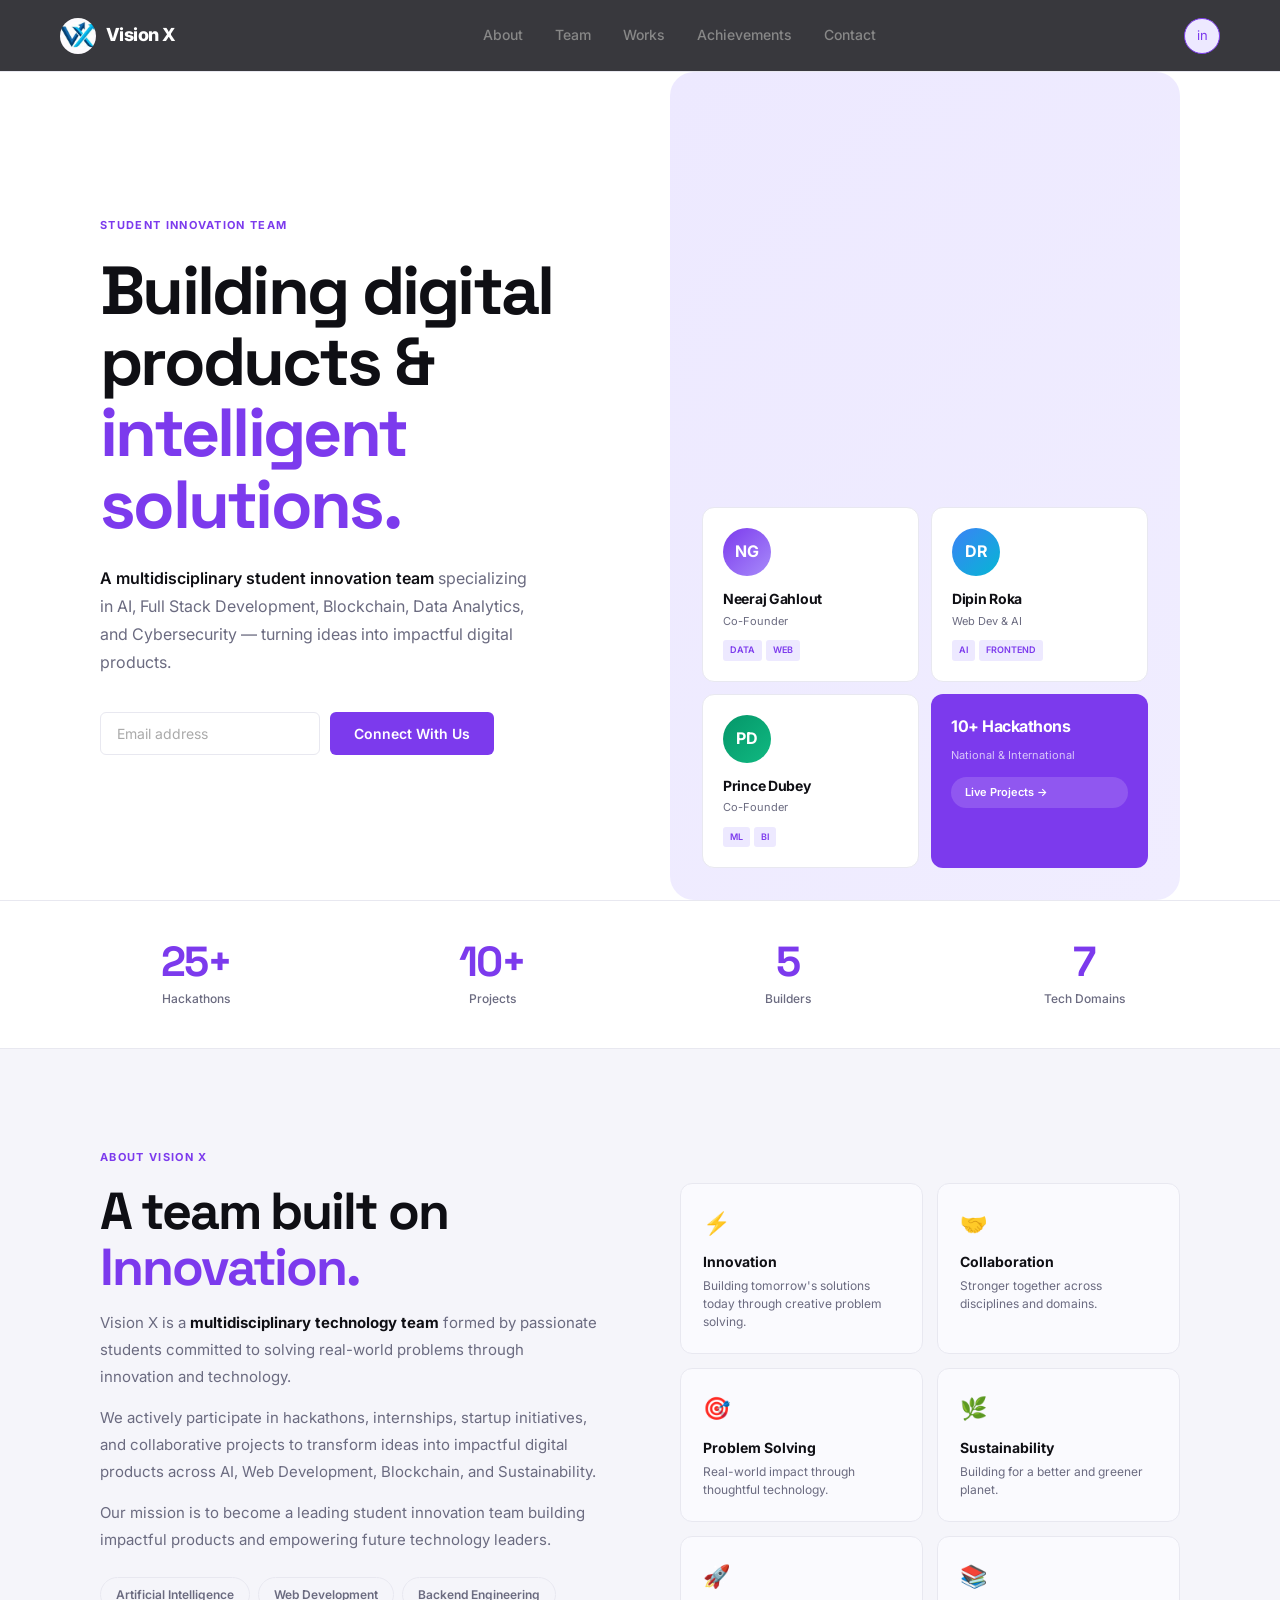
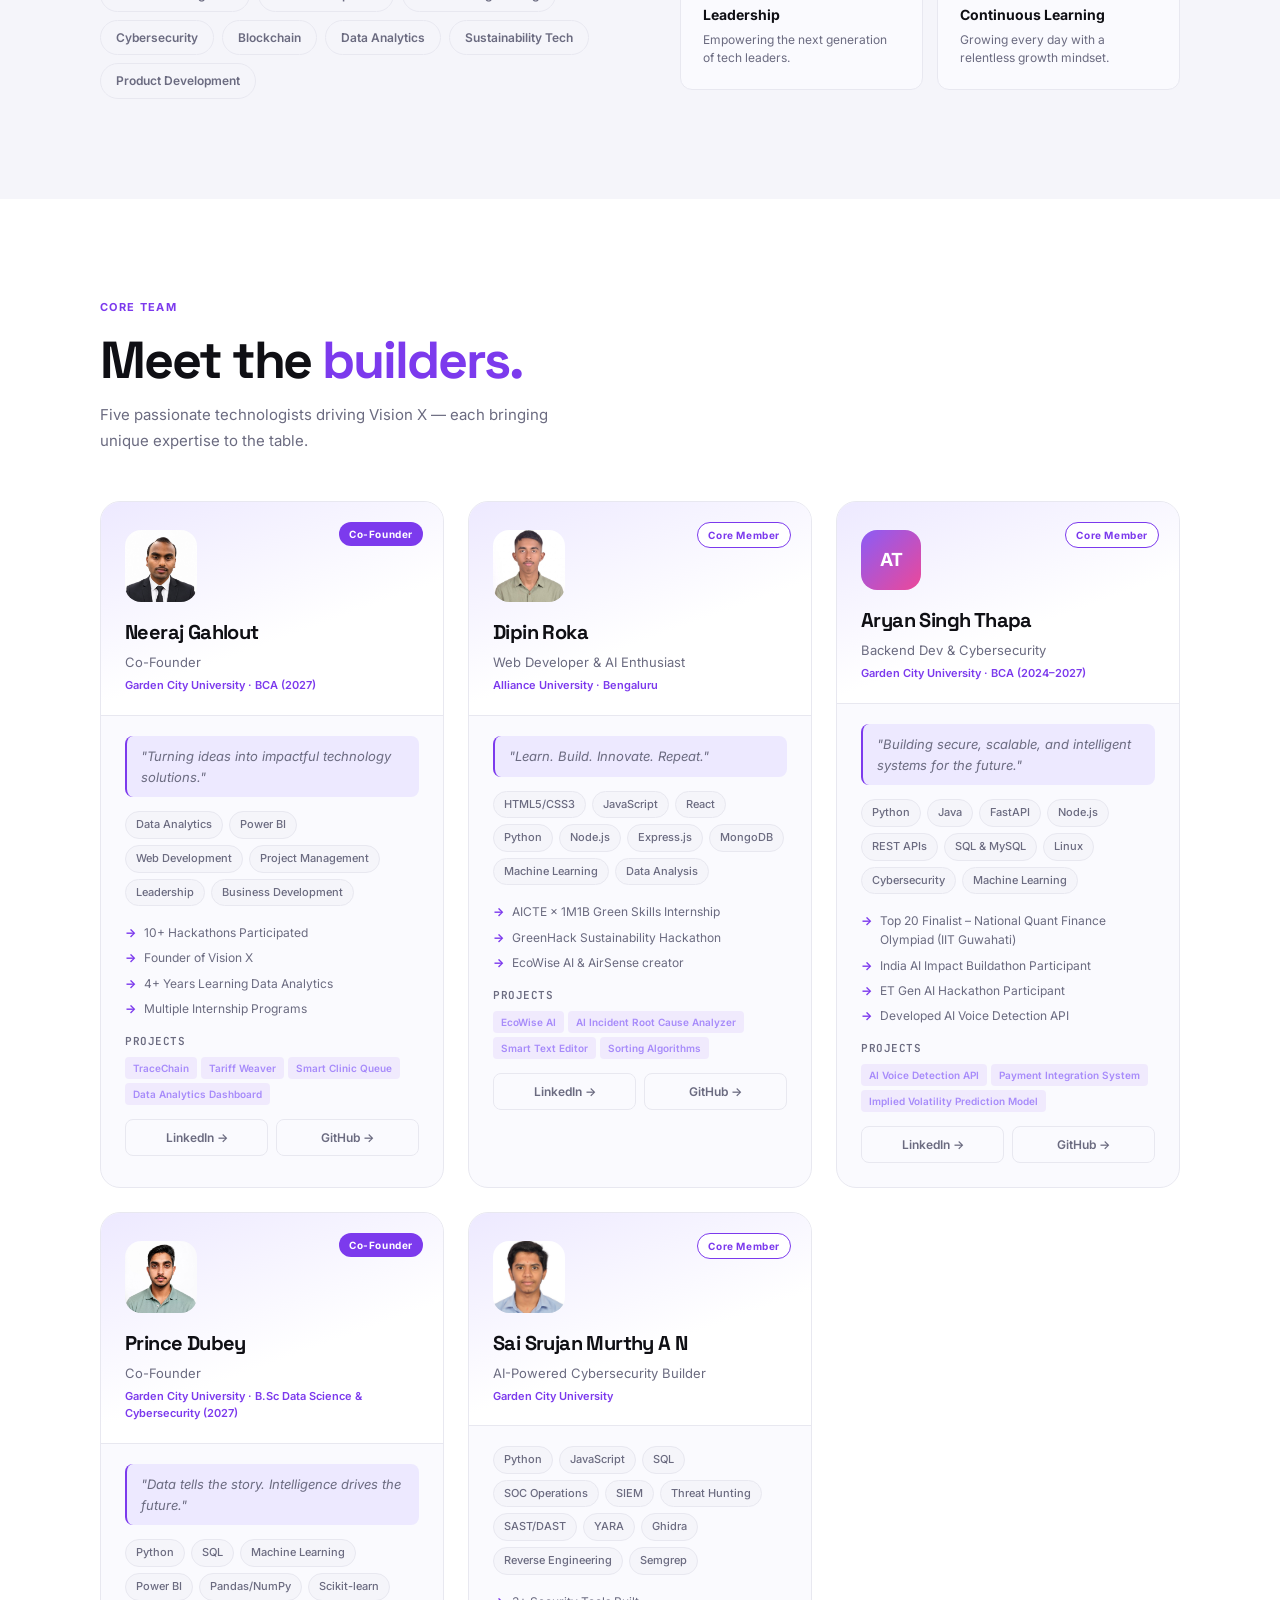
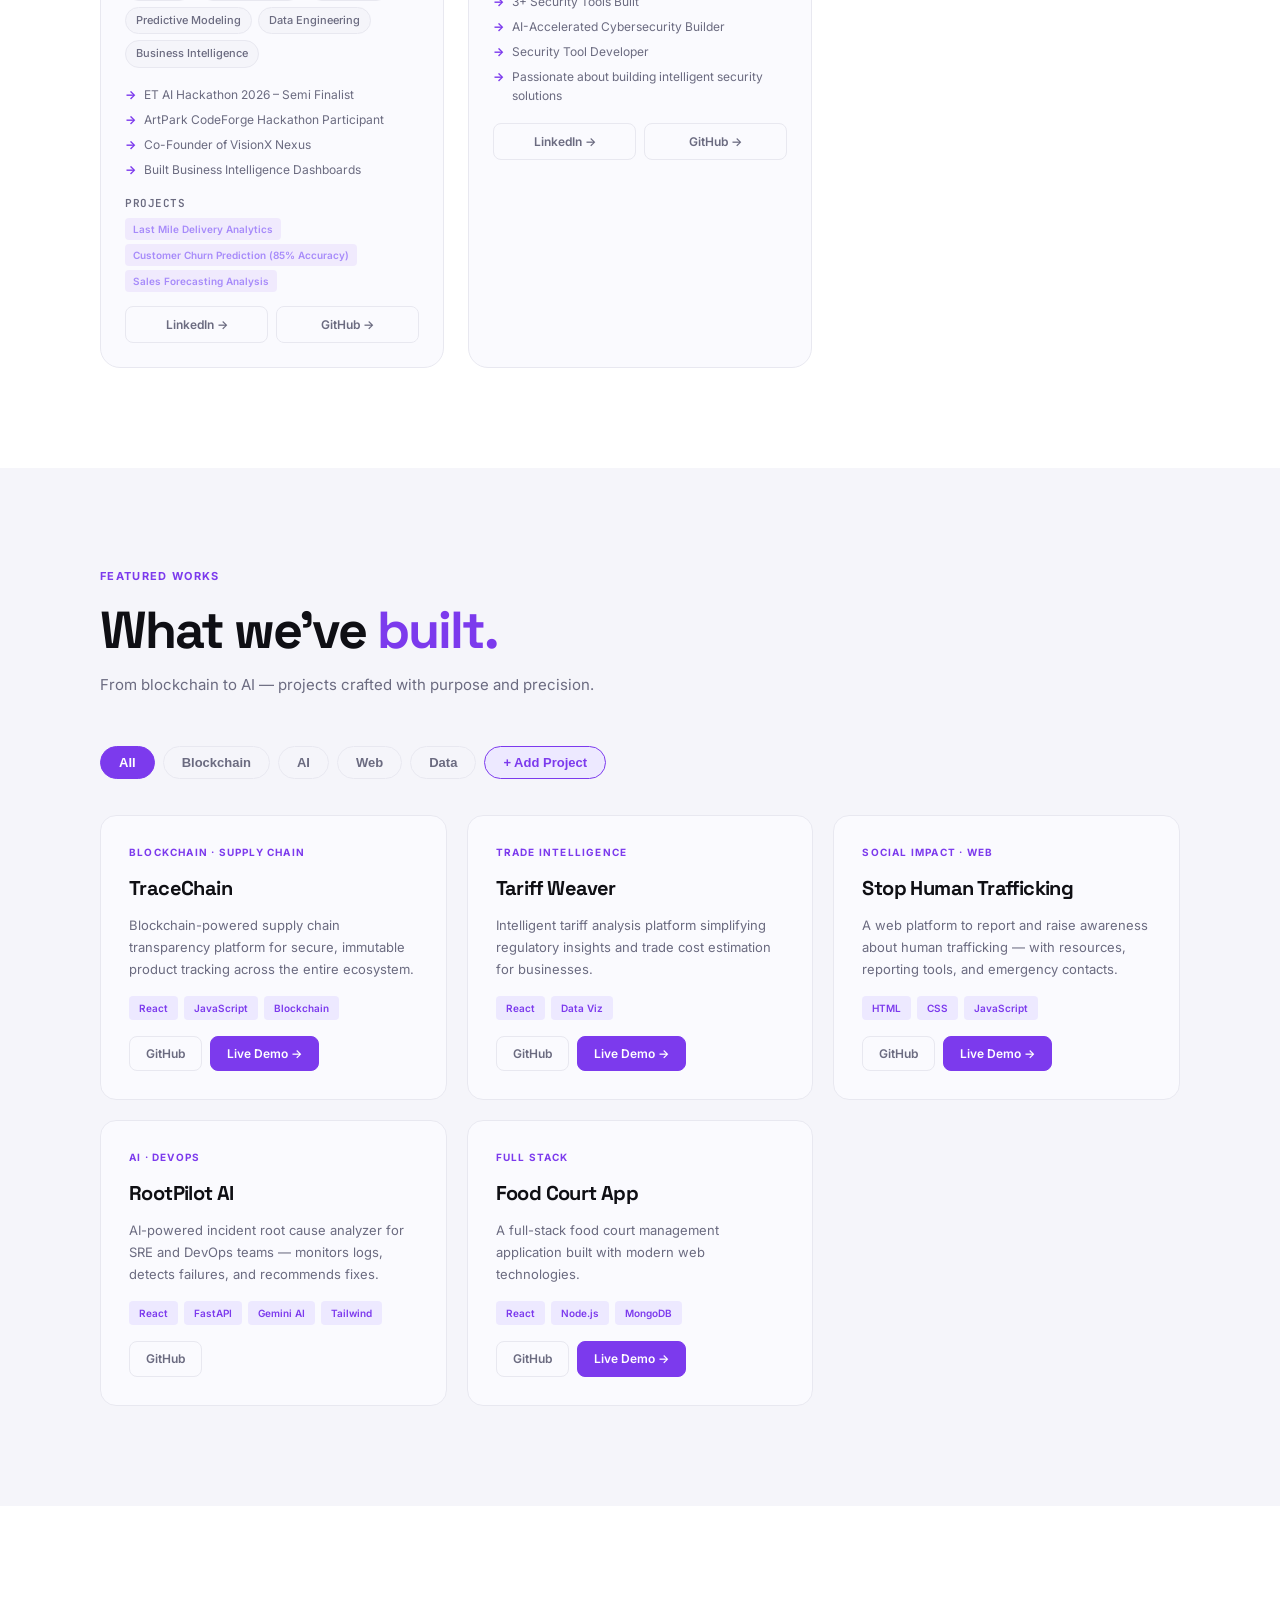
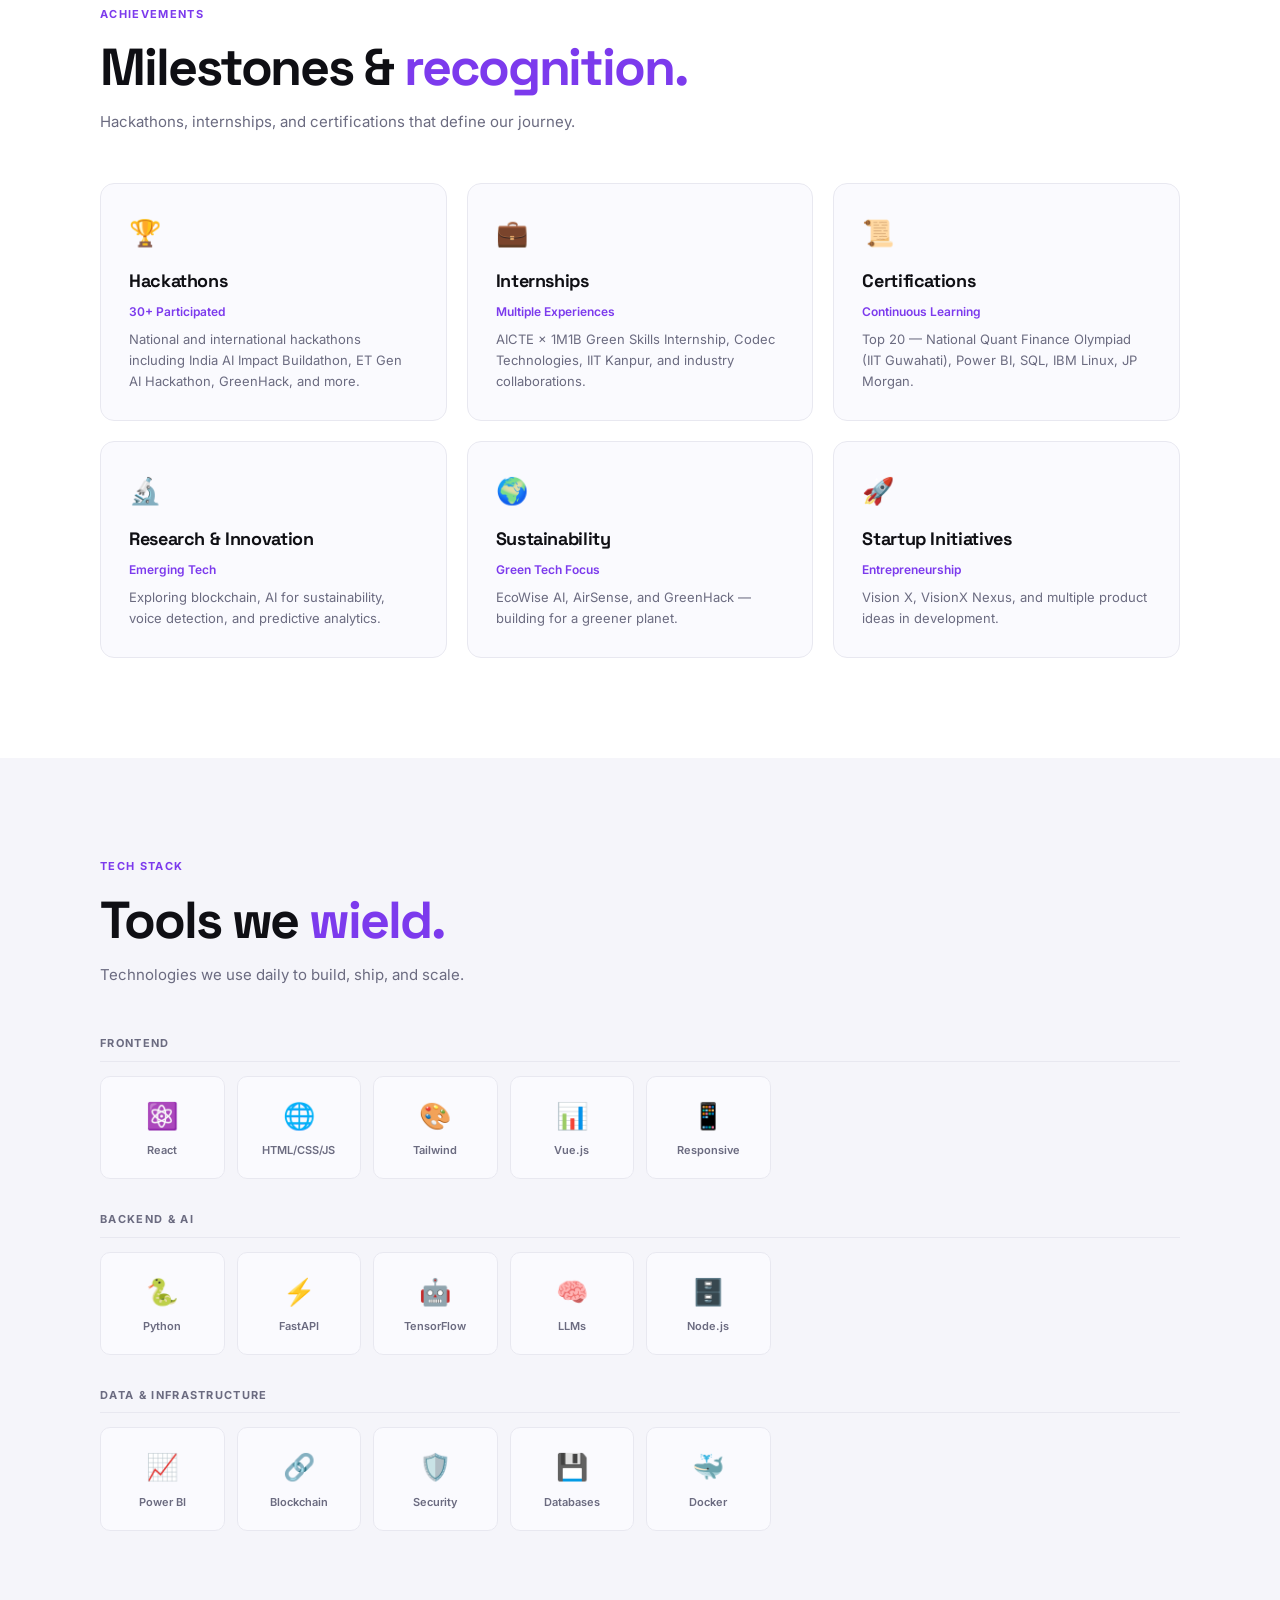
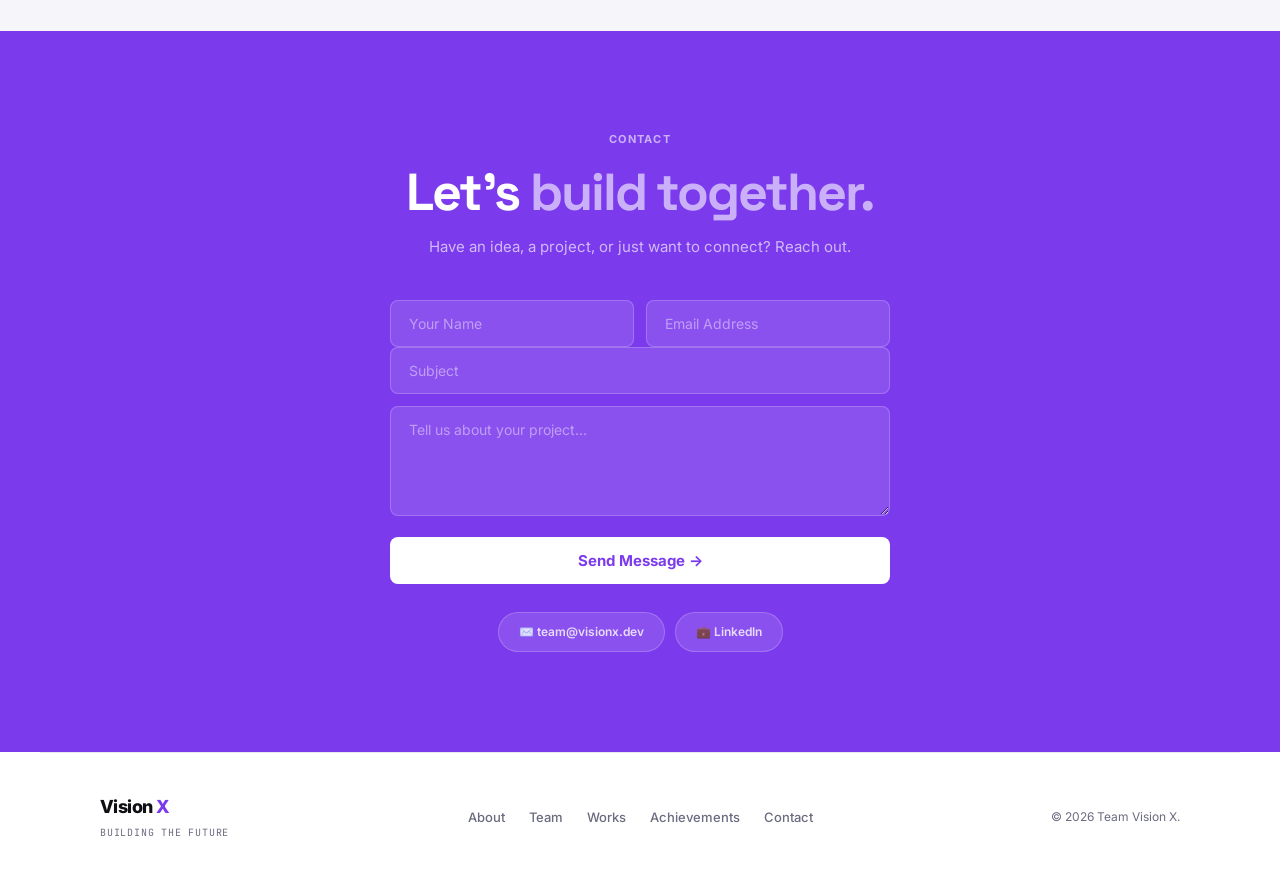
==== visionxv2/index.html @ 81dcb75e "Vision X is a multidisciplinary student innovation team building intelligent solutions across AI, We" ====
<!doctype html>
<html lang="en">
  <head>
    <meta charset="UTF-8" />
    <meta name="viewport" content="width=device-width, initial-scale=1.0" />
    <title>
      Team Vision X — Building digital products &amp; intelligent solutions.
    </title>
    <meta
      name="description"
      content="Vision X is a multidisciplinary student innovation team building intelligent solutions in AI, Web, Blockchain, and Cybersecurity."
    />
    <meta property="og:title" content="Team Vision X — Building the Future" />
    <meta
      property="og:description"
      content="A multidisciplinary student innovation team building intelligent solutions."
    />
    <link rel="preconnect" href="https://fonts.googleapis.com" />
    <link rel="preconnect" href="https://fonts.gstatic.com" crossorigin />
    <link
      href="https://fonts.googleapis.com/css2?family=Inter:wght@300;400;500;600;700;800;900&family=Space+Grotesk:wght@400;500;600;700&family=JetBrains+Mono:wght@400;500;600&display=swap"
      rel="stylesheet"
    />
    <link rel="stylesheet" href="style.css" />
  </head>
  <body>
    <div id="loader"><div class="loader-ring"></div></div>

    <div class="bg-text">
      <div class="bg-text-inner">VISION X</div>
    </div>

    <div class="mobile-nav" id="mobileNav">
      <button class="mobile-nav-close" onclick="toggleMobile()">✕</button>
      <a href="#about" onclick="toggleMobile()">About</a>
      <a href="#team" onclick="toggleMobile()">Team</a>
      <a href="#projects" onclick="toggleMobile()">Works</a>
      <a href="achievements.html" onclick="toggleMobile()">Achievements</a>
      <a href="#contact" onclick="toggleMobile()">Contact</a>
    </div>

    <nav>
      <div class="nav-logo">
        <img class="nav-logo-img" src="logo.jpg" alt="Vision X" />
        Vision X
      </div>
      <div class="nav-links">
        <a href="#about">About</a>
        <a href="#team">Team</a>
        <a href="#projects">Works</a>
        <a href="achievements.html">Achievements</a>
        <a href="#contact">Contact</a>
      </div>
      <div class="nav-socials">
        <a
          href="https://www.linkedin.com/company/visionx-nexus/"
          class="nav-social active"
          title="LinkedIn"
          target="_blank"
          >in</a
        >
      </div>
      <div class="hamburger" onclick="toggleMobile()">
        <span></span><span></span><span></span>
      </div>
    </nav>

    <!-- HERO -->
    <section id="hero">
      <div
        class="dash scatter"
        style="top: 160px; left: 55%; transform: rotate(-30deg)"
      ></div>
      <div
        class="dash scatter"
        style="top: 240px; left: 78%; transform: rotate(20deg)"
      ></div>
      <div
        class="dash scatter"
        style="top: 340px; left: 63%; transform: rotate(-15deg)"
      ></div>
      <div class="dot-el scatter" style="top: 280px; left: 72%"></div>
      <div class="dot-el scatter" style="top: 420px; left: 85%"></div>
      <div class="dot-el scatter" style="top: 180px; left: 62%"></div>

      <div class="hero-inner">
        <div class="hero-left reveal">
          <div class="section-tag" style="margin-bottom: 20px">
            Student Innovation Team
          </div>
          <h1>
            Building digital<br />products &amp;
            <span class="purple">intelligent solutions.</span>
          </h1>
          <p class="hero-desc">
            <strong>A multidisciplinary student innovation team</strong>
            specializing in AI, Full Stack Development, Blockchain, Data
            Analytics, and Cybersecurity — turning ideas into impactful digital
            products.
          </p>
          <div class="hero-connect">
            <input
              class="hero-input"
              type="email"
              placeholder="Email address"
            />
            <button
              class="btn-primary"
              onclick="
                document
                  .getElementById('contact')
                  .scrollIntoView({ behavior: 'smooth' })
              "
            >
              Connect With Us
            </button>
          </div>
        </div>
        <div class="hero-right">
          <div class="hero-img-bg"></div>
          <div class="hero-visual-grid">
            <div class="hero-card">
              <div class="hero-avatar av-purple">NG</div>
              <div class="hero-card-name">Neeraj Gahlout</div>
              <div class="hero-card-role">Co-Founder</div>
              <div class="hero-card-tags">
                <span class="htag">DATA</span><span class="htag">WEB</span>
              </div>
            </div>
            <div class="hero-card">
              <div class="hero-avatar av-blue">DR</div>
              <div class="hero-card-name">Dipin Roka</div>
              <div class="hero-card-role">Web Dev & AI</div>
              <div class="hero-card-tags">
                <span class="htag">AI</span><span class="htag">FRONTEND</span>
              </div>
            </div>
            <div class="hero-card">
              <div class="hero-avatar av-green">PD</div>
              <div class="hero-card-name">Prince Dubey</div>
              <div class="hero-card-role">Co-Founder</div>
              <div class="hero-card-tags">
                <span class="htag">ML</span><span class="htag">BI</span>
              </div>
            </div>
            <div class="hero-cta-card">
              <div class="hero-cta-card-title">10+ Hackathons</div>
              <div class="hero-cta-card-sub">National &amp; International</div>
              <span class="hero-cta-pill">Live Projects →</span>
            </div>
          </div>
        </div>
      </div>
    </section>

    <!-- STATS -->
    <div class="stats-bar">
      <div class="stat reveal">
        <div class="stat-num">25+</div>
        <div class="stat-label">Hackathons</div>
      </div>
      <div class="stat reveal">
        <div class="stat-num">10+</div>
        <div class="stat-label">Projects</div>
      </div>
      <div class="stat reveal">
        <div class="stat-num">5</div>
        <div class="stat-label">Builders</div>
      </div>
      <div class="stat reveal">
        <div class="stat-num">7</div>
        <div class="stat-label">Tech Domains</div>
      </div>
    </div>

    <!-- ABOUT -->
    <div class="about-wrap full-bg">
      <div class="inner">
        <section id="about" style="padding: 0; max-width: 100%">
          <div class="section-tag">About Vision X</div>
          <div class="about-grid">
            <div class="about-text reveal">
              <h2>
                A team built on<br /><span class="purple">Innovation.</span>
              </h2>
              <p>
                Vision X is a
                <strong>multidisciplinary technology team</strong> formed by
                passionate students committed to solving real-world problems
                through innovation and technology.
              </p>
              <p>
                We actively participate in hackathons, internships, startup
                initiatives, and collaborative projects to transform ideas into
                impactful digital products across AI, Web Development,
                Blockchain, and Sustainability.
              </p>
              <p>
                Our mission is to become a leading student innovation team
                building impactful products and empowering future technology
                leaders.
              </p>
              <div class="tag-cloud">
                <span class="atag">Artificial Intelligence</span>
                <span class="atag">Web Development</span>
                <span class="atag">Backend Engineering</span>
                <span class="atag">Cybersecurity</span>
                <span class="atag">Blockchain</span>
                <span class="atag">Data Analytics</span>
                <span class="atag">Sustainability Tech</span>
                <span class="atag">Product Development</span>
              </div>
            </div>
            <div class="values-grid reveal reveal-delay-2">
              <div class="val-card">
                <div class="val-icon">⚡</div>
                <div class="val-name">Innovation</div>
                <div class="val-desc">
                  Building tomorrow's solutions today through creative problem
                  solving.
                </div>
              </div>
              <div class="val-card">
                <div class="val-icon">🤝</div>
                <div class="val-name">Collaboration</div>
                <div class="val-desc">
                  Stronger together across disciplines and domains.
                </div>
              </div>
              <div class="val-card">
                <div class="val-icon">🎯</div>
                <div class="val-name">Problem Solving</div>
                <div class="val-desc">
                  Real-world impact through thoughtful technology.
                </div>
              </div>
              <div class="val-card">
                <div class="val-icon">🌿</div>
                <div class="val-name">Sustainability</div>
                <div class="val-desc">
                  Building for a better and greener planet.
                </div>
              </div>
              <div class="val-card">
                <div class="val-icon">🚀</div>
                <div class="val-name">Leadership</div>
                <div class="val-desc">
                  Empowering the next generation of tech leaders.
                </div>
              </div>
              <div class="val-card">
                <div class="val-icon">📚</div>
                <div class="val-name">Continuous Learning</div>
                <div class="val-desc">
                  Growing every day with a relentless growth mindset.
                </div>
              </div>
            </div>
          </div>
        </section>
      </div>
    </div>

    <!-- TEAM -->
    <div class="team-wrap full-bg">
      <div class="inner">
        <section id="team" style="padding: 0; max-width: 100%">
          <div class="section-tag">Core Team</div>
          <h2 class="reveal">Meet the <span class="purple">builders.</span></h2>
          <p class="section-sub reveal">
            Five passionate technologists driving Vision X — each bringing
            unique expertise to the table.
          </p>
          <div class="team-grid" id="teamGrid"></div>
        </section>
      </div>
    </div>

    <!-- PROJECTS -->
    <div class="projects-wrap full-bg">
      <div class="inner">
        <section id="projects" style="padding: 0; max-width: 100%">
          <div class="section-tag">Featured Works</div>
          <h2 class="reveal">What we've <span class="purple">built.</span></h2>
          <p class="section-sub reveal">
            From blockchain to AI — projects crafted with purpose and precision.
          </p>
          <div class="filter-bar reveal">
            <button class="fbtn active" onclick="filterP('all', this)">
              All
            </button>
            <button class="fbtn" onclick="filterP('blockchain', this)">
              Blockchain
            </button>
            <button class="fbtn" onclick="filterP('ai', this)">AI</button>
            <button class="fbtn" onclick="filterP('web', this)">Web</button>
            <button class="fbtn" onclick="filterP('data', this)">Data</button>
            <button class="fbtn add-btn" onclick="openProjectModal()">
              + Add Project
            </button>
          </div>
          <div class="proj-grid" id="pg"></div>
        </section>
      </div>
    </div>

    <!-- ACHIEVEMENTS -->
    <div class="hack-wrap full-bg">
      <div class="inner">
        <section id="achievements" style="padding: 0; max-width: 100%">
          <div class="section-tag">Achievements</div>
          <h2 class="reveal">
            Milestones &amp; <span class="purple">recognition.</span>
          </h2>
          <p class="section-sub reveal">
            Hackathons, internships, and certifications that define our journey.
          </p>
          <div class="ach-grid">
            <div class="ach-card reveal">
              <div class="ach-card-icon">🏆</div>
              <div class="ach-card-title">Hackathons</div>
              <div class="ach-card-sub">30+ Participated</div>
              <div class="ach-card-desc">
                National and international hackathons including India AI Impact
                Buildathon, ET Gen AI Hackathon, GreenHack, and more.
              </div>
            </div>
            <div class="ach-card reveal reveal-delay-1">
              <div class="ach-card-icon">💼</div>
              <div class="ach-card-title">Internships</div>
              <div class="ach-card-sub">Multiple Experiences</div>
              <div class="ach-card-desc">
                AICTE × 1M1B Green Skills Internship, Codec Technologies, IIT
                Kanpur, and industry collaborations.
              </div>
            </div>
            <div class="ach-card reveal reveal-delay-2">
              <div class="ach-card-icon">📜</div>
              <div class="ach-card-title">Certifications</div>
              <div class="ach-card-sub">Continuous Learning</div>
              <div class="ach-card-desc">
                Top 20 — National Quant Finance Olympiad (IIT Guwahati), Power
                BI, SQL, IBM Linux, JP Morgan.
              </div>
            </div>
            <div class="ach-card reveal">
              <div class="ach-card-icon">🔬</div>
              <div class="ach-card-title">Research & Innovation</div>
              <div class="ach-card-sub">Emerging Tech</div>
              <div class="ach-card-desc">
                Exploring blockchain, AI for sustainability, voice detection,
                and predictive analytics.
              </div>
            </div>
            <div class="ach-card reveal reveal-delay-1">
              <div class="ach-card-icon">🌍</div>
              <div class="ach-card-title">Sustainability</div>
              <div class="ach-card-sub">Green Tech Focus</div>
              <div class="ach-card-desc">
                EcoWise AI, AirSense, and GreenHack — building for a greener
                planet.
              </div>
            </div>
            <div class="ach-card reveal reveal-delay-2">
              <div class="ach-card-icon">🚀</div>
              <div class="ach-card-title">Startup Initiatives</div>
              <div class="ach-card-sub">Entrepreneurship</div>
              <div class="ach-card-desc">
                Vision X, VisionX Nexus, and multiple product ideas in
                development.
              </div>
            </div>
          </div>
        </section>
      </div>
    </div>

    <!-- TECH -->
    <div class="tech-wrap full-bg">
      <div class="inner">
        <section id="tech" style="padding: 0; max-width: 100%">
          <div class="section-tag">Tech Stack</div>
          <h2 class="reveal">Tools we <span class="purple">wield.</span></h2>
          <p class="section-sub reveal">
            Technologies we use daily to build, ship, and scale.
          </p>
          <div style="margin-bottom: 32px">
            <div class="tech-group-label">Frontend</div>
            <div class="tech-grid">
              <div class="tech-item">
                <div class="tech-icon">⚛️</div>
                <div class="tech-name">React</div>
              </div>
              <div class="tech-item">
                <div class="tech-icon">🌐</div>
                <div class="tech-name">HTML/CSS/JS</div>
              </div>
              <div class="tech-item">
                <div class="tech-icon">🎨</div>
                <div class="tech-name">Tailwind</div>
              </div>
              <div class="tech-item">
                <div class="tech-icon">📊</div>
                <div class="tech-name">Vue.js</div>
              </div>
              <div class="tech-item">
                <div class="tech-icon">📱</div>
                <div class="tech-name">Responsive</div>
              </div>
            </div>
          </div>
          <div style="margin-bottom: 32px">
            <div class="tech-group-label">Backend & AI</div>
            <div class="tech-grid">
              <div class="tech-item">
                <div class="tech-icon">🐍</div>
                <div class="tech-name">Python</div>
              </div>
              <div class="tech-item">
                <div class="tech-icon">⚡</div>
                <div class="tech-name">FastAPI</div>
              </div>
              <div class="tech-item">
                <div class="tech-icon">🤖</div>
                <div class="tech-name">TensorFlow</div>
              </div>
              <div class="tech-item">
                <div class="tech-icon">🧠</div>
                <div class="tech-name">LLMs</div>
              </div>
              <div class="tech-item">
                <div class="tech-icon">🗄️</div>
                <div class="tech-name">Node.js</div>
              </div>
            </div>
          </div>
          <div>
            <div class="tech-group-label">Data & Infrastructure</div>
            <div class="tech-grid">
              <div class="tech-item">
                <div class="tech-icon">📈</div>
                <div class="tech-name">Power BI</div>
              </div>
              <div class="tech-item">
                <div class="tech-icon">🔗</div>
                <div class="tech-name">Blockchain</div>
              </div>
              <div class="tech-item">
                <div class="tech-icon">🛡️</div>
                <div class="tech-name">Security</div>
              </div>
              <div class="tech-item">
                <div class="tech-icon">💾</div>
                <div class="tech-name">Databases</div>
              </div>
              <div class="tech-item">
                <div class="tech-icon">🐳</div>
                <div class="tech-name">Docker</div>
              </div>
            </div>
          </div>
        </section>
      </div>
    </div>

    <!-- CONTACT -->
    <div class="contact-wrap full-bg" id="contact">
      <div class="contact-inner">
        <div class="section-tag" style="color: rgba(255, 255, 255, 0.6)">
          Contact
        </div>
        <h2>Let's <span class="purple">build together.</span></h2>
        <p class="section-sub">
          Have an idea, a project, or just want to connect? Reach out.
        </p>
        <form
          class="cform"
          onsubmit="
            event.preventDefault();
            this.reset();
            alert('Thanks for reaching out! We\'ll get back to you soon.');
          "
        >
          <div class="form-row">
            <input type="text" placeholder="Your Name" required />
            <input type="email" placeholder="Email Address" required />
          </div>
          <input
            type="text"
            placeholder="Subject"
            style="
              width: 100%;
              padding: 14px 18px;
              background: rgba(255, 255, 255, 0.12);
              border: 1.5px solid rgba(255, 255, 255, 0.2);
              border-radius: 8px;
              color: #fff;
              font-family: &quot;Inter&quot;, sans-serif;
              font-size: 14px;
              outline: none;
              margin-bottom: 12px;
            "
            required
          />
          <textarea
            placeholder="Tell us about your project..."
            required
          ></textarea>
          <button type="submit" class="submit-btn">Send Message →</button>
        </form>
        <div class="contact-socials">
          <a href="mailto:team@visionx.dev" class="csoc">✉️ team@visionx.dev</a>
          <a
            href="https://www.linkedin.com/company/visionx-nexus/"
            class="csoc"
            target="_blank"
            >💼 LinkedIn</a
          >
        </div>
      </div>
    </div>

    <!-- MODAL -->
    <div
      class="modal-overlay"
      id="projectModal"
      onclick="if (event.target === this) closeProjectModal();"
    >
      <div class="modal">
        <button class="modal-close" onclick="closeProjectModal()">✕</button>
        <div class="modal-title">Add New Project</div>
        <form class="modal-form" id="projectForm" onsubmit="addProject(event)">
          <div class="form-row">
            <input type="text" placeholder="Project Name" id="pName" required />
            <input
              type="text"
              placeholder="Category (e.g. AI · Web)"
              id="pCat"
              required
            />
          </div>
          <textarea
            placeholder="Project description..."
            id="pDesc"
            rows="3"
            required
          ></textarea>
          <div class="form-row">
            <input
              type="text"
              placeholder="Tags (comma separated)"
              id="pTags"
            />
            <input
              type="text"
              placeholder="Filter (ai / web / blockchain / data)"
              id="pFilter"
              required
            />
          </div>
          <div class="form-row">
            <input type="url" placeholder="GitHub URL (optional)" id="pGit" />
            <input type="url" placeholder="Demo URL (optional)" id="pDemo" />
          </div>
          <button type="submit" class="submit-btn" style="color: var(--purple)">
            Add Project →
          </button>
        </form>
      </div>
    </div>

    <footer>
      <div>
        <div class="footer-logo">Vision <span class="purple">X</span></div>
        <div class="footer-motto">BUILDING THE FUTURE</div>
      </div>
      <div class="footer-links">
        <a href="#about">About</a>
        <a href="#team">Team</a>
        <a href="#projects">Works</a>
        <a href="achievements.html">Achievements</a>
        <a href="#contact">Contact</a>
      </div>
      <div class="footer-copy">© 2026 Team Vision X.</div>
    </footer>

    <script src="script.js"></script>
  </body>
</html>
---- visionxv2/style.css ----
/* ===== RESET & BASE ===== */
*,
*::before,
*::after {
  margin: 0;
  padding: 0;
  box-sizing: border-box;
}
html {
  scroll-behavior: smooth;
}
body {
  font-family: "Inter", sans-serif;
  background: #ffffff;
  color: #0f0f14;
  overflow-x: hidden;
  line-height: 1.6;
  position: relative;
}

/* ===== BG TYPOGRAPHY ===== */
.bg-text {
  position: fixed;
  inset: 0;
  z-index: 0;
  pointer-events: none;
  overflow: hidden;
  display: flex;
  align-items: center;
  justify-content: center;
}
.bg-text-inner {
  font-family: var(--font-display);
  font-size: clamp(120px, 20vw, 280px);
  font-weight: 800;
  color: var(--purple);
  opacity: 0.03;
  letter-spacing: -0.06em;
  line-height: 1;
  user-select: none;
  animation: bgTextFloat 20s ease-in-out infinite;
  white-space: nowrap;
}
@keyframes bgTextFloat {
  0%,
  100% {
    transform: translateY(0) scale(1);
  }
  50% {
    transform: translateY(-20px) scale(1.02);
  }
}
.bg-orb {
  position: absolute;
  border-radius: 50%;
  filter: blur(80px);
  opacity: 0.35;
  will-change: transform;
}
.bg-orb:nth-child(1) {
  width: 500px;
  height: 500px;
  background: radial-gradient(circle, #7c3aed, #a78bfa);
  top: -10%;
  left: -5%;
  animation: floatOrb1 18s ease-in-out infinite;
}
.bg-orb:nth-child(2) {
  width: 400px;
  height: 400px;
  background: radial-gradient(circle, #3b82f6, #60a5fa);
  top: 50%;
  right: -8%;
  animation: floatOrb2 22s ease-in-out infinite;
}
.bg-orb:nth-child(3) {
  width: 350px;
  height: 350px;
  background: radial-gradient(circle, #ec4899, #f472b6);
  bottom: 10%;
  left: 10%;
  animation: floatOrb3 20s ease-in-out infinite;
}
.bg-orb:nth-child(4) {
  width: 300px;
  height: 300px;
  background: radial-gradient(circle, #8b5cf6, #c084fc);
  top: 30%;
  left: 40%;
  animation: floatOrb4 25s ease-in-out infinite;
}
.bg-orb:nth-child(5) {
  width: 200px;
  height: 200px;
  background: radial-gradient(circle, #06b6d4, #22d3ee);
  bottom: 30%;
  right: 15%;
  animation: floatOrb5 16s ease-in-out infinite;
}

@keyframes floatOrb1 {
  0%,
  100% {
    transform: translate(0, 0) scale(1);
  }
  33% {
    transform: translate(60px, 80px) scale(1.1);
  }
  66% {
    transform: translate(-30px, 40px) scale(0.9);
  }
}
@keyframes floatOrb2 {
  0%,
  100% {
    transform: translate(0, 0) scale(1);
  }
  33% {
    transform: translate(-50px, -60px) scale(1.15);
  }
  66% {
    transform: translate(40px, 30px) scale(0.85);
  }
}
@keyframes floatOrb3 {
  0%,
  100% {
    transform: translate(0, 0) scale(1);
  }
  33% {
    transform: translate(40px, -80px) scale(1.05);
  }
  66% {
    transform: translate(-60px, 20px) scale(0.95);
  }
}
@keyframes floatOrb4 {
  0%,
  100% {
    transform: translate(0, 0) scale(1);
  }
  50% {
    transform: translate(30px, -40px) scale(1.1);
  }
}
@keyframes floatOrb5 {
  0%,
  100% {
    transform: translate(0, 0) scale(1);
  }
  50% {
    transform: translate(-40px, 50px) scale(1.2);
  }
}
a {
  color: inherit;
  text-decoration: none;
}
img {
  max-width: 100%;
  display: block;
}
::selection {
  background: #7c3aed;
  color: #fff;
}

:root {
  --white: #ffffff;
  --bg: #f5f5fa;
  --text: #0f0f14;
  --muted: #6b6b80;
  --purple: #7c3aed;
  --purple-light: #ede9ff;
  --purple-mid: #a78bfa;
  --border: #e8e8f0;
  --card-bg: #fafafe;
  --font-display: "Space Grotesk", sans-serif;
  --font-mono: "JetBrains Mono", monospace;
}

/* ===== LOADER ===== */
#loader {
  position: fixed;
  inset: 0;
  z-index: 9999;
  background: var(--white);
  display: flex;
  align-items: center;
  justify-content: center;
  transition: opacity 0.4s ease;
}
#loader.hide {
  opacity: 0;
  pointer-events: none;
}
.loader-ring {
  width: 36px;
  height: 36px;
  border: 3px solid var(--border);
  border-top-color: var(--purple);
  border-radius: 50%;
  animation: spin 0.7s linear infinite;
}
@keyframes spin {
  to {
    transform: rotate(360deg);
  }
}

/* ===== NAV ===== */
nav {
  position: fixed;
  top: 0;
  left: 0;
  right: 0;
  z-index: 100;
  height: 72px;
  padding: 0 60px;
  display: flex;
  align-items: center;
  justify-content: space-between;
  background: #000;
  backdrop-filter: blur(14px);
  border-bottom: 1px solid #222;
}
.nav-logo {
  display: flex;
  align-items: center;
  gap: 10px;
  font-weight: 800;
  font-size: 18px;
  letter-spacing: -0.03em;
  color: #fff;
}
.nav-logo-img {
  width: 36px;
  height: 36px;
  border-radius: 50%;
  object-fit: cover;
}
.nav-links {
  display: flex;
  gap: 32px;
  font-size: 14px;
  color: #888;
  font-weight: 500;
}
.nav-links a {
  transition: color 0.2s;
}
.nav-links a:hover {
  color: #fff;
}
.nav-socials {
  display: flex;
  gap: 8px;
}
.nav-social {
  width: 36px;
  height: 36px;
  border-radius: 50%;
  background: var(--white);
  border: 1px solid var(--border);
  display: flex;
  align-items: center;
  justify-content: center;
  font-size: 13px;
  color: var(--muted);
  transition: all 0.2s;
}
.nav-social:hover {
  background: var(--purple-light);
  border-color: var(--purple);
  color: var(--purple);
}
.nav-social.active {
  background: var(--purple-light);
  border-color: var(--purple);
  color: var(--purple);
}
.hamburger {
  display: none;
  flex-direction: column;
  gap: 5px;
  cursor: pointer;
}
.hamburger span {
  width: 22px;
  height: 2px;
  background: #fff;
  border-radius: 2px;
}

/* Mobile Nav */
.mobile-nav {
  position: fixed;
  top: 0;
  left: 0;
  right: 0;
  bottom: 0;
  background: rgba(255, 255, 255, 0.98);
  z-index: 99;
  display: none;
  flex-direction: column;
  align-items: center;
  justify-content: center;
  gap: 28px;
}
.mobile-nav.open {
  display: flex;
}
.mobile-nav a {
  font-size: 22px;
  font-weight: 600;
  color: var(--text);
}
.mobile-nav a:hover {
  color: var(--purple);
}
.mobile-nav-close {
  position: absolute;
  top: 24px;
  right: 24px;
  font-size: 26px;
  cursor: pointer;
  background: none;
  border: none;
  color: var(--text);
}

/* ===== SECTIONS COMMON ===== */
section {
  padding: 120px 60px;
  max-width: 1200px;
  margin: 0 auto;
  position: relative;
  z-index: 1;
}
.section-tag {
  font-size: 11px;
  font-weight: 700;
  letter-spacing: 0.12em;
  color: var(--purple);
  text-transform: uppercase;
  margin-bottom: 16px;
}
h2 {
  font-family: var(--font-display);
  font-size: clamp(34px, 4.5vw, 52px);
  font-weight: 700;
  letter-spacing: -0.04em;
  line-height: 1.08;
  margin-bottom: 14px;
}
h2 .purple {
  color: var(--purple);
}
.section-sub {
  font-size: 15px;
  color: var(--muted);
  max-width: 500px;
  line-height: 1.7;
  margin-bottom: 48px;
}

.reveal {
  opacity: 0;
  transform: translateY(20px);
  transition:
    opacity 0.6s ease,
    transform 0.6s ease;
}
.reveal.visible {
  opacity: 1;
  transform: none;
}
.reveal-delay-1 {
  transition-delay: 0.1s;
}
.reveal-delay-2 {
  transition-delay: 0.2s;
}
.reveal-delay-3 {
  transition-delay: 0.3s;
}

/* ===== DECORATIVE ===== */
.scatter {
  position: absolute;
  pointer-events: none;
}
.dash {
  position: absolute;
  width: 20px;
  height: 3px;
  background: var(--purple);
  border-radius: 2px;
  opacity: 0.3;
}
.dot-el {
  position: absolute;
  width: 7px;
  height: 7px;
  border-radius: 50%;
  background: var(--muted);
  opacity: 0.15;
}

/* ===== HERO ===== */
#hero {
  min-height: 100vh;
  padding: 72px 0 0;
  display: flex;
  align-items: stretch;
  max-width: 100%;
  background: var(--white);
  position: relative;
  overflow: hidden;
}
.hero-inner {
  display: grid;
  grid-template-columns: 1fr 1fr;
  width: 100%;
  max-width: 1200px;
  margin: 0 auto;
  padding: 0 60px;
  align-items: center;
  gap: 60px;
  position: relative;
  z-index: 2;
}
.hero-left {
  padding: 60px 0;
}
h1 {
  font-family: var(--font-display);
  font-size: clamp(44px, 5.5vw, 68px);
  font-weight: 700;
  letter-spacing: -0.04em;
  line-height: 1.05;
  margin-bottom: 24px;
  color: var(--text);
}
h1 .purple {
  color: var(--purple);
}
.hero-desc {
  font-size: 16px;
  color: var(--muted);
  line-height: 1.75;
  margin-bottom: 36px;
  max-width: 440px;
}
.hero-desc strong {
  color: var(--text);
  font-weight: 600;
}
.hero-connect {
  display: flex;
  gap: 10px;
  align-items: center;
}
.hero-input {
  flex: 1;
  max-width: 220px;
  padding: 12px 16px;
  border: 1.5px solid var(--border);
  border-radius: 6px;
  font-family: "Inter", sans-serif;
  font-size: 14px;
  background: var(--white);
  outline: none;
  transition: border-color 0.2s;
}
.hero-input:focus {
  border-color: var(--purple);
}
.hero-input::placeholder {
  color: #aaa;
}
.btn-primary {
  padding: 13px 24px;
  background: var(--purple);
  color: #fff;
  border: none;
  border-radius: 6px;
  font-family: "Inter", sans-serif;
  font-size: 14px;
  font-weight: 600;
  cursor: pointer;
  transition: opacity 0.2s;
  white-space: nowrap;
}
.btn-primary:hover {
  opacity: 0.85;
}

.hero-right {
  position: relative;
  height: 100%;
  min-height: 500px;
  display: flex;
  align-items: flex-end;
  justify-content: center;
}
.hero-img-bg {
  position: absolute;
  inset: 0;
  background: linear-gradient(135deg, var(--purple-light) 0%, #f0edff 100%);
  border-radius: 24px;
}
.hero-visual-grid {
  position: relative;
  z-index: 2;
  display: grid;
  grid-template-columns: 1fr 1fr;
  gap: 12px;
  padding: 32px;
  width: 100%;
}
.hero-card {
  background: var(--white);
  border-radius: 12px;
  padding: 20px;
  border: 1px solid var(--border);
  transition: transform 0.2s;
}
.hero-card:hover {
  transform: translateY(-3px);
}
.hero-avatar {
  width: 48px;
  height: 48px;
  border-radius: 50%;
  display: flex;
  align-items: center;
  justify-content: center;
  font-weight: 700;
  font-size: 16px;
  color: #fff;
  margin-bottom: 12px;
}
.av-purple {
  background: linear-gradient(135deg, #7c3aed, #a78bfa);
}
.av-blue {
  background: linear-gradient(135deg, #3b82f6, #06b6d4);
}
.av-green {
  background: linear-gradient(135deg, #059669, #10b981);
}
.av-orange {
  background: linear-gradient(135deg, #d97706, #f59e0b);
}
.hero-card-name {
  font-weight: 700;
  font-size: 14px;
  letter-spacing: -0.02em;
  margin-bottom: 2px;
}
.hero-card-role {
  font-size: 11px;
  color: var(--muted);
}
.hero-card-tags {
  display: flex;
  flex-wrap: wrap;
  gap: 4px;
  margin-top: 10px;
}
.htag {
  font-size: 9px;
  padding: 3px 7px;
  background: var(--purple-light);
  color: var(--purple);
  border-radius: 3px;
  font-weight: 600;
}
.hero-cta-card {
  background: var(--purple);
  border-radius: 12px;
  padding: 20px;
  color: #fff;
  display: flex;
  flex-direction: column;
  gap: 8px;
}
.hero-cta-card-title {
  font-weight: 700;
  font-size: 16px;
  letter-spacing: -0.03em;
}
.hero-cta-card-sub {
  font-size: 11px;
  opacity: 0.7;
}
.hero-cta-pill {
  margin-top: 4px;
  padding: 7px 14px;
  background: rgba(255, 255, 255, 0.15);
  border-radius: 20px;
  font-size: 11px;
  font-weight: 600;
  display: inline-block;
}

/* ===== STATS ===== */
.stats-bar {
  background: var(--white);
  border-top: 1px solid var(--border);
  border-bottom: 1px solid var(--border);
  padding: 40px 60px;
  display: grid;
  grid-template-columns: repeat(4, 1fr);
  gap: 24px;
  max-width: 100%;
}
.stat {
  text-align: center;
}
.stat-num {
  font-family: var(--font-display);
  font-size: 42px;
  font-weight: 700;
  letter-spacing: -0.04em;
  color: var(--purple);
  line-height: 1;
}
.stat-label {
  font-size: 12px;
  color: var(--muted);
  margin-top: 6px;
  font-weight: 500;
}

/* ===== ABOUT ===== */
#about {
  padding-top: 100px;
}
.about-wrap {
  background: var(--bg);
}
.full-bg {
  max-width: 100%;
  padding-left: 0;
  padding-right: 0;
}
.full-bg > .inner {
  max-width: 1200px;
  margin: 0 auto;
  padding: 100px 60px;
}
.about-grid {
  display: grid;
  grid-template-columns: 1fr 1fr;
  gap: 80px;
  align-items: start;
}
.about-text p {
  font-size: 15px;
  color: var(--muted);
  line-height: 1.8;
  margin-bottom: 14px;
}
.about-text p strong {
  color: var(--text);
}
.tag-cloud {
  display: flex;
  flex-wrap: wrap;
  gap: 8px;
  margin-top: 24px;
}
.atag {
  padding: 7px 15px;
  border: 1.5px solid var(--border);
  border-radius: 50px;
  font-size: 12px;
  font-weight: 600;
  color: var(--muted);
  transition: all 0.2s;
}
.atag:hover {
  border-color: var(--purple);
  color: var(--purple);
  background: var(--purple-light);
}
.values-grid {
  display: grid;
  grid-template-columns: 1fr 1fr;
  gap: 14px;
}
.val-card {
  padding: 22px;
  background: var(--card-bg);
  border: 1.5px solid var(--border);
  border-radius: 12px;
  transition: all 0.2s;
}
.val-card:hover {
  border-color: var(--purple);
  background: var(--purple-light);
}
.val-icon {
  font-size: 22px;
  margin-bottom: 10px;
}
.val-name {
  font-size: 14px;
  font-weight: 700;
  margin-bottom: 4px;
}
.val-desc {
  font-size: 12px;
  color: var(--muted);
  line-height: 1.5;
}

/* ===== TEAM ===== */
.team-wrap {
  background: var(--white);
}
.team-grid {
  display: grid;
  grid-template-columns: repeat(3, 1fr);
  gap: 24px;
}
.team-card {
  background: var(--card-bg);
  border: 1.5px solid var(--border);
  border-radius: 20px;
  overflow: hidden;
  transition: all 0.3s;
}
.team-card:hover {
  border-color: var(--purple);
  transform: translateY(-4px);
  box-shadow: 0 12px 40px rgba(124, 58, 237, 0.1);
}
.tc-head {
  padding: 28px 24px 20px;
  background: linear-gradient(160deg, var(--purple-light) 0%, var(--white) 60%);
  position: relative;
}
.tc-avatar-img {
  width: 72px;
  height: 72px;
  border-radius: 16px;
  object-fit: cover;
  object-position: center 20%;
  margin-bottom: 14px;
}
.tc-avatar {
  width: 60px;
  height: 60px;
  border-radius: 16px;
  display: flex;
  align-items: center;
  justify-content: center;
  font-weight: 700;
  font-size: 18px;
  color: #fff;
  margin-bottom: 14px;
}
.tc-avatar.purple {
  background: linear-gradient(135deg, #7c3aed, #a78bfa);
}
.tc-avatar.blue {
  background: linear-gradient(135deg, #3b82f6, #06b6d4);
}
.tc-avatar.pink {
  background: linear-gradient(135deg, #8b5cf6, #ec4899);
}
.tc-avatar.green {
  background: linear-gradient(135deg, #059669, #10b981);
}
.tc-avatar.orange {
  background: linear-gradient(135deg, #d97706, #f59e0b);
}
.tc-badge {
  position: absolute;
  top: 20px;
  right: 20px;
  font-size: 10px;
  font-weight: 700;
  letter-spacing: 0.06em;
  padding: 4px 10px;
  border-radius: 20px;
}
.badge-lead {
  background: var(--purple);
  color: #fff;
}
.badge-core {
  background: var(--white);
  color: var(--purple);
  border: 1.5px solid var(--purple);
}
.tc-name {
  font-family: var(--font-display);
  font-size: 20px;
  font-weight: 700;
  letter-spacing: -0.03em;
  margin-bottom: 4px;
}
.tc-role {
  font-size: 13px;
  color: var(--muted);
  margin-bottom: 4px;
}
.tc-uni {
  font-size: 11px;
  font-weight: 600;
  color: var(--purple);
}
.tc-body {
  padding: 20px 24px 24px;
  border-top: 1px solid var(--border);
}
.skill-wrap {
  display: flex;
  flex-wrap: wrap;
  gap: 6px;
  margin-bottom: 14px;
}
.st {
  font-size: 11px;
  padding: 4px 10px;
  background: var(--bg);
  border: 1px solid var(--border);
  border-radius: 50px;
  color: var(--muted);
  font-weight: 500;
}
.tc-ach {
  font-size: 12px;
  color: var(--muted);
  padding: 3px 0;
  display: flex;
  gap: 8px;
}
.tc-ach-arrow {
  color: var(--purple);
  font-weight: 700;
}
.tc-links {
  display: flex;
  gap: 8px;
  margin-top: 14px;
}
.tc-link {
  flex: 1;
  text-align: center;
  padding: 8px 0;
  border: 1.5px solid var(--border);
  border-radius: 8px;
  font-size: 12px;
  font-weight: 600;
  color: var(--muted);
  transition: all 0.2s;
}
.tc-link:hover {
  border-color: var(--purple);
  color: var(--purple);
  background: var(--purple-light);
}
.tc-quote {
  font-size: 13px;
  color: var(--muted);
  font-style: italic;
  margin-bottom: 14px;
  padding: 10px 14px;
  background: var(--purple-light);
  border-radius: 8px;
  border-left: 2px solid var(--purple);
}

/* ===== PROJECTS ===== */
.projects-wrap {
  background: var(--bg);
}
.filter-bar {
  display: flex;
  gap: 8px;
  margin-bottom: 36px;
  flex-wrap: wrap;
}
.fbtn {
  padding: 8px 18px;
  border: 1.5px solid var(--border);
  border-radius: 50px;
  font-size: 13px;
  font-weight: 600;
  color: var(--muted);
  cursor: pointer;
  transition: all 0.2s;
  background: transparent;
}
.fbtn.active,
.fbtn:hover {
  background: var(--purple);
  border-color: var(--purple);
  color: #fff;
}
.add-btn {
  background: var(--purple-light) !important;
  border-color: var(--purple) !important;
  color: var(--purple) !important;
}
.add-btn:hover {
  background: var(--purple) !important;
  color: #fff !important;
}
.proj-grid {
  display: grid;
  grid-template-columns: repeat(auto-fill, minmax(340px, 1fr));
  gap: 20px;
}
.proj-card {
  background: var(--card-bg);
  border: 1.5px solid var(--border);
  border-radius: 16px;
  padding: 28px;
  transition: all 0.3s;
  position: relative;
  overflow: hidden;
}
.proj-card::before {
  content: "";
  position: absolute;
  top: 0;
  left: 0;
  right: 0;
  height: 3px;
  background: linear-gradient(90deg, var(--purple), var(--purple-mid));
  opacity: 0;
  transition: opacity 0.3s;
}
.proj-card:hover {
  border-color: rgba(124, 58, 237, 0.3);
  transform: translateY(-3px);
  box-shadow: 0 8px 30px rgba(124, 58, 237, 0.08);
}
.proj-card:hover::before {
  opacity: 1;
}
.proj-cat {
  font-size: 10px;
  font-weight: 700;
  letter-spacing: 0.12em;
  color: var(--purple);
  margin-bottom: 12px;
  text-transform: uppercase;
}
.proj-name {
  font-family: var(--font-display);
  font-size: 20px;
  font-weight: 700;
  letter-spacing: -0.03em;
  margin-bottom: 10px;
}
.proj-desc {
  font-size: 13px;
  color: var(--muted);
  line-height: 1.7;
  margin-bottom: 16px;
}
.proj-tags {
  display: flex;
  flex-wrap: wrap;
  gap: 6px;
  margin-bottom: 16px;
}
.pt {
  font-size: 10px;
  padding: 4px 10px;
  background: var(--purple-light);
  color: var(--purple);
  border-radius: 4px;
  font-weight: 600;
}
.proj-links {
  display: flex;
  gap: 8px;
}
.pl {
  font-size: 12px;
  padding: 7px 16px;
  border: 1.5px solid var(--border);
  border-radius: 8px;
  color: var(--muted);
  font-weight: 600;
  transition: all 0.2s;
}
.pl:hover {
  border-color: var(--purple);
  color: var(--purple);
}
.pl.demo {
  background: var(--purple);
  border-color: var(--purple);
  color: #fff;
}
.pl.demo:hover {
  opacity: 0.85;
}

/* ===== ACHIEVEMENTS ===== */
.hack-wrap {
  background: var(--white);
}
.ach-grid {
  display: grid;
  grid-template-columns: repeat(3, 1fr);
  gap: 20px;
}
.ach-card {
  padding: 28px;
  background: var(--card-bg);
  border: 1.5px solid var(--border);
  border-radius: 14px;
  transition: all 0.3s;
}
.ach-card:hover {
  border-color: var(--purple);
  transform: translateY(-3px);
}
.ach-card-icon {
  font-size: 26px;
  margin-bottom: 14px;
}
.ach-card-title {
  font-family: var(--font-display);
  font-size: 18px;
  font-weight: 700;
  margin-bottom: 6px;
  letter-spacing: -0.02em;
}
.ach-card-sub {
  font-size: 12px;
  color: var(--purple);
  font-weight: 600;
  margin-bottom: 8px;
}
.ach-card-desc {
  font-size: 13px;
  color: var(--muted);
  line-height: 1.6;
}

/* ===== TECH ===== */
.tech-wrap {
  background: var(--bg);
}
.tech-grid {
  display: grid;
  grid-template-columns: repeat(auto-fill, minmax(110px, 1fr));
  gap: 12px;
}
.tech-item {
  padding: 18px 14px;
  background: var(--card-bg);
  border: 1.5px solid var(--border);
  border-radius: 10px;
  text-align: center;
  transition: all 0.2s;
}
.tech-item:hover {
  border-color: var(--purple);
  background: var(--purple-light);
}
.tech-icon {
  font-size: 26px;
  margin-bottom: 6px;
}
.tech-name {
  font-size: 11px;
  font-weight: 600;
  color: var(--muted);
}
.tech-group-label {
  font-size: 11px;
  font-weight: 700;
  letter-spacing: 0.12em;
  color: var(--muted);
  text-transform: uppercase;
  margin-bottom: 14px;
  padding-bottom: 8px;
  border-bottom: 1px solid var(--border);
}

/* ===== CONTACT ===== */
.contact-wrap {
  background: var(--purple);
}
.contact-inner {
  max-width: 620px;
  margin: 0 auto;
  text-align: center;
  padding: 100px 60px;
}
.contact-inner h2 {
  color: #fff;
}
.contact-inner h2 .purple {
  color: rgba(255, 255, 255, 0.6);
}
.contact-inner .section-sub {
  color: rgba(255, 255, 255, 0.65);
  margin: 0 auto 40px;
}
.cform input,
.cform textarea {
  width: 100%;
  padding: 14px 18px;
  background: rgba(255, 255, 255, 0.12);
  border: 1.5px solid rgba(255, 255, 255, 0.2);
  border-radius: 8px;
  color: #fff;
  font-family: "Inter", sans-serif;
  font-size: 14px;
  outline: none;
  transition: border-color 0.2s;
}
.cform input::placeholder,
.cform textarea::placeholder {
  color: rgba(255, 255, 255, 0.45);
}
.cform input:focus,
.cform textarea:focus {
  border-color: rgba(255, 255, 255, 0.6);
}
.cform textarea {
  resize: vertical;
  min-height: 110px;
  margin-bottom: 14px;
}
.submit-btn {
  width: 100%;
  padding: 14px;
  background: #fff;
  border: none;
  border-radius: 8px;
  color: var(--purple);
  font-family: "Inter", sans-serif;
  font-size: 15px;
  font-weight: 700;
  cursor: pointer;
  transition: opacity 0.2s;
}
.submit-btn:hover {
  opacity: 0.9;
}
.contact-socials {
  display: flex;
  justify-content: center;
  gap: 10px;
  margin-top: 28px;
  flex-wrap: wrap;
}
.csoc {
  padding: 9px 20px;
  background: rgba(255, 255, 255, 0.12);
  border: 1.5px solid rgba(255, 255, 255, 0.2);
  border-radius: 50px;
  font-size: 12px;
  font-weight: 600;
  color: rgba(255, 255, 255, 0.8);
  transition: all 0.2s;
}
.csoc:hover {
  background: rgba(255, 255, 255, 0.2);
}

/* ===== FOOTER ===== */
footer {
  padding: 40px 60px;
  border-top: 1px solid var(--border);
  display: flex;
  align-items: center;
  justify-content: space-between;
  max-width: 1200px;
  margin: 0 auto;
  position: relative;
  z-index: 1;
}
.footer-logo {
  font-weight: 800;
  font-size: 18px;
  letter-spacing: -0.03em;
}
.footer-logo .purple {
  color: var(--purple);
}
.footer-motto {
  font-family: var(--font-mono);
  font-size: 10px;
  color: var(--muted);
  letter-spacing: 0.08em;
  margin-top: 4px;
}
.footer-links {
  display: flex;
  gap: 24px;
  font-size: 13px;
  color: var(--muted);
  font-weight: 500;
}
.footer-links a:hover {
  color: var(--purple);
}
.footer-copy {
  font-size: 12px;
  color: var(--muted);
}

/* ===== MODAL ===== */
.modal-overlay {
  position: fixed;
  inset: 0;
  z-index: 9998;
  background: rgba(0, 0, 0, 0.5);
  display: none;
  align-items: center;
  justify-content: center;
  padding: 24px;
}
.modal-overlay.open {
  display: flex;
}
.modal {
  background: var(--white);
  border: 1px solid var(--border);
  border-radius: 20px;
  padding: 36px;
  max-width: 500px;
  width: 100%;
  position: relative;
  max-height: 90vh;
  overflow-y: auto;
}
.modal-close {
  position: absolute;
  top: 16px;
  right: 16px;
  background: none;
  border: none;
  color: var(--muted);
  font-size: 20px;
  cursor: pointer;
  padding: 4px 8px;
}
.modal-close:hover {
  color: var(--text);
}
.modal-title {
  font-family: var(--font-display);
  font-size: 22px;
  font-weight: 700;
  letter-spacing: -0.03em;
  margin-bottom: 20px;
}
.modal-form input,
.modal-form textarea {
  width: 100%;
  padding: 12px 16px;
  background: var(--card-bg);
  border: 1.5px solid var(--border);
  border-radius: 8px;
  color: var(--text);
  font-family: "Inter", sans-serif;
  font-size: 14px;
  outline: none;
  margin-bottom: 12px;
}
.modal-form input:focus,
.modal-form textarea:focus {
  border-color: var(--purple);
}
.modal-form select:focus {
  border-color: var(--purple);
}
.modal-form textarea {
  resize: vertical;
  min-height: 70px;
}

/* ===== ACHIEVEMENTS: View Toggle, Sort, Add Btns ===== */
.view-toggle-btn,
.sort-btn {
  padding: 7px 16px;
  border: 1.5px solid var(--border);
  border-radius: 8px;
  font-size: 13px;
  font-weight: 600;
  color: var(--muted);
  cursor: pointer;
  transition: all 0.2s;
  background: transparent;
  font-family: "Inter", sans-serif;
}
.view-toggle-btn.active,
.view-toggle-btn:hover,
.sort-btn.active,
.sort-btn:hover {
  background: var(--purple);
  border-color: var(--purple);
  color: #fff;
}
.add-ach-btn {
  padding: 9px 20px;
  background: var(--purple);
  border: none;
  border-radius: 8px;
  font-family: "Inter", sans-serif;
  font-size: 13px;
  font-weight: 600;
  color: #fff;
  cursor: pointer;
  transition: opacity 0.2s;
  white-space: nowrap;
}
.add-ach-btn:hover {
  opacity: 0.85;
}

/* ===== LIGHTBOX ===== */
.lightbox-overlay {
  position: fixed;
  inset: 0;
  z-index: 9999;
  background: rgba(0, 0, 0, 0.85);
  display: none;
  align-items: center;
  justify-content: center;
  padding: 40px;
}
.lightbox-overlay.open {
  display: flex;
}
.lightbox-close {
  position: absolute;
  top: 24px;
  right: 24px;
  background: none;
  border: none;
  color: #fff;
  font-size: 28px;
  cursor: pointer;
  z-index: 10;
  width: 40px;
  height: 40px;
  display: flex;
  align-items: center;
  justify-content: center;
  border-radius: 50%;
  background: rgba(255, 255, 255, 0.1);
  transition: background 0.2s;
}
.lightbox-close:hover {
  background: rgba(255, 255, 255, 0.2);
}
.lightbox-img {
  max-width: 90%;
  max-height: 85vh;
  object-fit: contain;
  border-radius: 12px;
  box-shadow: 0 20px 60px rgba(0, 0, 0, 0.5);
}
.lightbox-caption {
  position: absolute;
  bottom: 24px;
  left: 50%;
  transform: translateX(-50%);
  color: rgba(255, 255, 255, 0.7);
  font-size: 14px;
  font-weight: 500;
  text-align: center;
  background: rgba(0, 0, 0, 0.5);
  padding: 8px 20px;
  border-radius: 20px;
}

/* ===== FORM ROW ===== */
.form-row {
  display: grid;
  grid-template-columns: 1fr 1fr;
  gap: 12px;
}

/* ===== TIMELINE ===== */
.ach-tl-item {
  position: relative;
  padding-left: 32px;
  padding-bottom: 32px;
  border-left: 2px solid var(--border);
}
.ach-tl-item:last-child {
  border-left-color: transparent;
}
.ach-tl-dot {
  position: absolute;
  left: -7px;
  top: 4px;
  width: 12px;
  height: 12px;
  border-radius: 50%;
  border: 2px solid #fff;
  box-shadow: 0 0 0 2px currentColor;
}
.ach-tl-card {
  background: var(--card-bg);
  border: 1px solid var(--border);
  border-radius: 14px;
  padding: 20px 24px;
  transition: all 0.3s;
}
.ach-tl-card:hover {
  border-color: var(--purple);
  box-shadow: 0 4px 20px rgba(124, 58, 237, 0.08);
}
.ach-tl-highlight .ach-tl-card {
  border-color: #d97706;
  background: #fffbeb;
}
.ach-tl-header {
  display: flex;
  align-items: center;
  gap: 8px;
  margin-bottom: 10px;
  flex-wrap: wrap;
}
.ach-tl-cat {
  font-size: 9px;
  font-weight: 700;
  padding: 2px 10px;
  border-radius: 20px;
  letter-spacing: 0.03em;
}
.ach-tl-date {
  font-family: var(--font-mono);
  font-size: 10px;
  color: #b0b0c0;
  font-weight: 500;
  margin-left: auto;
}
.hl-badge {
  display: inline-block;
  font-size: 8px;
  font-weight: 700;
  letter-spacing: 0.08em;
  text-transform: uppercase;
  padding: 2px 8px;
  border-radius: 20px;
  background: #fef3c7;
  color: #d97706;
  margin-left: 6px;
  vertical-align: middle;
}
.ach-card-highlight {
  border-color: #d97706 !important;
  background: #fffbeb;
}

/* ===== FEATURED CAROUSEL ===== */
.featured-dots {
  display: flex;
  align-items: center;
  justify-content: center;
  gap: 8px;
  margin-top: 20px;
}
.featured-dot {
  width: 8px;
  height: 8px;
  border-radius: 50%;
  background: rgba(0, 0, 0, 0.15);
  border: none;
  cursor: pointer;
  transition: all 0.3s;
  padding: 0;
}
.featured-dot.active {
  background: #d97706;
  width: 24px;
  border-radius: 4px;
}
.featured-dot:hover {
  background: #d97706;
}
.featured-slide {
  animation: featuredFade 0.5s ease forwards;
}
@keyframes featuredFade {
  from {
    opacity: 0;
    transform: translateY(12px);
  }
  to {
    opacity: 1;
    transform: translateY(0);
  }
}

/* ===== RESPONSIVE ===== */
@media (max-width: 900px) {
  nav {
    padding: 0 24px;
  }
  .nav-links {
    display: none;
  }
  .nav-socials {
    display: none;
  }
  .hamburger {
    display: flex;
  }
  .hero-inner {
    grid-template-columns: 1fr;
    padding: 0 24px;
  }
  .hero-right {
    display: none;
  }
  section {
    padding: 80px 24px;
  }
  .full-bg > .inner {
    padding: 80px 24px;
  }
  .stats-bar {
    grid-template-columns: repeat(2, 1fr);
    padding: 32px 24px;
  }
  .about-grid,
  .team-grid,
  .ach-grid {
    grid-template-columns: 1fr;
  }
  .proj-grid {
    grid-template-columns: 1fr;
  }
  .ach-gallery-grid {
    grid-template-columns: 1fr;
  }
  .tech-grid {
    grid-template-columns: repeat(3, 1fr);
  }
  .form-row {
    grid-template-columns: 1fr;
  }
  .contact-inner {
    padding: 80px 24px;
  }
  footer {
    flex-direction: column;
    gap: 16px;
    text-align: center;
    padding: 32px 24px;
  }
}
@media (max-width: 480px) {
  .tech-grid {
    grid-template-columns: repeat(2, 1fr);
  }
}

/* ===== ACHIEVEMENTS PAGE ===== */

/* --- Hero --- */
.ach-page-hero {
  background: linear-gradient(135deg, #5b21b6 0%, #7c3aed 50%, #a78bfa 100%);
  color: #fff;
  padding: 0;
  max-width: 100%;
  position: relative;
  z-index: 1;
  overflow: hidden;
}
.ach-hero-bg-grid {
  position: absolute;
  inset: 0;
  background-image:
    linear-gradient(rgba(255, 255, 255, 0.03) 1px, transparent 1px),
    linear-gradient(90deg, rgba(255, 255, 255, 0.03) 1px, transparent 1px);
  background-size: 40px 40px;
  z-index: 0;
}
.ach-hero-inner {
  position: relative;
  z-index: 1;
  max-width: 1200px;
  margin: 0 auto;
  padding: 100px 60px 60px;
  text-align: center;
}
.ach-hero-label {
  font-family: var(--font-mono);
  font-size: 10px;
  font-weight: 600;
  letter-spacing: 0.2em;
  color: rgba(255, 255, 255, 0.4);
  margin-bottom: 16px;
}
.ach-hero-logo {
  width: 48px;
  height: 48px;
  border-radius: 50%;
  object-fit: cover;
  margin-bottom: 16px;
  border: 2px solid rgba(255, 255, 255, 0.15);
  box-shadow: 0 0 30px rgba(255, 255, 255, 0.06);
}
.ach-hero-label {
  font-family: var(--font-mono);
  font-size: 11px;
  font-weight: 600;
  letter-spacing: 0.2em;
  color: rgba(255, 255, 255, 0.5);
  margin-bottom: 24px;
}
.ach-hero-title {
  font-family: var(--font-display);
  font-size: clamp(36px, 5vw, 64px);
  font-weight: 800;
  letter-spacing: -0.04em;
  line-height: 1.05;
}
.ach-hero-title-accent {
  background: linear-gradient(to right, #c4b5fd, #fff);
  -webkit-background-clip: text;
  -webkit-text-fill-color: transparent;
  background-clip: text;
}
.ach-hero-desc {
  font-size: 14px;
  color: rgba(255, 255, 255, 0.55);
  margin-top: 12px;
  max-width: 420px;
  margin-left: auto;
  margin-right: auto;
  line-height: 1.6;
}
@media (max-width: 640px) {
  .hide-mobile {
    display: none;
  }
}

/* --- Hero Stats --- */
.ach-hero-stats {
  display: flex;
  align-items: center;
  justify-content: center;
  gap: 28px;
  margin-top: 32px;
  padding: 20px 36px;
  background: rgba(255, 255, 255, 0.06);
  border: 1px solid rgba(255, 255, 255, 0.08);
  border-radius: 16px;
  max-width: fit-content;
  margin-left: auto;
  margin-right: auto;
}
.ach-hero-stats .ach-stat-num {
  font-family: var(--font-display);
  font-size: 28px;
  font-weight: 800;
  color: #fff;
  line-height: 1;
}
.ach-hero-stats .ach-stat-label {
  font-size: 9px;
  font-weight: 600;
  color: rgba(255, 255, 255, 0.4);
  text-transform: uppercase;
  letter-spacing: 0.1em;
}
.ach-hero-stats .ach-stat-divider {
  width: 1px;
  height: 28px;
  background: rgba(255, 255, 255, 0.1);
}

/* --- Back Link --- */
.back-link {
  display: inline-flex;
  align-items: center;
  gap: 6px;
  font-size: 11px;
  font-weight: 600;
  color: rgba(255, 255, 255, 0.35);
  margin-bottom: 24px;
  transition: color 0.2s;
  letter-spacing: 0.02em;
}
@media (max-width: 640px) {
  .hide-mobile {
    display: none;
  }
}

/* --- Hero Stats --- */
.ach-hero-stats {
  display: flex;
  align-items: center;
  justify-content: center;
  gap: 40px;
  margin-top: 48px;
  padding: 28px 48px;
  background: rgba(255, 255, 255, 0.08);
  border: 1px solid rgba(255, 255, 255, 0.12);
  border-radius: 20px;
  backdrop-filter: blur(12px);
  max-width: fit-content;
  margin-left: auto;
  margin-right: auto;
}
.ach-hero-stats .ach-stat-num {
  font-family: var(--font-display);
  font-size: 40px;
  font-weight: 800;
  color: #fff;
  line-height: 1;
}
.ach-hero-stats .ach-stat-label {
  font-size: 10px;
  font-weight: 600;
  color: rgba(255, 255, 255, 0.5);
  text-transform: uppercase;
  letter-spacing: 0.1em;
}
.ach-hero-stats .ach-stat-divider {
  width: 1px;
  height: 36px;
  background: rgba(255, 255, 255, 0.15);
}

/* --- Back Link --- */
.back-link {
  display: inline-flex;
  align-items: center;
  gap: 6px;
  font-size: 12px;
  font-weight: 600;
  color: rgba(255, 255, 255, 0.4);
  margin-bottom: 32px;
  transition: color 0.2s;
  letter-spacing: 0.02em;
}
.back-link:hover {
  color: rgba(255, 255, 255, 0.8);
}

/* --- Content --- */
.ach-page-content {
  padding: 40px 60px 80px;
  max-width: 1200px;
  margin: 0 auto;
  position: relative;
  z-index: 1;
}

/* --- Photo Collage --- */
.ach-photo-collage {
  overflow: hidden;
  padding: 40px 0;
  position: relative;
  z-index: 1;
  margin-top: -20px;
}
.ach-photo-collage::before,
.ach-photo-collage::after {
  content: "";
  position: absolute;
  top: 0;
  bottom: 0;
  width: 80px;
  z-index: 2;
  pointer-events: none;
}
.ach-photo-collage::before {
  left: 0;
  background: linear-gradient(to right, #fff, transparent);
}
.ach-photo-collage::after {
  right: 0;
  background: linear-gradient(to left, #fff, transparent);
}
.ach-collage-track {
  display: flex;
  gap: 20px;
  animation: collageScroll 30s linear infinite;
  width: max-content;
}
.ach-collage-track:hover {
  animation-play-state: paused;
}
.ach-collage-card {
  flex-shrink: 0;
  width: 200px;
  background: #fff;
  border: 1px solid #e8e8f0;
  border-radius: 14px;
  overflow: hidden;
  transition: all 0.3s;
  box-shadow: 0 2px 8px rgba(0, 0, 0, 0.04);
}
.ach-collage-card:hover {
  border-color: #7c3aed;
  transform: translateY(-4px);
  box-shadow: 0 8px 24px rgba(124, 58, 237, 0.1);
}
.ach-collage-img {
  width: 100%;
  height: 120px;
  object-fit: cover;
  display: block;
  background: #f5f5fa;
}
.ach-collage-img-placeholder {
  width: 100%;
  height: 120px;
  background: linear-gradient(135deg, #ede9ff, #f5f3ff);
  display: flex;
  align-items: center;
  justify-content: center;
  font-size: 28px;
  font-weight: 700;
  color: #7c3aed;
}
.ach-collage-pdf {
  background: linear-gradient(135deg, #f8fafc, #f1f5f9);
}
.ach-collage-pdf-inner {
  display: flex;
  flex-direction: column;
  align-items: center;
  gap: 4px;
}
.ach-collage-pdf-icon {
  font-size: 22px;
  line-height: 1;
}
.ach-collage-pdf-label {
  font-size: 10px;
  font-weight: 600;
  color: #94a3b8;
  letter-spacing: 0.06em;
  text-transform: uppercase;
}
.ach-collage-info {
  padding: 14px 16px;
}
.ach-collage-name {
  font-size: 13px;
  font-weight: 700;
  color: #0f0f14;
}
.ach-collage-role {
  font-size: 11px;
  color: #6b6b80;
  margin-top: 2px;
}
@keyframes collageScroll {
  0% {
    transform: translateX(0);
  }
  100% {
    transform: translateX(-50%);
  }
}

/* --- Filter Bar --- */
.ach-filter {
  display: flex;
  gap: 8px;
  margin-bottom: 36px;
  flex-wrap: wrap;
  align-items: center;
}

/* --- Gallery Grid --- */
.ach-gallery-grid {
  display: grid;
  grid-template-columns: repeat(auto-fill, minmax(300px, 1fr));
  gap: 20px;
}
.ach-gallery-card {
  background: #fff;
  border: 1px solid #e8e8f0;
  border-radius: 16px;
  overflow: hidden;
  transition: all 0.3s;
  box-shadow: 0 2px 12px rgba(0, 0, 0, 0.04);
}
.ach-gallery-card:hover {
  border-color: #7c3aed;
  transform: translateY(-4px);
  box-shadow: 0 12px 40px rgba(124, 58, 237, 0.08);
}
.ach-gallery-img {
  width: 100%;
  aspect-ratio: 16/10;
  background: #f5f5fa;
  display: flex;
  align-items: center;
  justify-content: center;
  overflow: hidden;
  cursor: pointer;
  position: relative;
}
.ach-gallery-img img {
  width: 100%;
  height: 100%;
  object-fit: cover;
  transition: transform 0.4s ease;
}
.ach-gallery-card:hover .ach-gallery-img img {
  transform: scale(1.03);
}
.ach-gallery-placeholder {
  display: flex;
  flex-direction: column;
  align-items: center;
  justify-content: center;
  color: #6b6b80;
  font-size: 28px;
  font-weight: 300;
  width: 100%;
  height: 100%;
  background: #f5f5fa;
  border-bottom: 1px solid #e8e8f0;
  transition: all 0.3s;
}
.ach-gallery-placeholder:hover {
  background: #ede9ff;
  color: #7c3aed;
}
.ach-gallery-body {
  padding: 16px 20px 20px;
}
.ach-gallery-top {
  display: flex;
  align-items: center;
  gap: 8px;
  margin-bottom: 8px;
}
.ach-gallery-type {
  display: inline-block;
  font-size: 9px;
  font-weight: 700;
  letter-spacing: 0.1em;
  text-transform: uppercase;
  padding: 3px 10px;
  border-radius: 20px;
}
.ach-gallery-type.team {
  background: #ede9ff;
  color: #7c3aed;
}
.ach-gallery-type.individual {
  background: #e0f2fe;
  color: #0369a1;
}
.ach-gallery-cat {
  font-size: 9px;
  font-weight: 700;
  padding: 2px 8px;
  border-radius: 20px;
  letter-spacing: 0.03em;
}
.ach-gallery-title {
  font-family: var(--font-display);
  font-size: 18px;
  font-weight: 700;
  letter-spacing: -0.03em;
  margin-bottom: 2px;
}
.ach-gallery-sub {
  font-size: 12px;
  color: #7c3aed;
  font-weight: 600;
  margin-bottom: 2px;
}
.ach-gallery-member {
  font-size: 11px;
  color: #6b6b80;
  margin-bottom: 8px;
}
.ach-gallery-desc {
  font-size: 12px;
  color: #6b6b80;
  line-height: 1.6;
  margin-bottom: 8px;
}
.ach-gallery-date {
  font-family: var(--font-mono);
  font-size: 10px;
  font-weight: 500;
  color: #b0b0c0;
  letter-spacing: 0.05em;
}

/* ===== FEATURED SECTION ===== */
.ach-featured {
  position: relative;
  z-index: 1;
  max-width: 1200px;
  margin: 0 auto;
  padding: 0 60px;
}
.ach-featured-bg {
  position: absolute;
  inset: 0;
  background: linear-gradient(135deg, #fefce8 0%, #fffbeb 50%, #fef3c7 100%);
  border-radius: 24px;
  margin: 0 60px;
  z-index: 0;
}
.ach-featured-inner {
  position: relative;
  z-index: 1;
  padding: 60px 80px;
  text-align: center;
}
.ach-featured-label {
  font-family: var(--font-mono);
  font-size: 10px;
  font-weight: 600;
  letter-spacing: 0.2em;
  color: #d97706;
  margin-bottom: 16px;
}
.ach-featured-title {
  font-family: var(--font-display);
  font-size: clamp(32px, 4vw, 48px);
  font-weight: 800;
  letter-spacing: -0.04em;
  line-height: 1.1;
  color: #0f0f14;
}
.ach-featured-accent {
  background: linear-gradient(to right, #d97706, #f59e0b);
  -webkit-background-clip: text;
  -webkit-text-fill-color: transparent;
  background-clip: text;
}
.ach-featured-meta {
  display: flex;
  align-items: center;
  justify-content: center;
  gap: 8px;
  margin-top: 16px;
  flex-wrap: wrap;
}
.ach-featured-badge {
  font-size: 10px;
  font-weight: 700;
  text-transform: uppercase;
  letter-spacing: 0.08em;
  padding: 4px 12px;
  border-radius: 20px;
  background: #fef3c7;
  color: #d97706;
}
.ach-featured-badge.prince {
  background: #ede9ff;
  color: #7c3aed;
}
.ach-featured-desc {
  font-size: 14px;
  color: #6b6b80;
  margin-top: 16px;
  max-width: 440px;
  margin-left: auto;
  margin-right: auto;
  line-height: 1.6;
}
.ach-featured-footer {
  display: flex;
  align-items: center;
  justify-content: center;
  gap: 24px;
  margin-top: 24px;
  flex-wrap: wrap;
}
.ach-featured-date {
  font-family: var(--font-mono);
  font-size: 12px;
  color: #b0b0c0;
  font-weight: 500;
}
.ach-featured-link {
  font-size: 13px;
  font-weight: 700;
  color: #d97706;
  transition: color 0.2s;
}
.ach-featured-link:hover {
  color: #b45309;
}

@media (max-width: 900px) {
  .ach-featured {
    padding: 0 20px;
  }
  .ach-featured-bg {
    margin: 0 20px;
    border-radius: 16px;
  }
  .ach-featured-inner {
    padding: 40px 24px;
  }
}

/* ===== RESPONSIVE ===== */
@media (max-width: 900px) {
  .ach-hero-inner {
    padding: 80px 24px 48px;
  }
  .ach-hero-stats {
    gap: 16px;
    padding: 14px 20px;
  }
  .ach-hero-stats .ach-stat-num {
    font-size: 24px;
  }
  .ach-page-content {
    padding: 32px 20px 60px;
  }
  .ach-gallery-grid {
    grid-template-columns: 1fr;
  }
  .ach-timeline {
    padding-left: 28px;
  }
  .ach-tl-dot {
    left: -23px;
    width: 10px;
    height: 10px;
  }
}
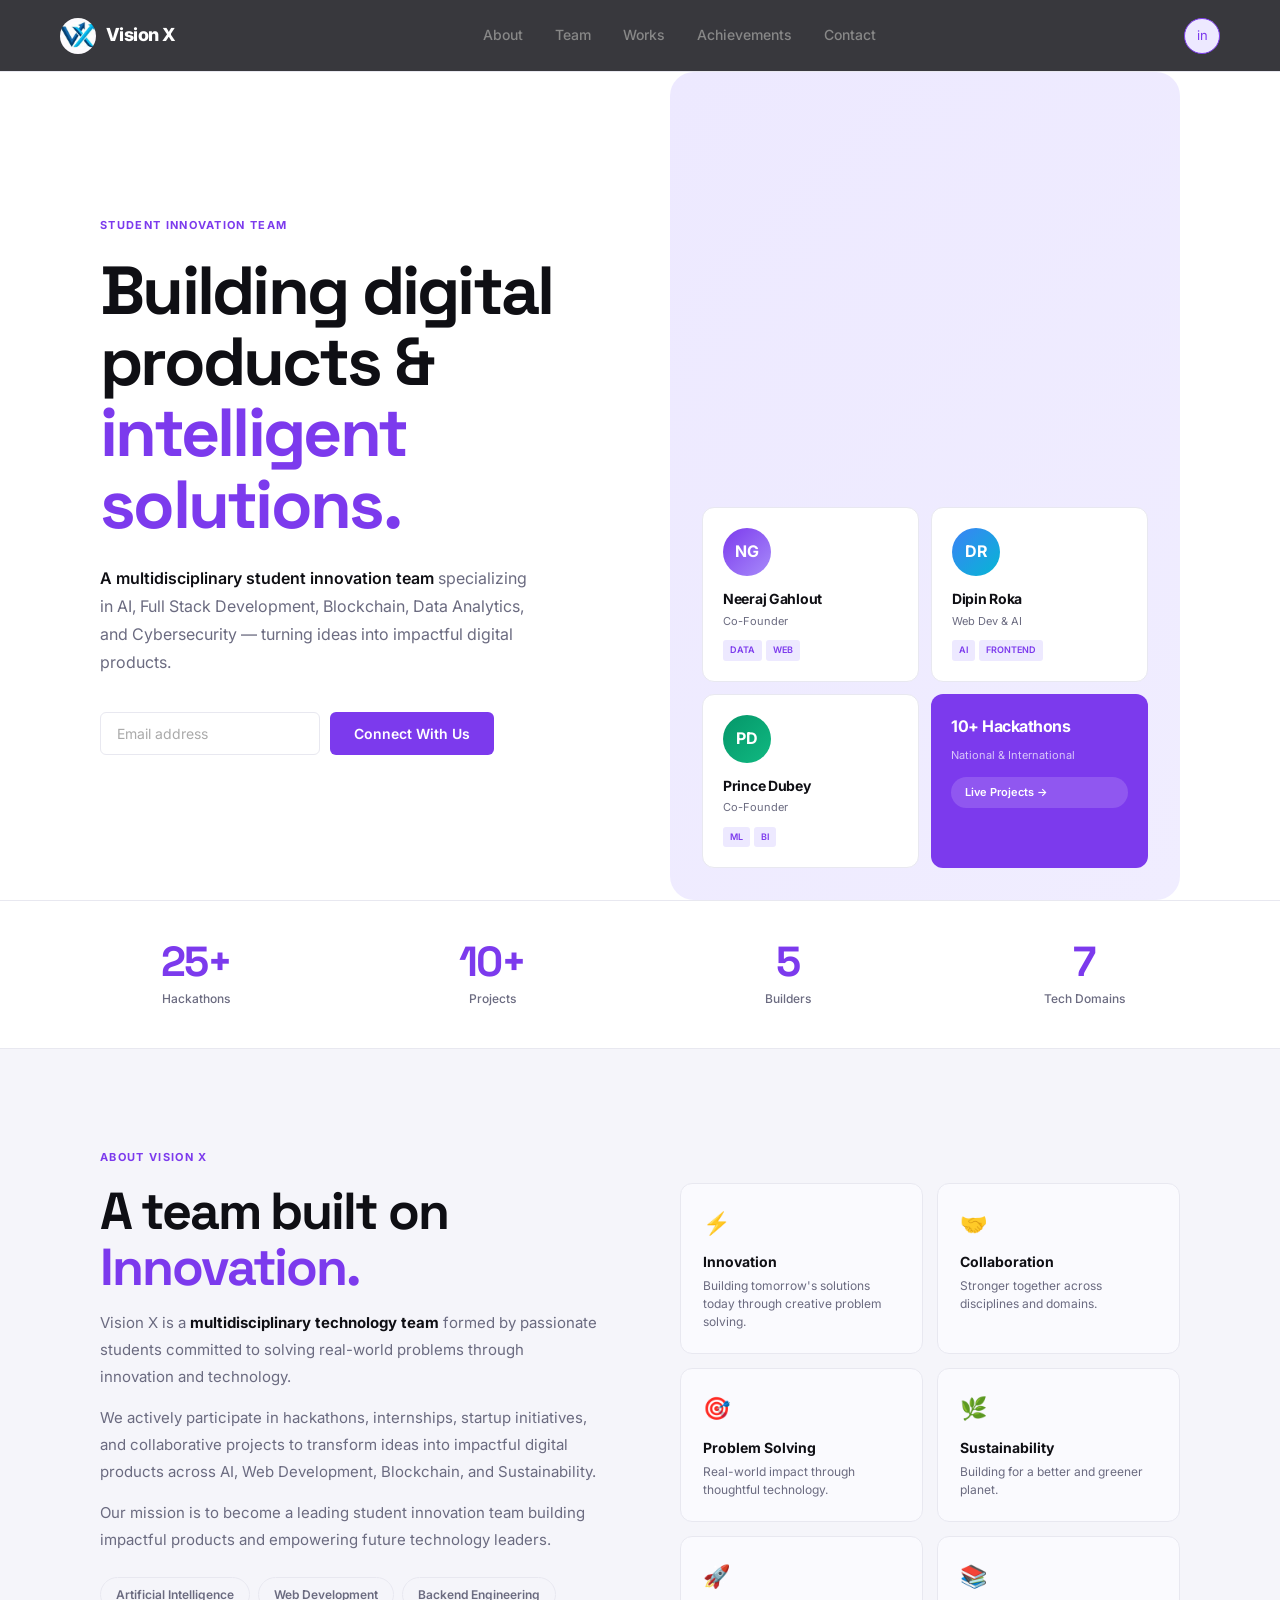
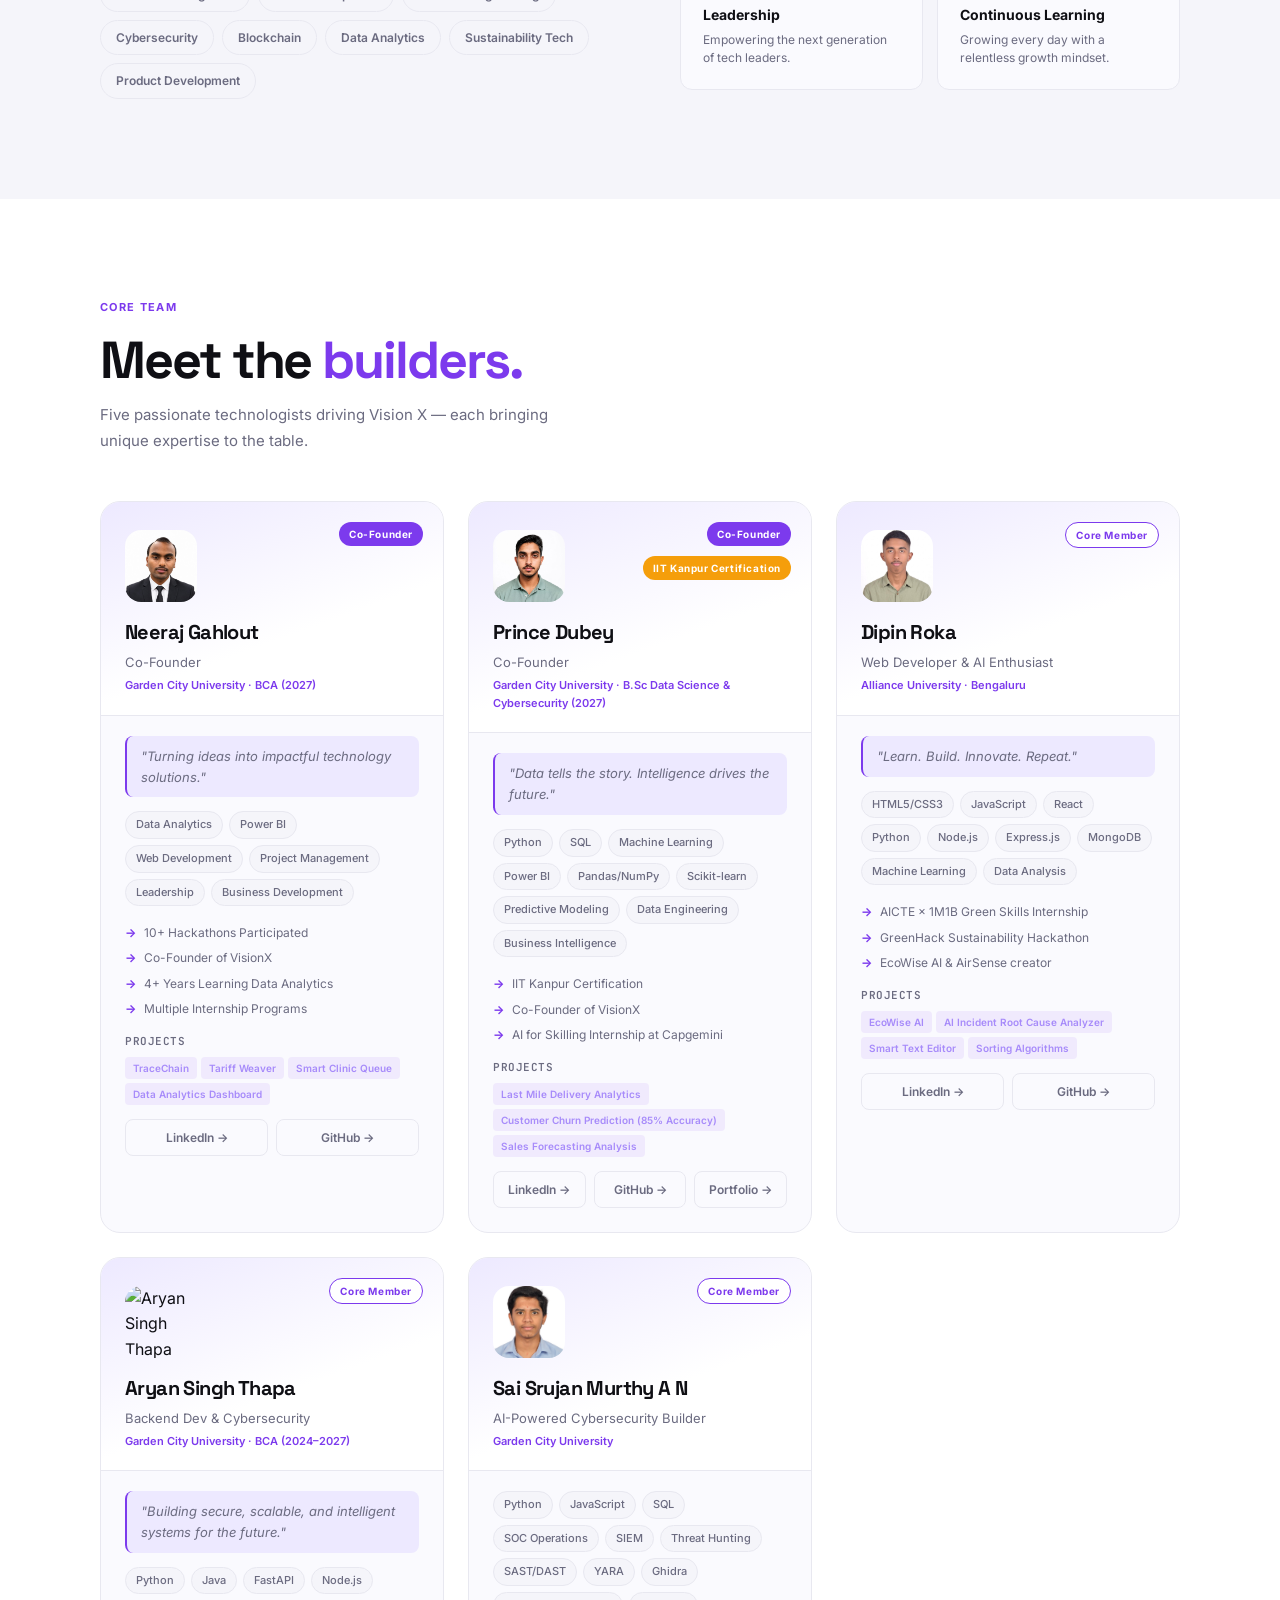
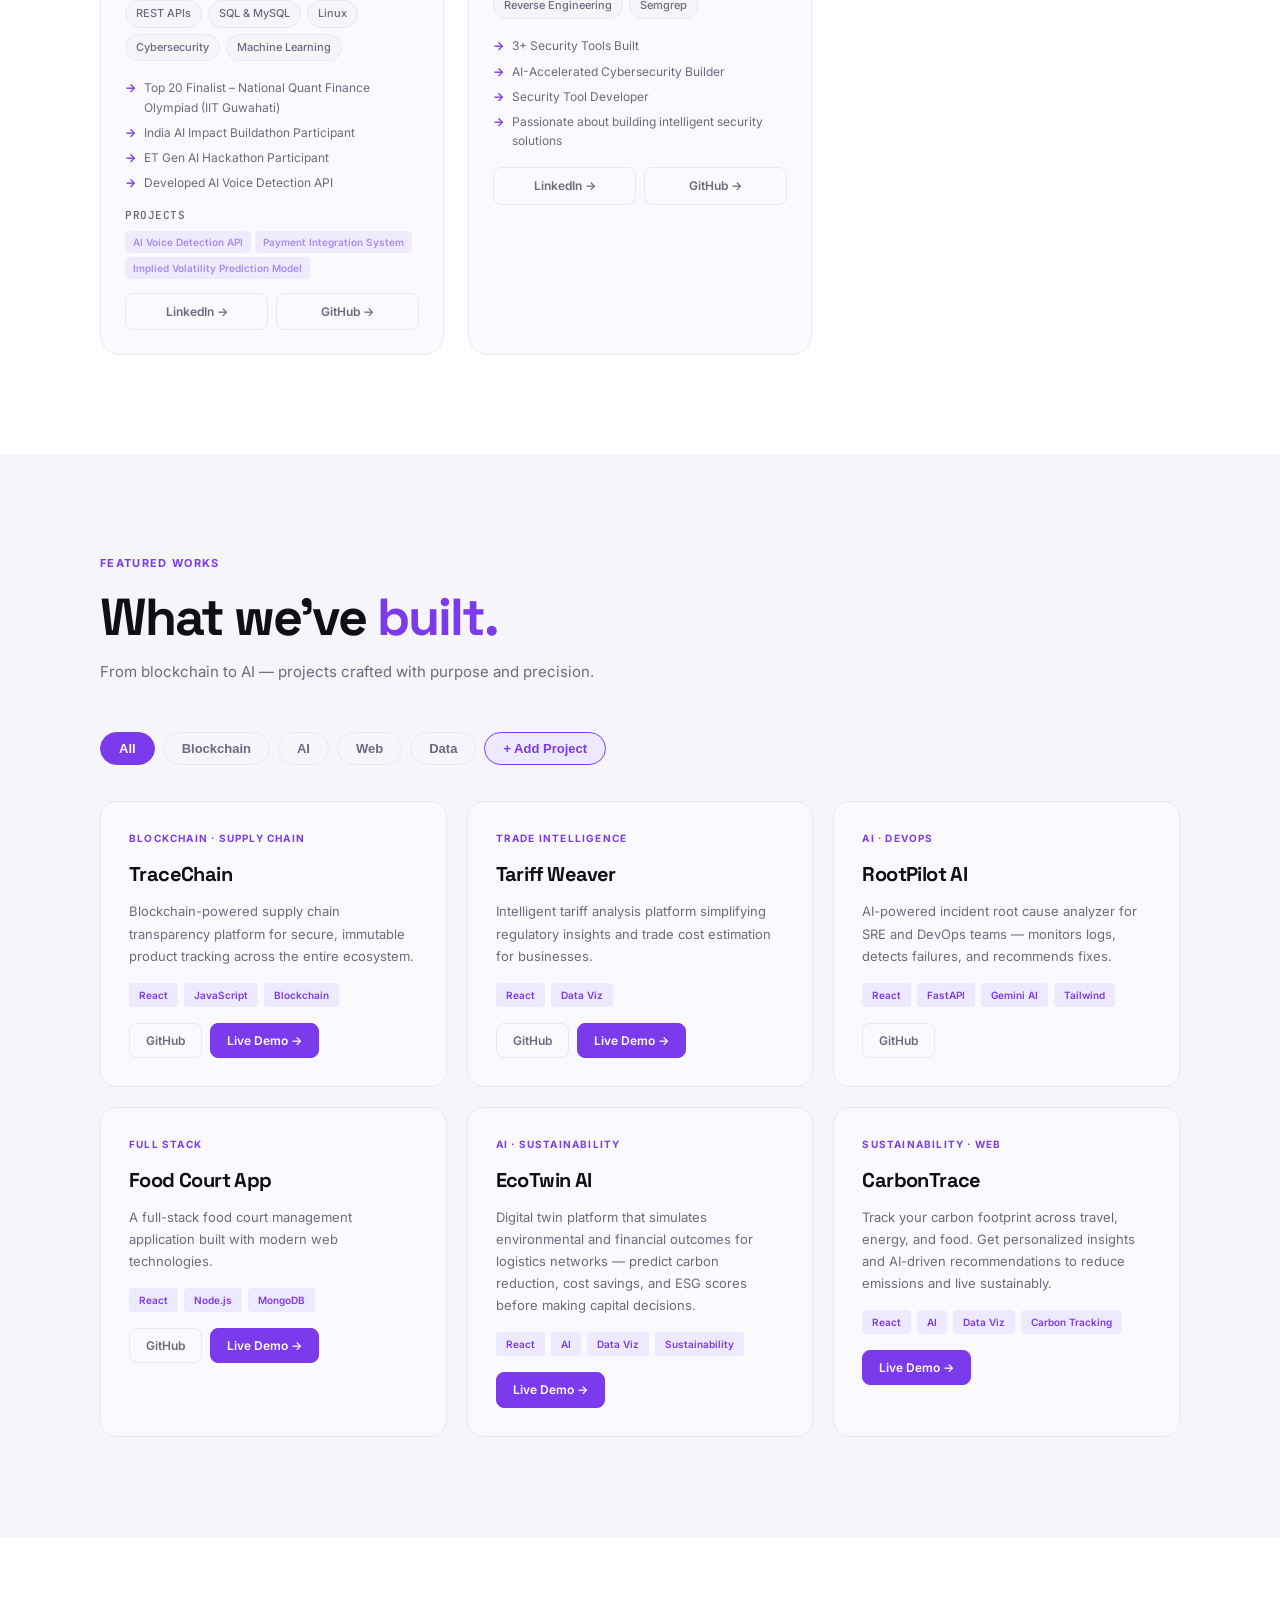
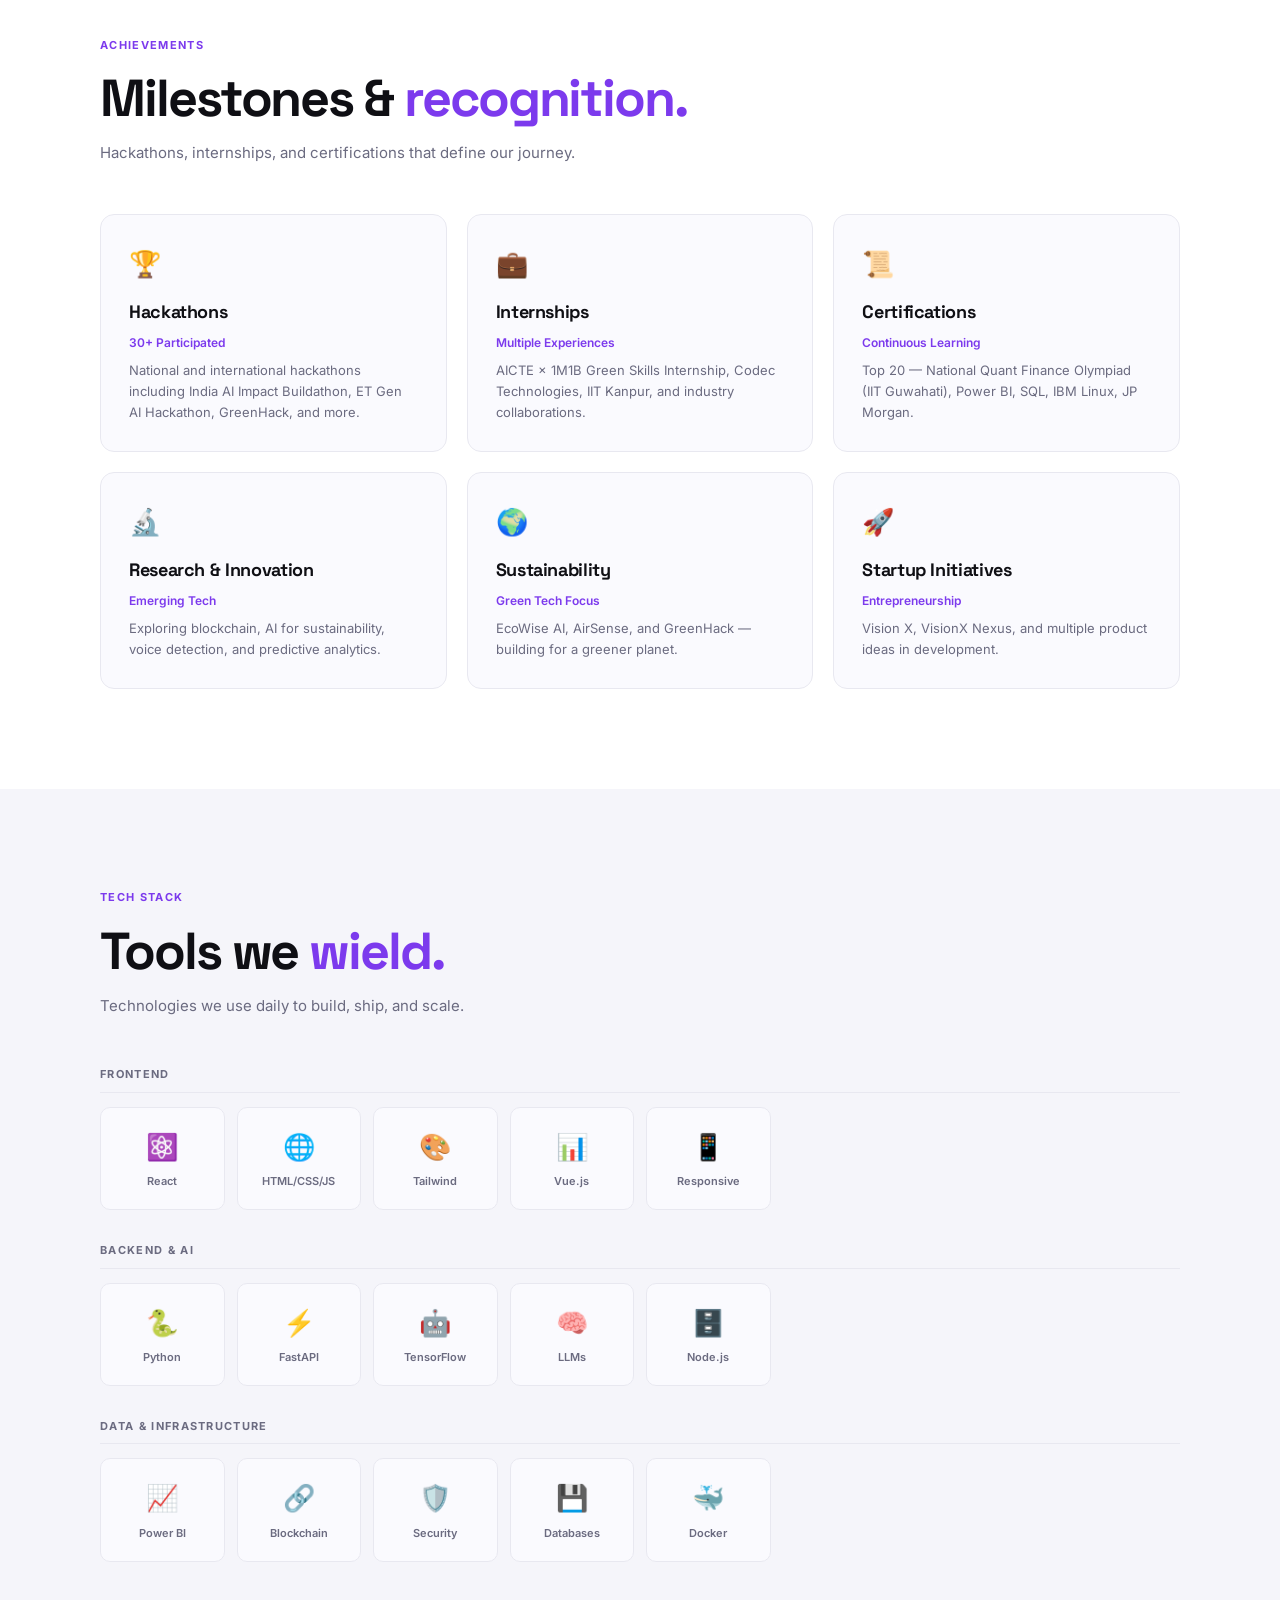
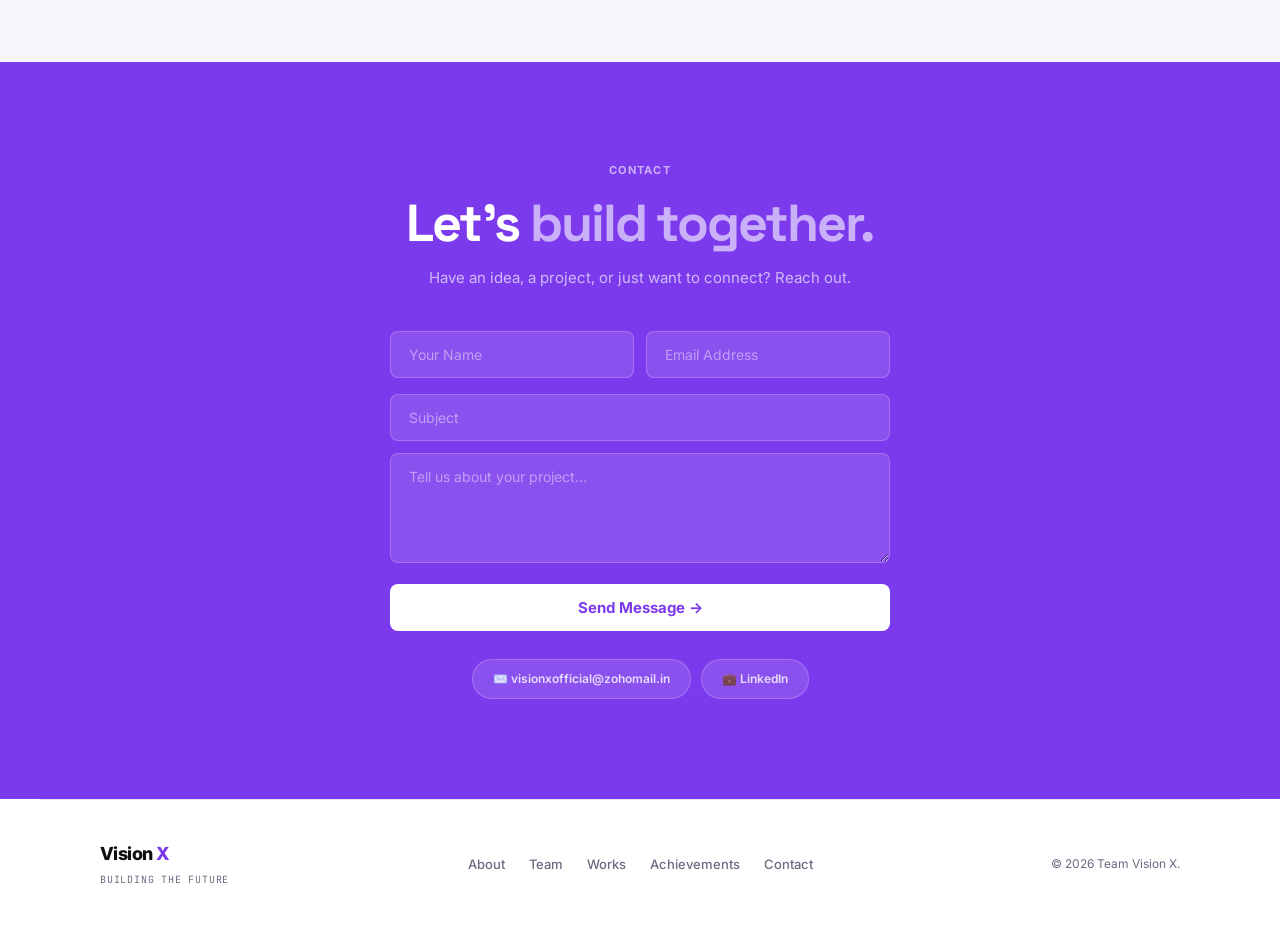
==== commit a0d87d51: "Update team entries, projects, styles, and contact Add/update team member data and avatars (add Prin" ====
--- a/visionxv2/index.html
+++ b/visionxv2/index.html
@@ -509,7 +509,7 @@
           <button type="submit" class="submit-btn">Send Message →</button>
         </form>
         <div class="contact-socials">
-          <a href="mailto:team@visionx.dev" class="csoc">✉️ team@visionx.dev</a>
+          <a href="mailto:visionxofficial@zohomail.in" class="csoc">✉️ visionxofficial@zohomail.in</a>
           <a
             href="https://www.linkedin.com/company/visionx-nexus/"
             class="csoc"
--- a/visionxv2/style.css
+++ b/visionxv2/style.css
@@ -797,6 +797,12 @@
   color: var(--purple);
   border: 1.5px solid var(--purple);
 }
+.badge-iit {
+  background: #f59e0b;
+  color: #fff;
+  border: none;
+  top: 54px;
+}
 .tc-name {
   font-family: var(--font-display);
   font-size: 20px;
@@ -1387,6 +1393,7 @@
   display: grid;
   grid-template-columns: 1fr 1fr;
   gap: 12px;
+  margin-bottom: 16px;
 }
 
 /* ===== TIMELINE ===== */
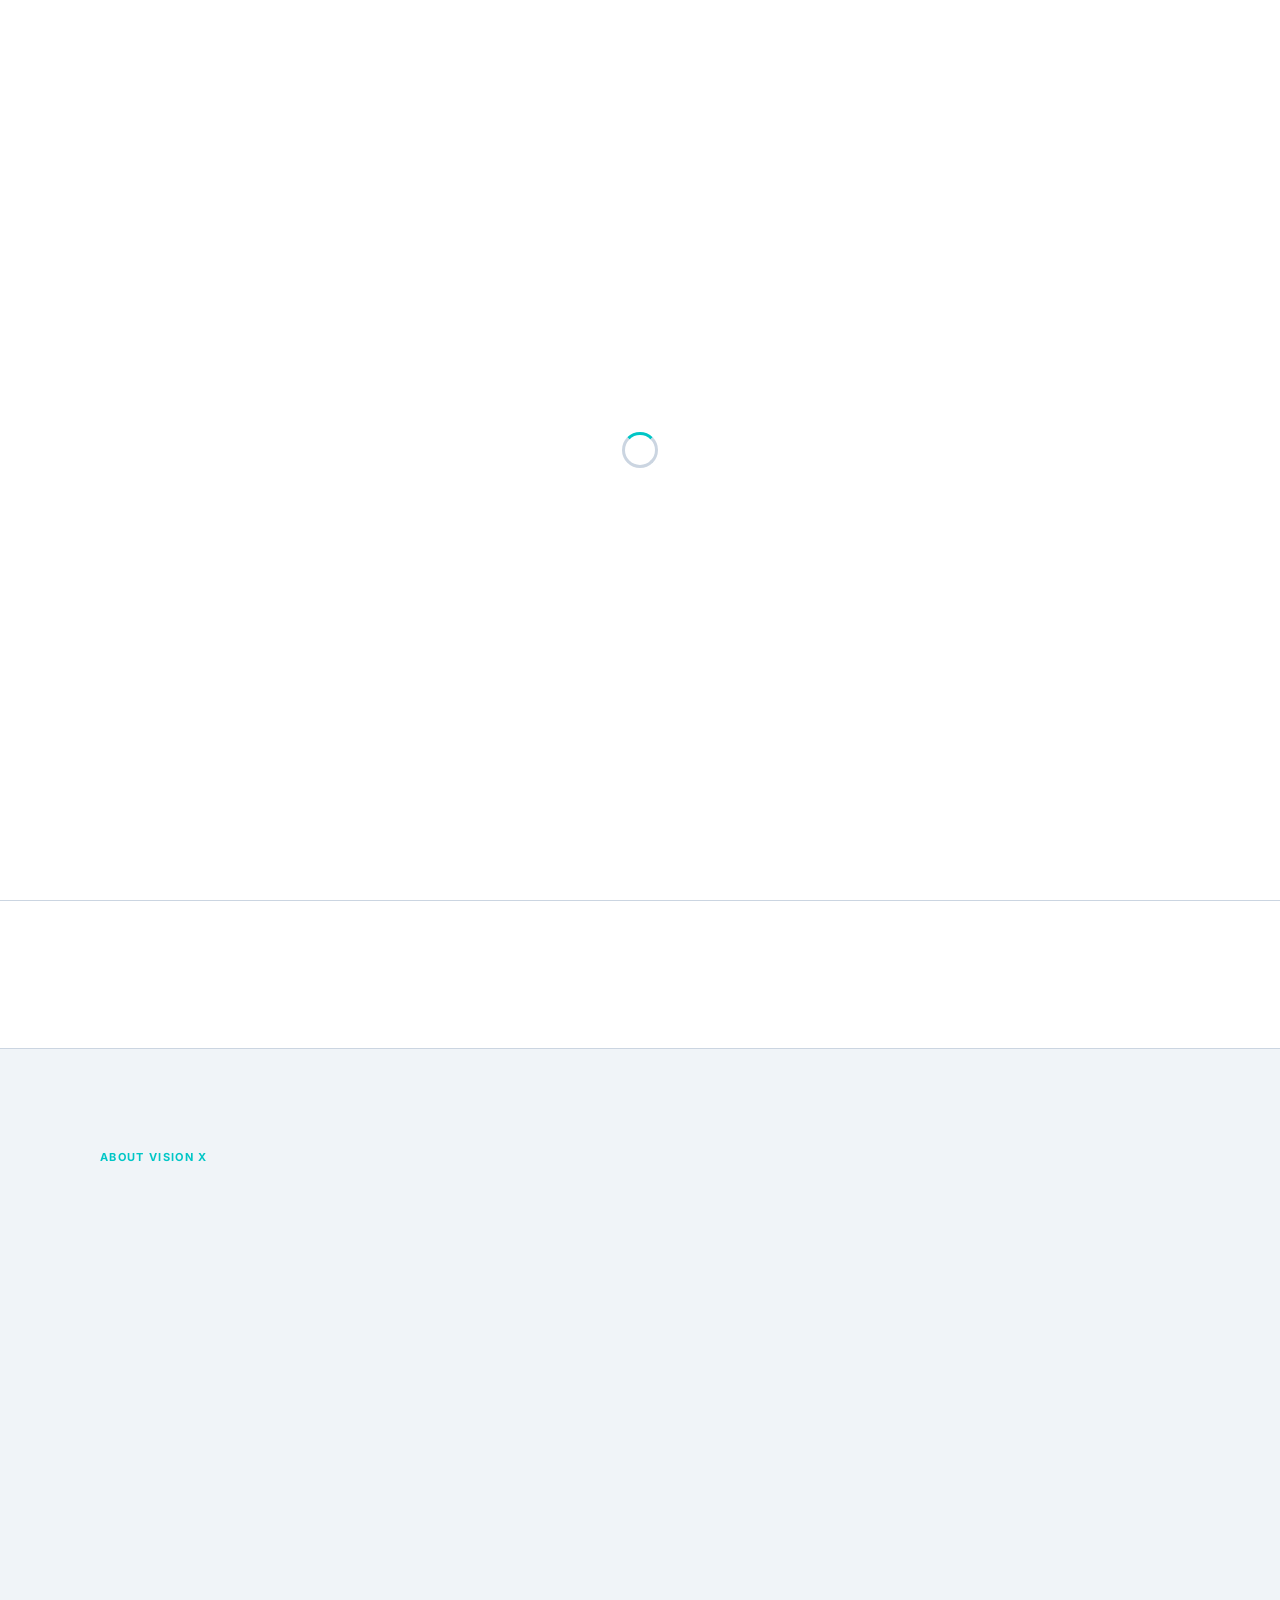
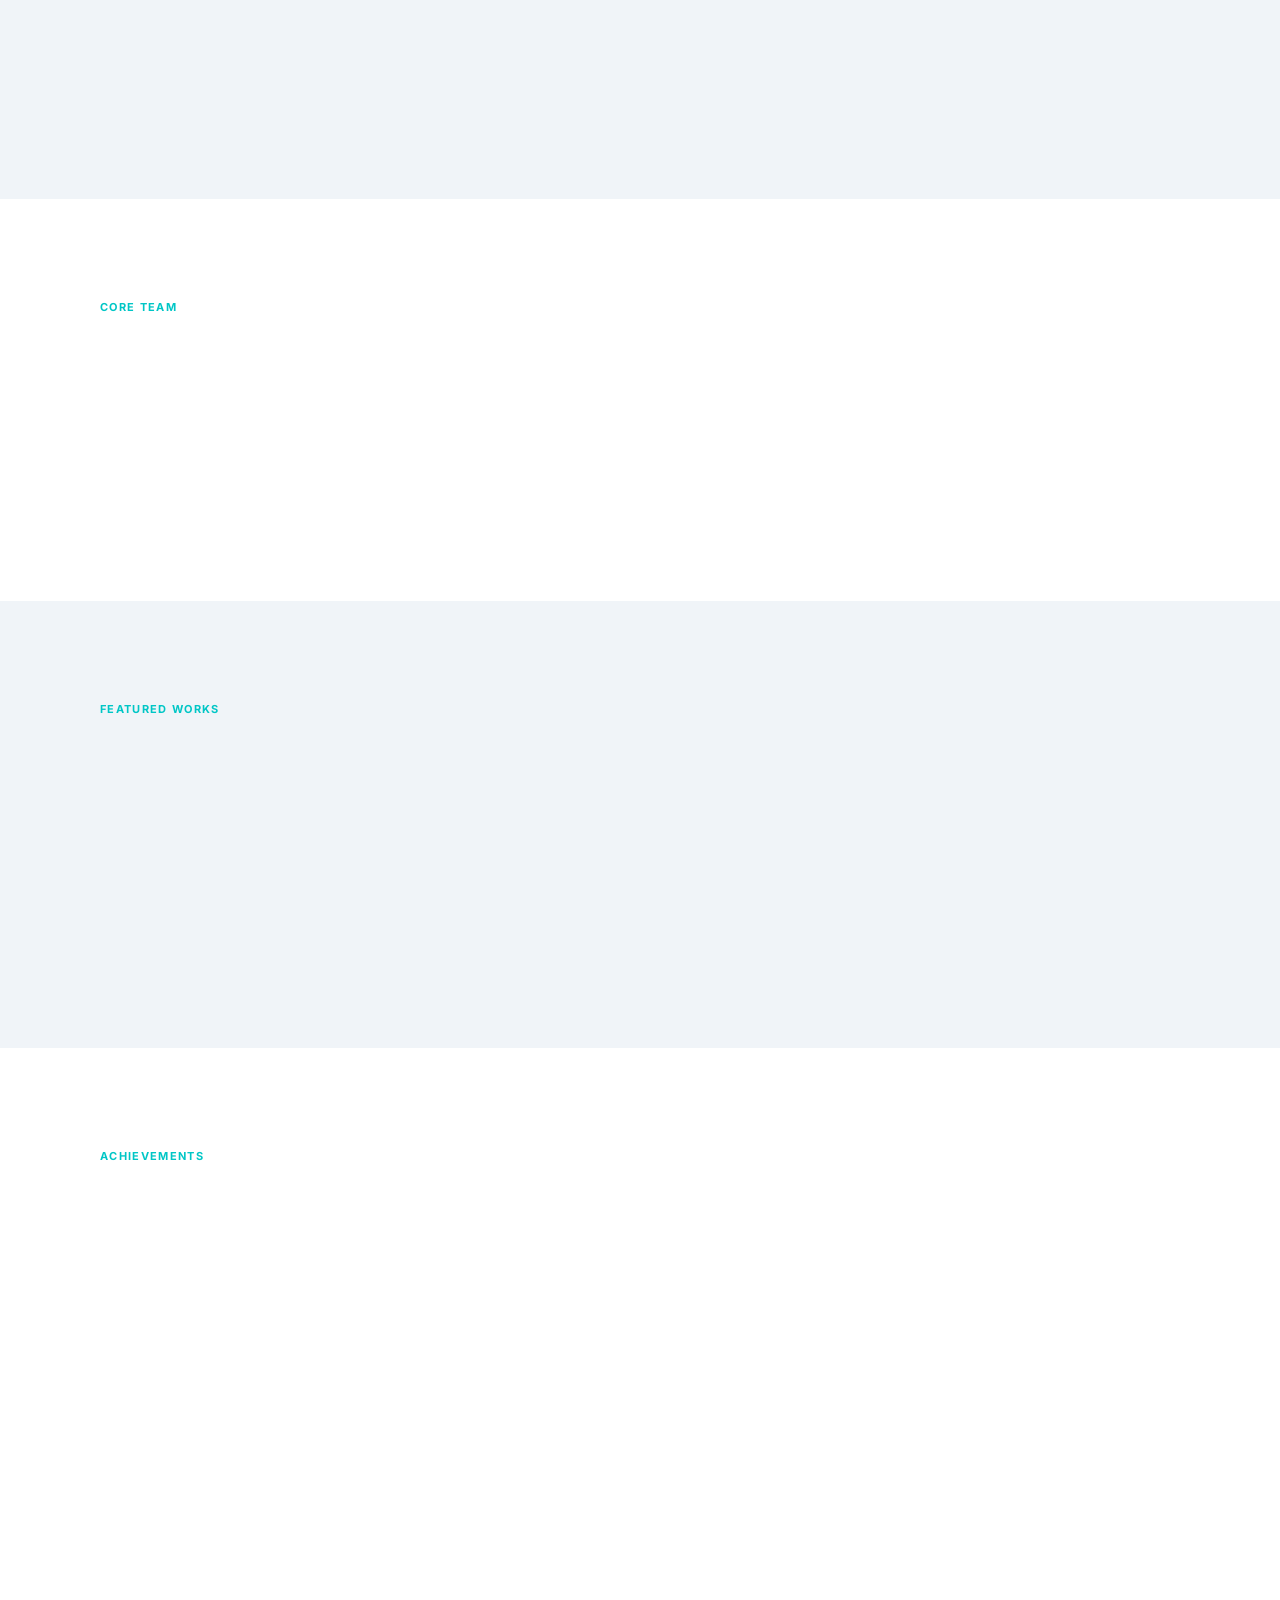
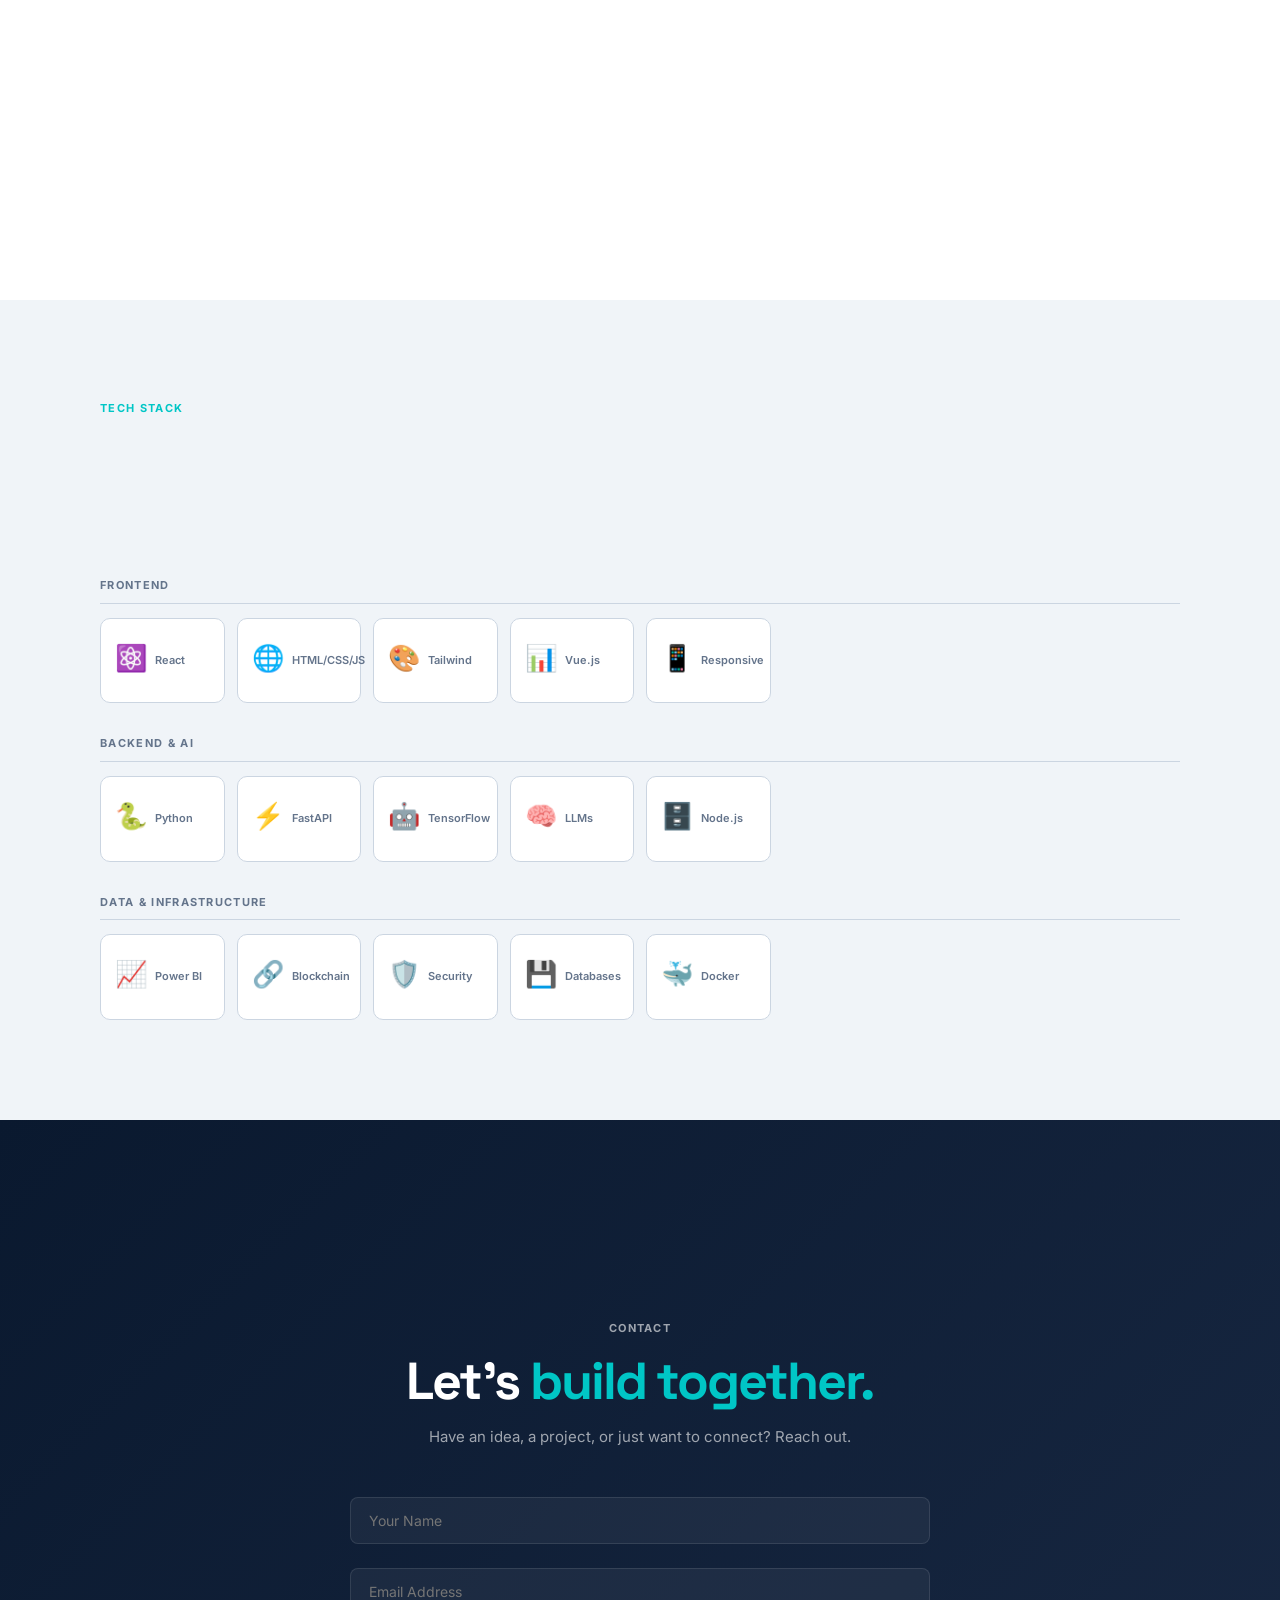
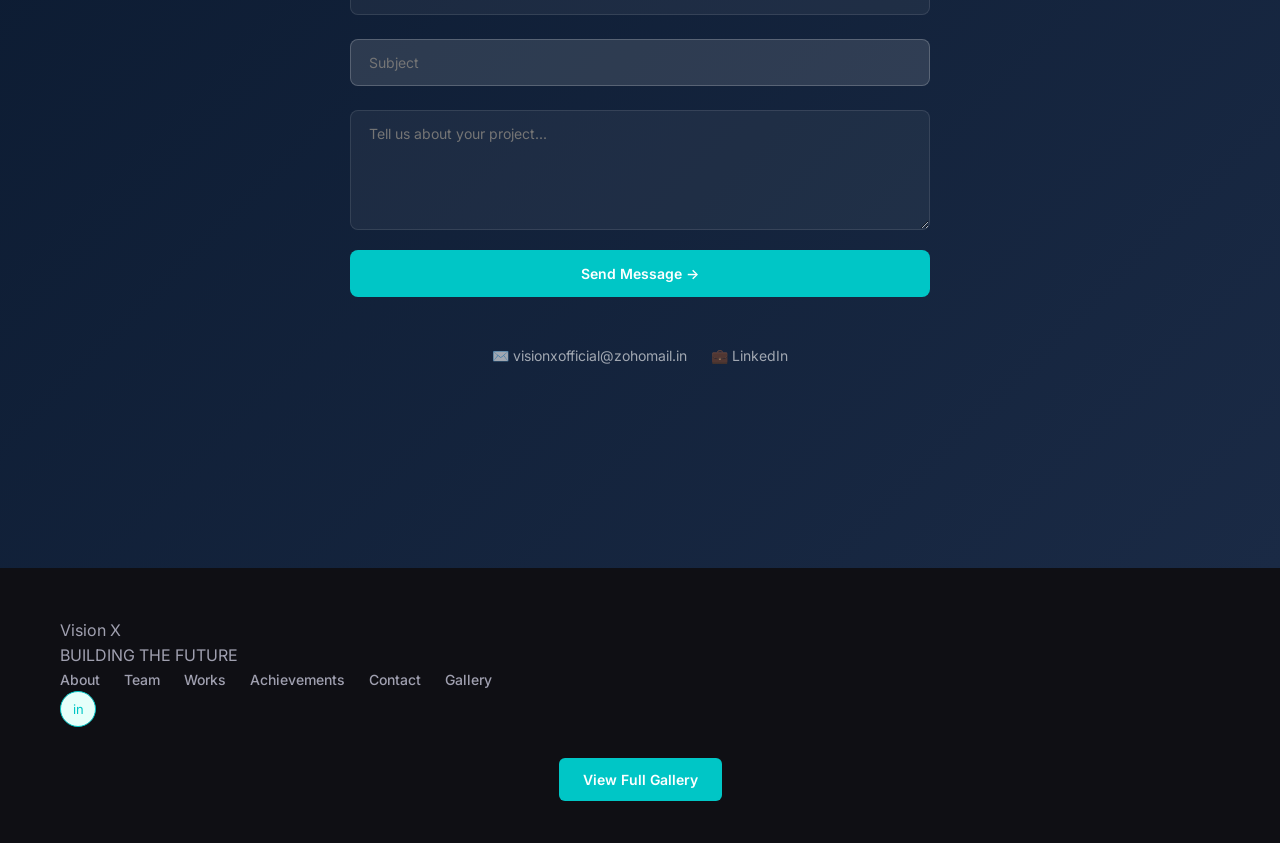
==== commit c4376523: "Update and add files" ====
--- a/visionxv2/index.html
+++ b/visionxv2/index.html
@@ -29,11 +29,11 @@
     <div class="bg-text">
       <div class="bg-text-inner">VISION X</div>
     </div>
-
     <div class="mobile-nav" id="mobileNav">
       <button class="mobile-nav-close" onclick="toggleMobile()">✕</button>
       <a href="#about" onclick="toggleMobile()">About</a>
       <a href="#team" onclick="toggleMobile()">Team</a>
+      <a href="gallery.html" onclick="toggleMobile()">Gallery</a>
       <a href="#projects" onclick="toggleMobile()">Works</a>
       <a href="achievements.html" onclick="toggleMobile()">Achievements</a>
       <a href="#contact" onclick="toggleMobile()">Contact</a>
@@ -50,6 +50,7 @@
         <a href="#projects">Works</a>
         <a href="achievements.html">Achievements</a>
         <a href="#contact">Contact</a>
+        <a href="gallery.html">Gallery</a>
       </div>
       <div class="nav-socials">
         <a
@@ -57,6 +58,7 @@
           class="nav-social active"
           title="LinkedIn"
           target="_blank"
+          rel="noopener noreferrer"
           >in</a
         >
       </div>
@@ -64,6 +66,7 @@
         <span></span><span></span><span></span>
       </div>
     </nav>
+
 
     <!-- HERO -->
     <section id="hero">
@@ -295,9 +298,7 @@
             <button class="fbtn" onclick="filterP('ai', this)">AI</button>
             <button class="fbtn" onclick="filterP('web', this)">Web</button>
             <button class="fbtn" onclick="filterP('data', this)">Data</button>
-            <button class="fbtn add-btn" onclick="openProjectModal()">
-              + Add Project
-            </button>
+  
           </div>
           <div class="proj-grid" id="pg"></div>
         </section>
@@ -509,7 +510,9 @@
           <button type="submit" class="submit-btn">Send Message →</button>
         </form>
         <div class="contact-socials">
-          <a href="mailto:visionxofficial@zohomail.in" class="csoc">✉️ visionxofficial@zohomail.in</a>
+          <a href="mailto:visionxofficial@zohomail.in" class="csoc"
+            >✉️ visionxofficial@zohomail.in</a
+          >
           <a
             href="https://www.linkedin.com/company/visionx-nexus/"
             class="csoc"
@@ -519,6 +522,7 @@
         </div>
       </div>
     </div>
+
 
     <!-- MODAL -->
     <div
@@ -562,9 +566,6 @@
             <input type="url" placeholder="GitHub URL (optional)" id="pGit" />
             <input type="url" placeholder="Demo URL (optional)" id="pDemo" />
           </div>
-          <button type="submit" class="submit-btn" style="color: var(--purple)">
-            Add Project →
-          </button>
         </form>
       </div>
     </div>
@@ -580,8 +581,23 @@
         <a href="#projects">Works</a>
         <a href="achievements.html">Achievements</a>
         <a href="#contact">Contact</a>
-      </div>
-      <div class="footer-copy">© 2026 Team Vision X.</div>
+        <a href="gallery.html">Gallery</a>
+      </div>
+      <div class="footer-socials">
+        <a
+          href="https://www.linkedin.com/company/visionx-nexus/"
+          class="nav-social active"
+          title="LinkedIn"
+          target="_blank"
+          rel="noopener noreferrer"
+          >in</a
+        >
+      </div>
+    <!-- GALLERY -->
+ 
+    <div style="text-align: center; margin-top: 40px;">
+    <a href="gallery.html" class="btn-primary">View Full Gallery</a>
+</div>
     </footer>
 
     <script src="script.js"></script>
--- a/visionxv2/style.css
+++ b/visionxv2/style.css
@@ -167,14 +167,14 @@
 
 :root {
   --white: #ffffff;
-  --bg: #f5f5fa;
-  --text: #0f0f14;
-  --muted: #6b6b80;
-  --purple: #7c3aed;
-  --purple-light: #ede9ff;
-  --purple-mid: #a78bfa;
-  --border: #e8e8f0;
-  --card-bg: #fafafe;
+  --bg: #f0f4f8;
+  --text: #0a192f;
+  --muted: #64748b;
+  --purple: #00c6c6; /* New primary color */
+  --purple-light: #e6fffa;
+  --purple-mid: #38b2ac;
+  --border: #cbd5e1;
+  --card-bg: #ffffff;
   --font-display: "Space Grotesk", sans-serif;
   --font-mono: "JetBrains Mono", monospace;
 }
@@ -290,43 +290,81 @@
   height: 2px;
   background: #fff;
   border-radius: 2px;
-}
-
-/* Mobile Nav */
+  transition: all 0.3s;
+}
+.hamburger.active span:nth-child(1) {
+  transform: rotate(45deg) translate(5px, 5px);
+}
+.hamburger.active span:nth-child(2) {
+  opacity: 0;
+}
+.hamburger.active span:nth-child(3) {
+  transform: rotate(-45deg) translate(5px, -5px);
+}
+
+/* ===== Mobile Nav ===== */
 .mobile-nav {
   position: fixed;
-  top: 0;
-  left: 0;
-  right: 0;
-  bottom: 0;
-  background: rgba(255, 255, 255, 0.98);
-  z-index: 99;
+  inset: 0;
+  z-index: 101;
+  background: rgba(0, 0, 0, 0.98);
   display: none;
   flex-direction: column;
   align-items: center;
   justify-content: center;
-  gap: 28px;
-}
-.mobile-nav.open {
+  gap: 24px;
+  font-size: 20px;
+  font-weight: 500;
+}
+.mobile-nav.active {
   display: flex;
 }
 .mobile-nav a {
-  font-size: 22px;
-  font-weight: 600;
-  color: var(--text);
+  color: #aaa;
+  transition: color 0.2s;
 }
 .mobile-nav a:hover {
-  color: var(--purple);
+  color: #fff;
 }
 .mobile-nav-close {
   position: absolute;
-  top: 24px;
-  right: 24px;
-  font-size: 26px;
-  cursor: pointer;
+  top: 30px;
+  right: 30px;
   background: none;
   border: none;
-  color: var(--text);
+  color: #fff;
+  font-size: 28px;
+  cursor: pointer;
+}
+
+/* Mobile Nav */
+@media (max-width: 768px) {
+  .nav-links {
+    display: none;
+    flex-direction: column;
+    position: fixed;
+    top: 0;
+    left: 0;
+    right: 0;
+    bottom: 0;
+    background: rgba(0, 0, 0, 0.95);
+    padding-top: 80px;
+    text-align: center;
+    z-index: 98;
+  }
+
+  .nav-links.active {
+    display: flex;
+  }
+
+  .nav-socials {
+    display: none;
+  }
+
+  .hamburger {
+    display: flex;
+    z-index: 99;
+  }
 }
 
 /* ===== SECTIONS COMMON ===== */
@@ -605,6 +643,47 @@
   display: inline-block;
 }
 
+@media (max-width: 992px) {
+  .hero-inner {
+    grid-template-columns: 1fr;
+    padding: 0 40px;
+    gap: 40px;
+  }
+  .hero-left {
+    text-align: center;
+    padding: 40px 0;
+  }
+  h1 {
+    font-size: clamp(38px, 8vw, 52px);
+  }
+  .hero-desc {
+    margin: 0 auto 32px;
+  }
+  .hero-connect {
+    justify-content: center;
+  }
+  .hero-right {
+    min-height: auto;
+    padding-bottom: 40px;
+  }
+  .hero-visual-grid {
+    gap: 10px;
+    padding: 20px;
+  }
+}
+
+@media (max-width: 480px) {
+  .hero-visual-grid {
+    grid-template-columns: 1fr;
+  }
+  .hero-input {
+    max-width: 180px;
+  }
+  .btn-primary {
+    padding: 13px 18px;
+  }
+}
+
 /* ===== STATS ===== */
 .stats-bar {
   background: var(--white);
@@ -634,6 +713,24 @@
   font-weight: 500;
 }
 
+@media (max-width: 768px) {
+  .stats-bar {
+    grid-template-columns: repeat(2, 1fr);
+    gap: 30px;
+    padding: 30px 40px;
+  }
+  .stat-num {
+    font-size: 36px;
+  }
+}
+
+@media (max-width: 480px) {
+  .stats-bar {
+    grid-template-columns: 1fr;
+    gap: 24px;
+  }
+}
+
 /* ===== ABOUT ===== */
 #about {
   padding-top: 100px;
@@ -681,10 +778,700 @@
   color: var(--muted);
   transition: all 0.2s;
 }
-.atag:hover {
+.atag:hover.pl:hover {
   border-color: var(--purple);
   color: var(--purple);
   background: var(--purple-light);
+}
+
+/* ===== ACHIEVEMENTS ===== */
+.ach-photo-collage {
+  overflow: hidden;
+  padding: 60px 0;
+  background: #000;
+  white-space: nowrap;
+  position: relative;
+}
+
+.ach-photo-collage:before,
+.ach-photo-collage:after {
+  content: "";
+  position: absolute;
+  top: 0;
+  width: 250px;
+  height: 100%;
+  z-index: 2;
+}
+
+.ach-photo-collage:before {
+  left: 0;
+  background: linear-gradient(to left, rgba(0, 0, 0, 0), #000);
+}
+
+.ach-photo-collage:after {
+  right: 0;
+  background: linear-gradient(to right, rgba(0, 0, 0, 0), #000);
+}
+
+.ach-collage-track {
+  display: inline-block;
+  animation: scroll 80s linear infinite;
+}
+
+.ach-photo-collage:hover .ach-collage-track {
+  animation-play-state: paused;
+}
+
+@keyframes scroll {
+  0% {
+    transform: translateX(0);
+  }
+  100% {
+    transform: translateX(-50%);
+  }
+}
+
+.ach-collage-card {
+  display: inline-block;
+  width: 350px;
+  margin: 0 20px;
+  border-radius: 16px;
+  overflow: hidden;
+  background: var(--card-bg);
+  border: 1.5px solid var(--border);
+  transition: transform 0.3s ease;
+}
+
+.ach-collage-card:hover {
+  transform: translateY(-8px);
+}
+
+.ach-collage-img {
+  width: 100%;
+  height: 220px;
+  object-fit: cover;
+  display: block;
+}
+
+.ach-collage-info {
+  padding: 16px 20px;
+  text-align: left;
+}
+
+.ach-collage-name {
+  font-weight: 600;
+  font-size: 16px;
+  color: var(--text);
+}
+
+.ach-collage-role {
+  font-size: 13px;
+  color: var(--muted);
+  margin-top: 4px;
+}
+
+/* ===== ACHIEVEMENT PAGE ===== */
+.ach-page-hero {
+  padding: 100px 40px;
+  position: relative;
+  text-align: center;
+  background: #000;
+  overflow: hidden;
+}
+
+.ach-hero-bg-grid {
+  position: absolute;
+  inset: -2px;
+  background-image: linear-gradient(var(--border) 1px, transparent 1px),
+    linear-gradient(to right, var(--border) 1px, transparent 1px);
+  background-size: 30px 30px;
+  opacity: 0.2;
+  animation: bg-pan 120s linear infinite;
+}
+
+@keyframes bg-pan {
+  0% {
+    background-position: 0% 0%;
+  }
+  100% {
+    background-position: 100% 100%;
+  }
+}
+
+.ach-hero-inner {
+  position: relative;
+  z-index: 2;
+  max-width: 800px;
+  margin: 0 auto;
+}
+
+.back-link {
+  display: inline-block;
+  margin-bottom: 24px;
+  font-size: 14px;
+  font-weight: 500;
+  color: var(--muted);
+  text-decoration: none;
+  transition: color 0.2s;
+}
+
+.back-link:hover {
+  color: var(--purple);
+}
+
+.ach-hero-label {
+  font-size: 12px;
+  font-weight: 600;
+  letter-spacing: 0.1em;
+  text-transform: uppercase;
+  color: var(--purple);
+  margin-bottom: 12px;
+}
+
+.ach-hero-title {
+  font-family: "Space Grotesk", sans-serif;
+  font-size: clamp(36px, 5vw, 64px);
+  font-weight: 700;
+  line-height: 1.1;
+  color: var(--white);
+  margin-bottom: 16px;
+}
+
+.ach-hero-title-accent {
+  color: var(--purple);
+}
+
+.ach-hero-desc {
+  font-size: clamp(15px, 2vw, 18px);
+  max-width: 600px;
+  margin: 0 auto 32px;
+  color: var(--muted-dark);
+  line-height: 1.6;
+}
+
+.ach-hero-stats {
+  display: flex;
+  justify-content: center;
+  gap: 16px;
+  flex-wrap: wrap;
+}
+
+.ach-hero-stat {
+  background: var(--card-bg);
+  border: 1.5px solid var(--border);
+  border-radius: 12px;
+  padding: 16px 24px;
+  text-align: center;
+  min-width: 160px;
+  transition: transform 0.2s;
+}
+
+.ach-hero-stat:hover {
+  transform: translateY(-4px);
+}
+
+.ach-stat-num {
+  font-size: 32px;
+  font-weight: 700;
+  color: var(--purple);
+  font-family: "Space Grotesk", sans-serif;
+}
+
+.ach-stat-label {
+  font-size: 13px;
+  color: var(--muted);
+  margin-top: 4px;
+}
+
+
+.hack-wrap {
+  background: var(--white);
+}
+.ach-grid {
+  display: grid;
+  grid-template-columns: repeat(3, 1fr);
+  gap: 20px;
+}
+.ach-card {
+  padding: 24px;
+  background: var(--card-bg);
+  border: 1.5px solid var(--border);
+  border-radius: 16px;
+  transition: all 0.2s;
+}
+.ach-card:hover {
+  border-color: var(--purple);
+  background: var(--purple-light);
+}
+.ach-card-icon {
+  font-size: 24px;
+  margin-bottom: 12px;
+}
+.ach-card-title {
+  font-weight: 700;
+  font-size: 16px;
+  margin-bottom: 4px;
+}
+.ach-card-sub {
+  font-size: 11px;
+  font-weight: 600;
+  color: var(--purple);
+  margin-bottom: 8px;
+}
+.ach-card-desc {
+  font-size: 12px;
+  color: var(--muted);
+  line-height: 1.6;
+}
+
+/* ===== TECH ===== */
+.tech-wrap {
+  background: var(--bg);
+}
+.tech-group-label {
+  font-size: 12px;
+  font-weight: 700;
+  color: var(--muted);
+  margin-bottom: 12px;
+  letter-spacing: 0.08em;
+  text-transform: uppercase;
+}
+.tech-grid {
+  display: flex;
+  flex-wrap: wrap;
+  gap: 10px;
+}
+.tech-item {
+  display: flex;
+  align-items: center;
+  gap: 8px;
+  padding: 8px 16px;
+  background: var(--card-bg);
+  border: 1.5px solid var(--border);
+  border-radius: 8px;
+  font-size: 14px;
+  font-weight: 600;
+}
+.tech-icon {
+  font-size: 18px;
+}
+
+/* ===== CONTACT ===== */
+.contact-wrap {
+  background: linear-gradient(135deg, #0a192f 0%, #1a2a45 100%);
+  color: #fff;
+}
+.contact-inner {
+  max-width: 700px;
+  margin: 0 auto;
+  text-align: center;
+  padding: 100px 60px;
+}
+.contact-wrap h2 {
+  color: #fff;
+  animation: text-flicker 4s linear infinite;
+}
+@keyframes text-flicker {
+  0%,
+  18%,
+  22%,
+  25%,
+  53%,
+  57%,
+  100% {
+    text-shadow:
+      0 0 4px var(--purple-light),
+      0 0 10px var(--purple-light),
+      0 0 18px var(--purple-mid),
+      0 0 38px var(--purple),
+      0 0 70px var(--purple);
+    opacity: 1;
+  }
+  20%,
+  24%,
+  55% {
+    text-shadow: none;
+    opacity: 0.7;
+  }
+}
+.contact-wrap .section-sub {
+  margin: 0 auto 40px;
+  color: rgba(255, 255, 255, 0.8);
+}
+.cform {
+  display: flex;
+  flex-direction: column;
+  gap: 12px;
+}
+.form-row {
+  display: flex;
+  gap: 12px;
+}
+.cform input,
+.cform textarea {
+  width: 100%;
+  padding: 14px 18px;
+  background: rgba(255, 255, 255, 0.08);
+  border: 1.5px solid rgba(255, 255, 255, 0.15);
+  border-radius: 8px;
+  color: #fff;
+  font-family: "Inter", sans-serif;
+  font-size: 14px;
+  outline: none;
+  transition: border-color 0.2s;
+}
+.cform input:focus,
+.cform textarea:focus {
+  border-color: var(--purple);
+}
+.cform textarea {
+  min-height: 120px;
+  resize: vertical;
+}
+.submit-btn {
+  padding: 15px 24px;
+  background: var(--purple);
+  color: #fff;
+  border: none;
+  border-radius: 8px;
+  font-family: "Inter", sans-serif;
+  font-size: 15px;
+  font-weight: 600;
+  cursor: pointer;
+  transition: opacity 0.2s;
+  margin-top: 8px;
+}
+.submit-btn:hover {
+  opacity: 0.85;
+}
+.contact-socials {
+  margin-top: 32px;
+  display: flex;
+  justify-content: center;
+  gap: 24px;
+  font-size: 14px;
+}
+.csoc {
+  color: #a0a0b0;
+  transition: color 0.2s;
+}
+.csoc:hover {
+  color: #fff;
+}
+
+@media (max-width: 992px) {
+  .ach-grid {
+    grid-template-columns: 1fr 1fr;
+  }
+}
+
+@media (max-width: 768px) {
+  .contact-inner {
+}
+
+/* ===== Achievements Grid ===== */
+.a-grid {
+  display: grid;
+  grid-template-columns: repeat(auto-fill, minmax(300px, 1fr));
+  gap: 20px;
+  margin-top: 40px;
+}
+.a-card {
+  background: var(--card-bg);
+  border: 1.5px solid var(--border);
+  border-radius: 12px;
+  padding: 24px;
+  transition: all 0.2s;
+}
+.a-card:hover {
+  transform: translateY(-5px);
+  border-color: var(--purple);
+}
+.a-card-tag {
+  font-size: 11px;
+  font-weight: 600;
+  color: var(--purple);
+  margin-bottom: 8px;
+  text-transform: capitalize;
+}
+.a-card-title {
+  font-weight: 700;
+  font-size: 18px;
+  letter-spacing: -0.02em;
+  margin-bottom: 8px;
+}
+.a-card-desc {
+  font-size: 13px;
+  color: var(--muted);
+  line-height: 1.6;
+  margin-bottom: 12px;
+}
+.a-card-date {
+  font-size: 12px;
+  color: var(--muted);
+  font-weight: 500;
+}
+
+/* ===== Filter Bar ===== */
+.filter-bar {
+  display: flex;
+  flex-wrap: wrap;
+  gap: 10px;
+  margin-bottom: 20px;
+  justify-content: center;
+}
+.fbtn {
+  padding: 8px 18px;
+  font-size: 14px;
+  font-weight: 500;
+  border: 1.5px solid var(--border);
+  border-radius: 50px;
+  background: transparent;
+  color: var(--muted);
+  cursor: pointer;
+  transition: all 0.2s;
+}
+.fbtn:hover {
+  background: var(--purple-light);
+  border-color: var(--purple);
+  color: var(--purple);
+}
+.fbtn.active {
+  background: var(--purple);
+  border-color: var(--purple);
+  color: #fff;
+}
+    padding: 80px 40px;
+  }
+  .form-row {
+    flex-direction: column;
+    gap: 0;
+  }
+  .form-row input {
+    width: 100%;
+    margin-bottom: 12px;
+  }
+  .ach-grid {
+    grid-template-columns: 1fr;
+  }
+}
+
+@media (max-width: 480px) {
+  .contact-inner {
+    padding: 60px 24px;
+  }
+}
+
+/* ===== MODAL ===== */
+.modal-overlay {
+  position: fixed;
+  inset: 0;
+  z-index: 200;
+  background: rgba(0, 0, 0, 0.7);
+  backdrop-filter: blur(8px);
+  display: flex;
+  align-items: center;
+  justify-content: center;
+  padding: 40px;
+  opacity: 0;
+  pointer-events: none;
+  transition: opacity 0.3s ease;
+}
+.modal-overlay.active {
+  opacity: 1;
+  pointer-events: all;
+}
+.modal {
+  background: var(--card-bg);
+  border-radius: 20px;
+  max-width: 700px;
+  width: 100%;
+  max-height: 90vh;
+  overflow-y: auto;
+  box-shadow: 0 20px 50px rgba(0, 0, 0, 0.2);
+  opacity: 0;
+  transform: translateY(20px);
+  transition:
+    opacity 0.3s ease 0.1s,
+    transform 0.3s ease 0.1s;
+}
+.modal-overlay.active .modal {
+  opacity: 1;
+  transform: translateY(0);
+}
+.modal-close-btn {
+  position: absolute;
+  top: 16px;
+  right: 16px;
+  width: 36px;
+  height: 36px;
+  background: var(--bg);
+  border: 1px solid var(--border);
+  border-radius: 50%;
+  display: flex;
+  align-items: center;
+  justify-content: center;
+  cursor: pointer;
+  font-size: 18px;
+}
+.modal-content {
+  padding: 32px;
+}
+#modalProjectName {
+  font-family: var(--font-display);
+  font-size: 28px;
+  font-weight: 700;
+  letter-spacing: -0.03em;
+  margin-bottom: 8px;
+}
+#modalProjectCat {
+  font-size: 11px;
+  font-weight: 700;
+  letter-spacing: 0.12em;
+  color: var(--purple);
+  margin-bottom: 16px;
+  text-transform: uppercase;
+}
+#modalProjectDesc {
+  font-size: 14px;
+  color: var(--muted);
+  line-height: 1.7;
+  margin-bottom: 20px;
+}
+#modalProjectTags {
+  display: flex;
+  flex-wrap: wrap;
+  gap: 8px;
+  margin-bottom: 20px;
+}
+#modalProjectLinks {
+  display: flex;
+  gap: 10px;
+}
+#modalProjectImage {
+  width: 100%;
+  height: auto;
+  border-radius: 12px;
+  margin-bottom: 20px;
+  border: 1px solid var(--border);
+}
+.modal-section-title {
+  font-size: 16px;
+  font-weight: 700;
+  margin-bottom: 12px;
+}
+#modalProjectTeam {
+  display: grid;
+  grid-template-columns: repeat(auto-fill, minmax(200px, 1fr));
+  gap: 12px;
+}
+.m-team-card {
+  display: flex;
+  align-items: center;
+  gap: 10px;
+  padding: 10px;
+  border: 1.5px solid var(--border);
+  border-radius: 10px;
+}
+.m-team-avatar {
+  width: 36px;
+  height: 36px;
+  border-radius: 8px;
+  display: flex;
+  align-items: center;
+  justify-content: center;
+  font-weight: 700;
+  font-size: 14px;
+  color: #fff;
+}
+.m-team-name {
+  font-weight: 600;
+  font-size: 13px;
+}
+.m-team-role {
+  font-size: 11px;
+  color: var(--muted);
+}
+#modalProjectGallery {
+  display: grid;
+  grid-template-columns: repeat(auto-fill, minmax(150px, 1fr));
+  gap: 10px;
+}
+#modalProjectGallery img {
+  width: 100%;
+  height: auto;
+  border-radius: 8px;
+  border: 1px solid var(--border);
+  cursor: pointer;
+  transition: transform 0.2s;
+}
+#modalProjectGallery img:hover {
+  transform: scale(1.05);
+}
+
+
+@media (max-width: 992px) {
+  .about-grid {
+    grid-template-columns: 1fr;
+    gap: 40px;
+  }
+  .full-bg > .inner {
+    padding: 80px 40px;
+  }
+}
+
+@media (max-width: 768px) {
+  section {
+    padding: 100px 40px;
+  }
+  h2 {
+    font-size: clamp(32px, 7vw, 42px);
+  }
+}
+
+@media (max-width: 480px) {
+  section {
+    padding: 80px 24px;
+  }
+  .full-bg > .inner {
+    padding: 60px 24px;
+  }
+}
+
+/* ===== FOOTER ===== */
+footer {
+  background: #0f0f14;
+  color: #a0a0b0;
+  padding: 50px 60px;
+}
+.footer-inner {
+  max-width: 1200px;
+  margin: 0 auto;
+  display: flex;
+  justify-content: space-between;
+  align-items: center;
+}
+.footer-links {
+  display: flex;
+  gap: 24px;
+  font-size: 14px;
+  font-weight: 500;
+}
+.footer-links a:hover {
+  color: #fff;
+}
+.footer-copy {
+  font-size: 13px;
+}
+
+@media (max-width: 768px) {
+  footer {
+    padding: 40px;
+  }
+  .footer-inner {
+    flex-direction: column;
+    gap: 20px;
+  }
 }
 .values-grid {
   display: grid;
@@ -880,6 +1667,18 @@
   background: var(--purple-light);
   border-radius: 8px;
   border-left: 2px solid var(--purple);
+}
+
+@media (max-width: 992px) {
+  .team-grid {
+    grid-template-columns: repeat(2, 1fr);
+  }
+}
+
+@media (max-width: 576px) {
+  .team-grid {
+    grid-template-columns: 1fr;
+  }
 }
 
 /* ===== PROJECTS ===== */
@@ -969,6 +1768,17 @@
 .proj-desc {
   font-size: 13px;
   color: var(--muted);
+}
+
+@media (max-width: 480px) {
+  .proj-grid {
+    grid-template-columns: 1fr;
+  }
+  .fbtn {
+    padding: 7px 14px;
+    font-size: 12px;
+  }
+}
   line-height: 1.7;
   margin-bottom: 16px;
 }
@@ -1093,35 +1903,69 @@
   text-transform: uppercase;
   margin-bottom: 14px;
   padding-bottom: 8px;
-  border-bottom: 1px solid var(--border);
+  border-bottom: 1.5px solid var(--border);
 }
 
 /* ===== CONTACT ===== */
 .contact-wrap {
-  background: var(--purple);
-}
+  background: linear-gradient(135deg, #0a192f 0%, #1a2a45 100%);
+  color: #fff;
+  padding: 100px 60px;
+}
+
+.contact-wrap h2 {
+  color: #fff;
+  animation: text-flicker 4s linear infinite;
+}
+
+@keyframes text-flicker {
+  0%,
+  18%,
+  22%,
+  25%,
+  53%,
+  57%,
+  100% {
+    text-shadow:
+      0 0 4px var(--purple-light),
+      0 0 10px var(--purple-light),
+      0 0 18px var(--purple-mid),
+      0 0 38px var(--purple),
+      0 0 70px var(--purple);
+    opacity: 1;
+  }
+  20%,
+  24%,
+  55% {
+    text-shadow: none;
+    opacity: 0.7;
+  }
+}
+
 .contact-inner {
-  max-width: 620px;
+  max-width: 700px;
   margin: 0 auto;
   text-align: center;
-  padding: 100px 60px;
-}
-.contact-inner h2 {
-  color: #fff;
-}
-.contact-inner h2 .purple {
+}
+.contact-inner .section-sub {
   color: rgba(255, 255, 255, 0.6);
-}
-.contact-inner .section-sub {
-  color: rgba(255, 255, 255, 0.65);
-  margin: 0 auto 40px;
+  margin: 0 auto 48px;
+}
+.cform {
+  display: flex;
+  flex-direction: column;
+  gap: 12px;
+}
+.form-row {
+  display: flex;
+  gap: 12px;
 }
 .cform input,
 .cform textarea {
   width: 100%;
   padding: 14px 18px;
-  background: rgba(255, 255, 255, 0.12);
-  border: 1.5px solid rgba(255, 255, 255, 0.2);
+  background: rgba(255, 255, 255, 0.05);
+  border: 1.5px solid rgba(255, 255, 255, 0.1);
   border-radius: 8px;
   color: #fff;
   font-family: "Inter", sans-serif;
@@ -1129,1024 +1973,327 @@
   outline: none;
   transition: border-color 0.2s;
 }
-.cform input::placeholder,
-.cform textarea::placeholder {
-  color: rgba(255, 255, 255, 0.45);
-}
 .cform input:focus,
 .cform textarea:focus {
-  border-color: rgba(255, 255, 255, 0.6);
+  border-color: var(--purple);
 }
 .cform textarea {
+  height: 120px;
   resize: vertical;
-  min-height: 110px;
-  margin-bottom: 14px;
 }
 .submit-btn {
-  width: 100%;
-  padding: 14px;
-  background: #fff;
+  padding: 15px 24px;
+  background: var(--purple);
+  color: #fff;
   border: none;
   border-radius: 8px;
-  color: var(--purple);
   font-family: "Inter", sans-serif;
-  font-size: 15px;
-  font-weight: 700;
+  font-size: 14px;
+  font-weight: 600;
   cursor: pointer;
   transition: opacity 0.2s;
+  margin-top: 8px;
 }
 .submit-btn:hover {
-  opacity: 0.9;
+  opacity: 0.85;
 }
 .contact-socials {
   display: flex;
   justify-content: center;
-  gap: 10px;
-  margin-top: 28px;
-  flex-wrap: wrap;
+  gap: 24px;
+  margin-top: 48px;
+  font-size: 14px;
 }
 .csoc {
-  padding: 9px 20px;
-  background: rgba(255, 255, 255, 0.12);
-  border: 1.5px solid rgba(255, 255, 255, 0.2);
-  border-radius: 50px;
-  font-size: 12px;
-  font-weight: 600;
-  color: rgba(255, 255, 255, 0.8);
-  transition: all 0.2s;
+  color: rgba(255, 255, 255, 0.6);
+  transition: color 0.2s;
 }
 .csoc:hover {
-  background: rgba(255, 255, 255, 0.2);
-}
-
-/* ===== FOOTER ===== */
-footer {
-  padding: 40px 60px;
-  border-top: 1px solid var(--border);
-  display: flex;
-  align-items: center;
-  justify-content: space-between;
-  max-width: 1200px;
-  margin: 0 auto;
-  position: relative;
-  z-index: 1;
-}
-.footer-logo {
-  font-weight: 800;
-  font-size: 18px;
-  letter-spacing: -0.03em;
-}
-.footer-logo .purple {
-  color: var(--purple);
-}
-.footer-motto {
-  font-family: var(--font-mono);
-  font-size: 10px;
-  color: var(--muted);
-  letter-spacing: 0.08em;
-  margin-top: 4px;
-}
-.footer-links {
-  display: flex;
-  gap: 24px;
-  font-size: 13px;
-  color: var(--muted);
-  font-weight: 500;
-}
-.footer-links a:hover {
-  color: var(--purple);
-}
-.footer-copy {
-  font-size: 12px;
-  color: var(--muted);
+  color: var(--purple);
 }
 
 /* ===== MODAL ===== */
 .modal-overlay {
   position: fixed;
   inset: 0;
-  z-index: 9998;
-  background: rgba(0, 0, 0, 0.5);
-  display: none;
+  background: rgba(0, 0, 0, 0.7);
+  z-index: 200;
+  display: flex;
   align-items: center;
   justify-content: center;
-  padding: 24px;
-}
-.modal-overlay.open {
-  display: flex;
+  opacity: 0;
+  pointer-events: none;
+  transition: opacity 0.3s;
+}
+.modal-overlay.active {
+  opacity: 1;
+  pointer-events: all;
 }
 .modal {
-  background: var(--white);
-  border: 1px solid var(--border);
+  background: var(--card-bg);
   border-radius: 20px;
-  padding: 36px;
-  max-width: 500px;
-  width: 100%;
-  position: relative;
+  width: 90%;
+  max-width: 680px;
   max-height: 90vh;
   overflow-y: auto;
+  padding: 32px;
+  position: relative;
+  transform: translateY(20px);
+  transition: transform 0.3s;
+}
+.modal-overlay.active .modal {
+  transform: translateY(0);
 }
 .modal-close {
   position: absolute;
-  top: 16px;
-  right: 16px;
-  background: none;
-  border: none;
-  color: var(--muted);
-  font-size: 20px;
+  top: 20px;
+  right: 20px;
+  width: 36px;
+  height: 36px;
+  background: var(--bg);
+  border: 1px solid var(--border);
+  border-radius: 50%;
+  display: flex;
+  align-items: center;
+  justify-content: center;
   cursor: pointer;
-  padding: 4px 8px;
+  font-size: 18px;
+  color: var(--muted);
 }
 .modal-close:hover {
-  color: var(--text);
-}
-.modal-title {
+  background: var(--border);
+}
+#modalContent {
+  padding-right: 16px;
+}
+#modalContent h3 {
   font-family: var(--font-display);
-  font-size: 22px;
+  font-size: 28px;
   font-weight: 700;
   letter-spacing: -0.03em;
-  margin-bottom: 20px;
-}
-.modal-form input,
-.modal-form textarea {
+  margin-bottom: 10px;
+}
+#modalContent .section-tag {
+  margin-bottom: 8px;
+}
+#modalContent .proj-desc {
+  font-size: 14px;
+  margin-bottom: 24px;
+}
+#modalContent .proj-img {
   width: 100%;
-  padding: 12px 16px;
+  border-radius: 12px;
+  margin-bottom: 24px;
+}
+#modalContent h4 {
+  font-size: 16px;
+  font-weight: 700;
+  margin-bottom: 12px;
+}
+#modalContent ul {
+  list-style-position: inside;
+  padding-left: 4px;
+  margin-bottom: 24px;
+}
+#modalContent li {
+  font-size: 14px;
+  color: var(--muted);
+  margin-bottom: 6px;
+}
+#modalContent .proj-links {
+  display: flex;
+  gap: 12px;
+}
+#modalContent .proj-link {
+  flex: 1;
+  padding: 10px 16px;
+  border-radius: 8px;
+  text-align: center;
+  font-size: 13px;
+  font-weight: 600;
+  transition: all 0.2s;
+}
+.pl-source {
+  background: var(--purple-light);
+  color: var(--purple);
+  border: 1.5px solid var(--purple);
+}
+.pl-source:hover {
+  background: var(--purple);
+  color: #fff;
+}
+.pl-live {
+  background: var(--purple);
+  color: #fff;
+}
+.pl-live:hover {
+  opacity: 0.8;
+}
+
+/* ===== ACHIEVEMENTS PAGE ===== */
+.ach-page-grid {
+  display: grid;
+  grid-template-columns: repeat(auto-fit, minmax(300px, 1fr));
+  gap: 24px;
+}
+.ach-page-card {
   background: var(--card-bg);
   border: 1.5px solid var(--border);
-  border-radius: 8px;
-  color: var(--text);
-  font-family: "Inter", sans-serif;
-  font-size: 14px;
-  outline: none;
+  border-radius: 16px;
+  padding: 24px;
+  transition: all 0.2s;
+}
+.ach-page-card:hover {
+  border-color: var(--purple);
+  transform: translateY(-3px);
+  box-shadow: 0 6px 24px rgba(124, 58, 237, 0.07);
+}
+.apc-icon {
+  font-size: 24px;
   margin-bottom: 12px;
 }
-.modal-form input:focus,
-.modal-form textarea:focus {
-  border-color: var(--purple);
-}
-.modal-form select:focus {
-  border-color: var(--purple);
-}
-.modal-form textarea {
-  resize: vertical;
-  min-height: 70px;
-}
-
-/* ===== ACHIEVEMENTS: View Toggle, Sort, Add Btns ===== */
-.view-toggle-btn,
-.sort-btn {
-  padding: 7px 16px;
-  border: 1.5px solid var(--border);
-  border-radius: 8px;
+.apc-title {
+  font-weight: 700;
+  font-size: 16px;
+  margin-bottom: 6px;
+}
+.apc-desc {
   font-size: 13px;
+  color: var(--muted);
+  margin-bottom: 12px;
+}
+.apc-date {
+  font-size: 11px;
   font-weight: 600;
-  color: var(--muted);
-  cursor: pointer;
-  transition: all 0.2s;
-  background: transparent;
-  font-family: "Inter", sans-serif;
-}
-.view-toggle-btn.active,
-.view-toggle-btn:hover,
-.sort-btn.active,
-.sort-btn:hover {
-  background: var(--purple);
-  border-color: var(--purple);
-  color: #fff;
-}
-.add-ach-btn {
-  padding: 9px 20px;
-  background: var(--purple);
-  border: none;
-  border-radius: 8px;
-  font-family: "Inter", sans-serif;
-  font-size: 13px;
-  font-weight: 600;
-  color: #fff;
-  cursor: pointer;
-  transition: opacity 0.2s;
-  white-space: nowrap;
-}
-.add-ach-btn:hover {
-  opacity: 0.85;
-}
-
-/* ===== LIGHTBOX ===== */
-.lightbox-overlay {
-  position: fixed;
-  inset: 0;
-  z-index: 9999;
-  background: rgba(0, 0, 0, 0.85);
-  display: none;
-  align-items: center;
-  justify-content: center;
-  padding: 40px;
-}
-.lightbox-overlay.open {
-  display: flex;
-}
-.lightbox-close {
+  color: var(--purple);
+}
+
+/* ===== GALLERY PAGE ===== */
+.photo-grid {
+  display: grid;
+  grid-template-columns: repeat(auto-fit, minmax(320px, 1fr));
+  gap: 24px;
+  margin-top: 40px;
+  perspective: 1000px;
+}
+.photo-card {
+  background: #fff;
+  border: 1.5px solid #e8e8f0;
+  border-radius: 16px;
+  overflow: hidden;
+  box-shadow: 0 4px 12px rgba(0, 0, 0, 0.05);
+  transition: all 0.4s cubic-bezier(0.25, 0.8, 0.25, 1);
+  position: relative;
+  height: 380px;
+  transform-style: preserve-3d;
+}
+.photo-card:hover {
+  transform: rotateY(10deg) rotateX(5deg) scale(1.05);
+  box-shadow: 0 20px 40px rgba(0, 0, 0, 0.2);
+}
+.photo-card img {
+  width: 100%;
+  height: 100%;
+  object-fit: cover;
+  transition: transform 0.4s cubic-bezier(0.25, 0.8, 0.25, 1);
+}
+.photo-card:hover img {
+  transform: scale(1.1);
+}
+.photo-caption {
   position: absolute;
-  top: 24px;
-  right: 24px;
-  background: none;
-  border: none;
-  color: #fff;
-  font-size: 28px;
-  cursor: pointer;
-  z-index: 10;
-  width: 40px;
-  height: 40px;
-  display: flex;
-  align-items: center;
-  justify-content: center;
-  border-radius: 50%;
-  background: rgba(255, 255, 255, 0.1);
-  transition: background 0.2s;
-}
-.lightbox-close:hover {
-  background: rgba(255, 255, 255, 0.2);
-}
-.lightbox-img {
-  max-width: 90%;
-  max-height: 85vh;
-  object-fit: contain;
-  border-radius: 12px;
-  box-shadow: 0 20px 60px rgba(0, 0, 0, 0.5);
-}
-.lightbox-caption {
-  position: absolute;
-  bottom: 24px;
-  left: 50%;
-  transform: translateX(-50%);
-  color: rgba(255, 255, 255, 0.7);
-  font-size: 14px;
-  font-weight: 500;
+  bottom: -100%;
+  left: 0;
+  right: 0;
+  padding: 20px;
+  font-size: 16px;
+  font-weight: 700;
+  color: #fff;
   text-align: center;
-  background: rgba(0, 0, 0, 0.5);
-  padding: 8px 20px;
-  border-radius: 20px;
-}
-
-/* ===== FORM ROW ===== */
-.form-row {
-  display: grid;
-  grid-template-columns: 1fr 1fr;
-  gap: 12px;
-  margin-bottom: 16px;
-}
-
-/* ===== TIMELINE ===== */
-.ach-tl-item {
-  position: relative;
-  padding-left: 32px;
-  padding-bottom: 32px;
-  border-left: 2px solid var(--border);
-}
-.ach-tl-item:last-child {
-  border-left-color: transparent;
-}
-.ach-tl-dot {
-  position: absolute;
-  left: -7px;
-  top: 4px;
-  width: 12px;
-  height: 12px;
-  border-radius: 50%;
-  border: 2px solid #fff;
-  box-shadow: 0 0 0 2px currentColor;
-}
-.ach-tl-card {
-  background: var(--card-bg);
-  border: 1px solid var(--border);
-  border-radius: 14px;
-  padding: 20px 24px;
-  transition: all 0.3s;
-}
-.ach-tl-card:hover {
-  border-color: var(--purple);
-  box-shadow: 0 4px 20px rgba(124, 58, 237, 0.08);
-}
-.ach-tl-highlight .ach-tl-card {
-  border-color: #d97706;
-  background: #fffbeb;
-}
-.ach-tl-header {
-  display: flex;
-  align-items: center;
-  gap: 8px;
-  margin-bottom: 10px;
-  flex-wrap: wrap;
-}
-.ach-tl-cat {
-  font-size: 9px;
-  font-weight: 700;
-  padding: 2px 10px;
-  border-radius: 20px;
-  letter-spacing: 0.03em;
-}
-.ach-tl-date {
-  font-family: var(--font-mono);
-  font-size: 10px;
-  color: #b0b0c0;
-  font-weight: 500;
-  margin-left: auto;
-}
-.hl-badge {
-  display: inline-block;
-  font-size: 8px;
-  font-weight: 700;
-  letter-spacing: 0.08em;
-  text-transform: uppercase;
-  padding: 2px 8px;
-  border-radius: 20px;
-  background: #fef3c7;
-  color: #d97706;
-  margin-left: 6px;
-  vertical-align: middle;
-}
-.ach-card-highlight {
-  border-color: #d97706 !important;
-  background: #fffbeb;
-}
-
-/* ===== FEATURED CAROUSEL ===== */
-.featured-dots {
-  display: flex;
-  align-items: center;
-  justify-content: center;
-  gap: 8px;
-  margin-top: 20px;
-}
-.featured-dot {
-  width: 8px;
-  height: 8px;
-  border-radius: 50%;
-  background: rgba(0, 0, 0, 0.15);
-  border: none;
-  cursor: pointer;
-  transition: all 0.3s;
-  padding: 0;
-}
-.featured-dot.active {
-  background: #d97706;
-  width: 24px;
-  border-radius: 4px;
-}
-.featured-dot:hover {
-  background: #d97706;
-}
-.featured-slide {
-  animation: featuredFade 0.5s ease forwards;
-}
-@keyframes featuredFade {
-  from {
-    opacity: 0;
-    transform: translateY(12px);
-  }
-  to {
-    opacity: 1;
-    transform: translateY(0);
-  }
+  background: linear-gradient(to top, rgba(0, 0, 0, 0.8), transparent);
+  transition: bottom 0.4s ease-in-out;
+  text-shadow: 0 2px 4px rgba(0, 0, 0, 0.5);
+}
+.photo-card:hover .photo-caption {
+  bottom: 0;
 }
 
 /* ===== RESPONSIVE ===== */
-@media (max-width: 900px) {
+@media (max-width: 1024px) {
+  .about-grid {
+    grid-template-columns: 1fr;
+    gap: 60px;
+  }
+  .team-grid {
+    grid-template-columns: repeat(2, 1fr);
+  }
+}
+
+@media (max-width: 768px) {
   nav {
     padding: 0 24px;
   }
-  .nav-links {
-    display: none;
-  }
-  .nav-socials {
-    display: none;
-  }
-  .hamburger {
-    display: flex;
+  section,
+  .full-bg > .inner {
+    padding: 80px 24px;
   }
   .hero-inner {
     grid-template-columns: 1fr;
     padding: 0 24px;
+    gap: 30px;
+  }
+  .hero-left {
+    padding: 40px 0;
+    text-align: center;
+  }
+  .hero-desc {
+    margin: 0 auto 36px;
+  }
+  .hero-connect {
+    justify-content: center;
   }
   .hero-right {
-    display: none;
-  }
-  section {
-    padding: 80px 24px;
-  }
-  .full-bg > .inner {
-    padding: 80px 24px;
+    min-height: auto;
+    padding-bottom: 40px;
   }
   .stats-bar {
-    grid-template-columns: repeat(2, 1fr);
-    padding: 32px 24px;
-  }
-  .about-grid,
-  .team-grid,
-  .ach-grid {
+    grid-template-columns: 1fr 1fr;
+    padding: 30px 24px;
+  }
+  .team-grid {
     grid-template-columns: 1fr;
   }
-  .proj-grid {
+  .footer-inner {
+    flex-direction: column;
+    gap: 20px;
+  }
+  .photo-card:hover {
+    transform: none;
+    box-shadow: 0 8px 20px rgba(0, 0, 0, 0.1);
+  }
+  .photo-caption {
+    bottom: 0;
+    background: linear-gradient(to top, rgba(0, 0, 0, 0.7), transparent);
+  }
+}
+
+@media (max-width: 480px) {
+  .hero-connect {
+    flex-direction: column;
+    align-items: stretch;
+  }
+  .hero-input {
+    max-width: 100%;
+  }
+  .hero-visual-grid {
     grid-template-columns: 1fr;
   }
-  .ach-gallery-grid {
-    grid-template-columns: 1fr;
-  }
-  .tech-grid {
-    grid-template-columns: repeat(3, 1fr);
+  .footer-links {
+    flex-direction: column;
+    gap: 12px;
+    text-align: center;
   }
   .form-row {
-    grid-template-columns: 1fr;
-  }
-  .contact-inner {
-    padding: 80px 24px;
-  }
-  footer {
     flex-direction: column;
-    gap: 16px;
-    text-align: center;
-    padding: 32px 24px;
-  }
-}
-@media (max-width: 480px) {
-  .tech-grid {
-    grid-template-columns: repeat(2, 1fr);
-  }
-}
-
-/* ===== ACHIEVEMENTS PAGE ===== */
-
-/* --- Hero --- */
-.ach-page-hero {
-  background: linear-gradient(135deg, #5b21b6 0%, #7c3aed 50%, #a78bfa 100%);
-  color: #fff;
-  padding: 0;
-  max-width: 100%;
-  position: relative;
-  z-index: 1;
-  overflow: hidden;
-}
-.ach-hero-bg-grid {
-  position: absolute;
-  inset: 0;
-  background-image:
-    linear-gradient(rgba(255, 255, 255, 0.03) 1px, transparent 1px),
-    linear-gradient(90deg, rgba(255, 255, 255, 0.03) 1px, transparent 1px);
-  background-size: 40px 40px;
-  z-index: 0;
-}
-.ach-hero-inner {
-  position: relative;
-  z-index: 1;
-  max-width: 1200px;
-  margin: 0 auto;
-  padding: 100px 60px 60px;
-  text-align: center;
-}
-.ach-hero-label {
-  font-family: var(--font-mono);
-  font-size: 10px;
-  font-weight: 600;
-  letter-spacing: 0.2em;
-  color: rgba(255, 255, 255, 0.4);
-  margin-bottom: 16px;
-}
-.ach-hero-logo {
-  width: 48px;
-  height: 48px;
-  border-radius: 50%;
-  object-fit: cover;
-  margin-bottom: 16px;
-  border: 2px solid rgba(255, 255, 255, 0.15);
-  box-shadow: 0 0 30px rgba(255, 255, 255, 0.06);
-}
-.ach-hero-label {
-  font-family: var(--font-mono);
-  font-size: 11px;
-  font-weight: 600;
-  letter-spacing: 0.2em;
-  color: rgba(255, 255, 255, 0.5);
-  margin-bottom: 24px;
-}
-.ach-hero-title {
-  font-family: var(--font-display);
-  font-size: clamp(36px, 5vw, 64px);
-  font-weight: 800;
-  letter-spacing: -0.04em;
-  line-height: 1.05;
-}
-.ach-hero-title-accent {
-  background: linear-gradient(to right, #c4b5fd, #fff);
-  -webkit-background-clip: text;
-  -webkit-text-fill-color: transparent;
-  background-clip: text;
-}
-.ach-hero-desc {
-  font-size: 14px;
-  color: rgba(255, 255, 255, 0.55);
-  margin-top: 12px;
-  max-width: 420px;
-  margin-left: auto;
-  margin-right: auto;
-  line-height: 1.6;
-}
-@media (max-width: 640px) {
-  .hide-mobile {
-    display: none;
-  }
-}
-
-/* --- Hero Stats --- */
-.ach-hero-stats {
-  display: flex;
-  align-items: center;
-  justify-content: center;
-  gap: 28px;
-  margin-top: 32px;
-  padding: 20px 36px;
-  background: rgba(255, 255, 255, 0.06);
-  border: 1px solid rgba(255, 255, 255, 0.08);
-  border-radius: 16px;
-  max-width: fit-content;
-  margin-left: auto;
-  margin-right: auto;
-}
-.ach-hero-stats .ach-stat-num {
-  font-family: var(--font-display);
-  font-size: 28px;
-  font-weight: 800;
-  color: #fff;
-  line-height: 1;
-}
-.ach-hero-stats .ach-stat-label {
-  font-size: 9px;
-  font-weight: 600;
-  color: rgba(255, 255, 255, 0.4);
-  text-transform: uppercase;
-  letter-spacing: 0.1em;
-}
-.ach-hero-stats .ach-stat-divider {
-  width: 1px;
-  height: 28px;
-  background: rgba(255, 255, 255, 0.1);
-}
-
-/* --- Back Link --- */
-.back-link {
-  display: inline-flex;
-  align-items: center;
-  gap: 6px;
-  font-size: 11px;
-  font-weight: 600;
-  color: rgba(255, 255, 255, 0.35);
-  margin-bottom: 24px;
-  transition: color 0.2s;
-  letter-spacing: 0.02em;
-}
-@media (max-width: 640px) {
-  .hide-mobile {
-    display: none;
-  }
-}
-
-/* --- Hero Stats --- */
-.ach-hero-stats {
-  display: flex;
-  align-items: center;
-  justify-content: center;
-  gap: 40px;
-  margin-top: 48px;
-  padding: 28px 48px;
-  background: rgba(255, 255, 255, 0.08);
-  border: 1px solid rgba(255, 255, 255, 0.12);
-  border-radius: 20px;
-  backdrop-filter: blur(12px);
-  max-width: fit-content;
-  margin-left: auto;
-  margin-right: auto;
-}
-.ach-hero-stats .ach-stat-num {
-  font-family: var(--font-display);
-  font-size: 40px;
-  font-weight: 800;
-  color: #fff;
-  line-height: 1;
-}
-.ach-hero-stats .ach-stat-label {
-  font-size: 10px;
-  font-weight: 600;
-  color: rgba(255, 255, 255, 0.5);
-  text-transform: uppercase;
-  letter-spacing: 0.1em;
-}
-.ach-hero-stats .ach-stat-divider {
-  width: 1px;
-  height: 36px;
-  background: rgba(255, 255, 255, 0.15);
-}
-
-/* --- Back Link --- */
-.back-link {
-  display: inline-flex;
-  align-items: center;
-  gap: 6px;
-  font-size: 12px;
-  font-weight: 600;
-  color: rgba(255, 255, 255, 0.4);
-  margin-bottom: 32px;
-  transition: color 0.2s;
-  letter-spacing: 0.02em;
-}
-.back-link:hover {
-  color: rgba(255, 255, 255, 0.8);
-}
-
-/* --- Content --- */
-.ach-page-content {
-  padding: 40px 60px 80px;
-  max-width: 1200px;
-  margin: 0 auto;
-  position: relative;
-  z-index: 1;
-}
-
-/* --- Photo Collage --- */
-.ach-photo-collage {
-  overflow: hidden;
-  padding: 40px 0;
-  position: relative;
-  z-index: 1;
-  margin-top: -20px;
-}
-.ach-photo-collage::before,
-.ach-photo-collage::after {
-  content: "";
-  position: absolute;
-  top: 0;
-  bottom: 0;
-  width: 80px;
-  z-index: 2;
-  pointer-events: none;
-}
-.ach-photo-collage::before {
-  left: 0;
-  background: linear-gradient(to right, #fff, transparent);
-}
-.ach-photo-collage::after {
-  right: 0;
-  background: linear-gradient(to left, #fff, transparent);
-}
-.ach-collage-track {
-  display: flex;
-  gap: 20px;
-  animation: collageScroll 30s linear infinite;
-  width: max-content;
-}
-.ach-collage-track:hover {
-  animation-play-state: paused;
-}
-.ach-collage-card {
-  flex-shrink: 0;
-  width: 200px;
-  background: #fff;
-  border: 1px solid #e8e8f0;
-  border-radius: 14px;
-  overflow: hidden;
-  transition: all 0.3s;
-  box-shadow: 0 2px 8px rgba(0, 0, 0, 0.04);
-}
-.ach-collage-card:hover {
-  border-color: #7c3aed;
-  transform: translateY(-4px);
-  box-shadow: 0 8px 24px rgba(124, 58, 237, 0.1);
-}
-.ach-collage-img {
-  width: 100%;
-  height: 120px;
-  object-fit: cover;
-  display: block;
-  background: #f5f5fa;
-}
-.ach-collage-img-placeholder {
-  width: 100%;
-  height: 120px;
-  background: linear-gradient(135deg, #ede9ff, #f5f3ff);
-  display: flex;
-  align-items: center;
-  justify-content: center;
-  font-size: 28px;
-  font-weight: 700;
-  color: #7c3aed;
-}
-.ach-collage-pdf {
-  background: linear-gradient(135deg, #f8fafc, #f1f5f9);
-}
-.ach-collage-pdf-inner {
-  display: flex;
-  flex-direction: column;
-  align-items: center;
-  gap: 4px;
-}
-.ach-collage-pdf-icon {
-  font-size: 22px;
-  line-height: 1;
-}
-.ach-collage-pdf-label {
-  font-size: 10px;
-  font-weight: 600;
-  color: #94a3b8;
-  letter-spacing: 0.06em;
-  text-transform: uppercase;
-}
-.ach-collage-info {
-  padding: 14px 16px;
-}
-.ach-collage-name {
-  font-size: 13px;
-  font-weight: 700;
-  color: #0f0f14;
-}
-.ach-collage-role {
-  font-size: 11px;
-  color: #6b6b80;
-  margin-top: 2px;
-}
-@keyframes collageScroll {
-  0% {
-    transform: translateX(0);
-  }
-  100% {
-    transform: translateX(-50%);
-  }
-}
-
-/* --- Filter Bar --- */
-.ach-filter {
-  display: flex;
-  gap: 8px;
-  margin-bottom: 36px;
-  flex-wrap: wrap;
-  align-items: center;
-}
-
-/* --- Gallery Grid --- */
-.ach-gallery-grid {
-  display: grid;
-  grid-template-columns: repeat(auto-fill, minmax(300px, 1fr));
-  gap: 20px;
-}
-.ach-gallery-card {
-  background: #fff;
-  border: 1px solid #e8e8f0;
-  border-radius: 16px;
-  overflow: hidden;
-  transition: all 0.3s;
-  box-shadow: 0 2px 12px rgba(0, 0, 0, 0.04);
-}
-.ach-gallery-card:hover {
-  border-color: #7c3aed;
-  transform: translateY(-4px);
-  box-shadow: 0 12px 40px rgba(124, 58, 237, 0.08);
-}
-.ach-gallery-img {
-  width: 100%;
-  aspect-ratio: 16/10;
-  background: #f5f5fa;
-  display: flex;
-  align-items: center;
-  justify-content: center;
-  overflow: hidden;
-  cursor: pointer;
-  position: relative;
-}
-.ach-gallery-img img {
-  width: 100%;
-  height: 100%;
-  object-fit: cover;
-  transition: transform 0.4s ease;
-}
-.ach-gallery-card:hover .ach-gallery-img img {
-  transform: scale(1.03);
-}
-.ach-gallery-placeholder {
-  display: flex;
-  flex-direction: column;
-  align-items: center;
-  justify-content: center;
-  color: #6b6b80;
-  font-size: 28px;
-  font-weight: 300;
-  width: 100%;
-  height: 100%;
-  background: #f5f5fa;
-  border-bottom: 1px solid #e8e8f0;
-  transition: all 0.3s;
-}
-.ach-gallery-placeholder:hover {
-  background: #ede9ff;
-  color: #7c3aed;
-}
-.ach-gallery-body {
-  padding: 16px 20px 20px;
-}
-.ach-gallery-top {
-  display: flex;
-  align-items: center;
-  gap: 8px;
-  margin-bottom: 8px;
-}
-.ach-gallery-type {
-  display: inline-block;
-  font-size: 9px;
-  font-weight: 700;
-  letter-spacing: 0.1em;
-  text-transform: uppercase;
-  padding: 3px 10px;
-  border-radius: 20px;
-}
-.ach-gallery-type.team {
-  background: #ede9ff;
-  color: #7c3aed;
-}
-.ach-gallery-type.individual {
-  background: #e0f2fe;
-  color: #0369a1;
-}
-.ach-gallery-cat {
-  font-size: 9px;
-  font-weight: 700;
-  padding: 2px 8px;
-  border-radius: 20px;
-  letter-spacing: 0.03em;
-}
-.ach-gallery-title {
-  font-family: var(--font-display);
-  font-size: 18px;
-  font-weight: 700;
-  letter-spacing: -0.03em;
-  margin-bottom: 2px;
-}
-.ach-gallery-sub {
-  font-size: 12px;
-  color: #7c3aed;
-  font-weight: 600;
-  margin-bottom: 2px;
-}
-.ach-gallery-member {
-  font-size: 11px;
-  color: #6b6b80;
-  margin-bottom: 8px;
-}
-.ach-gallery-desc {
-  font-size: 12px;
-  color: #6b6b80;
-  line-height: 1.6;
-  margin-bottom: 8px;
-}
-.ach-gallery-date {
-  font-family: var(--font-mono);
-  font-size: 10px;
-  font-weight: 500;
-  color: #b0b0c0;
-  letter-spacing: 0.05em;
-}
-
-/* ===== FEATURED SECTION ===== */
-.ach-featured {
-  position: relative;
-  z-index: 1;
-  max-width: 1200px;
-  margin: 0 auto;
-  padding: 0 60px;
-}
-.ach-featured-bg {
-  position: absolute;
-  inset: 0;
-  background: linear-gradient(135deg, #fefce8 0%, #fffbeb 50%, #fef3c7 100%);
-  border-radius: 24px;
-  margin: 0 60px;
-  z-index: 0;
-}
-.ach-featured-inner {
-  position: relative;
-  z-index: 1;
-  padding: 60px 80px;
-  text-align: center;
-}
-.ach-featured-label {
-  font-family: var(--font-mono);
-  font-size: 10px;
-  font-weight: 600;
-  letter-spacing: 0.2em;
-  color: #d97706;
-  margin-bottom: 16px;
-}
-.ach-featured-title {
-  font-family: var(--font-display);
-  font-size: clamp(32px, 4vw, 48px);
-  font-weight: 800;
-  letter-spacing: -0.04em;
-  line-height: 1.1;
-  color: #0f0f14;
-}
-.ach-featured-accent {
-  background: linear-gradient(to right, #d97706, #f59e0b);
-  -webkit-background-clip: text;
-  -webkit-text-fill-color: transparent;
-  background-clip: text;
-}
-.ach-featured-meta {
-  display: flex;
-  align-items: center;
-  justify-content: center;
-  gap: 8px;
-  margin-top: 16px;
-  flex-wrap: wrap;
-}
-.ach-featured-badge {
-  font-size: 10px;
-  font-weight: 700;
-  text-transform: uppercase;
-  letter-spacing: 0.08em;
-  padding: 4px 12px;
-  border-radius: 20px;
-  background: #fef3c7;
-  color: #d97706;
-}
-.ach-featured-badge.prince {
-  background: #ede9ff;
-  color: #7c3aed;
-}
-.ach-featured-desc {
-  font-size: 14px;
-  color: #6b6b80;
-  margin-top: 16px;
-  max-width: 440px;
-  margin-left: auto;
-  margin-right: auto;
-  line-height: 1.6;
-}
-.ach-featured-footer {
-  display: flex;
-  align-items: center;
-  justify-content: center;
-  gap: 24px;
-  margin-top: 24px;
-  flex-wrap: wrap;
-}
-.ach-featured-date {
-  font-family: var(--font-mono);
-  font-size: 12px;
-  color: #b0b0c0;
-  font-weight: 500;
-}
-.ach-featured-link {
-  font-size: 13px;
-  font-weight: 700;
-  color: #d97706;
-  transition: color 0.2s;
-}
-.ach-featured-link:hover {
-  color: #b45309;
-}
-
-@media (max-width: 900px) {
-  .ach-featured {
-    padding: 0 20px;
-  }
-  .ach-featured-bg {
-    margin: 0 20px;
-    border-radius: 16px;
-  }
-  .ach-featured-inner {
-    padding: 40px 24px;
-  }
-}
-
-/* ===== RESPONSIVE ===== */
-@media (max-width: 900px) {
-  .ach-hero-inner {
-    padding: 80px 24px 48px;
-  }
-  .ach-hero-stats {
-    gap: 16px;
-    padding: 14px 20px;
-  }
-  .ach-hero-stats .ach-stat-num {
-    font-size: 24px;
-  }
-  .ach-page-content {
-    padding: 32px 20px 60px;
-  }
-  .ach-gallery-grid {
-    grid-template-columns: 1fr;
-  }
-  .ach-timeline {
-    padding-left: 28px;
-  }
-  .ach-tl-dot {
-    left: -23px;
-    width: 10px;
-    height: 10px;
-  }
-}
+  }
+}
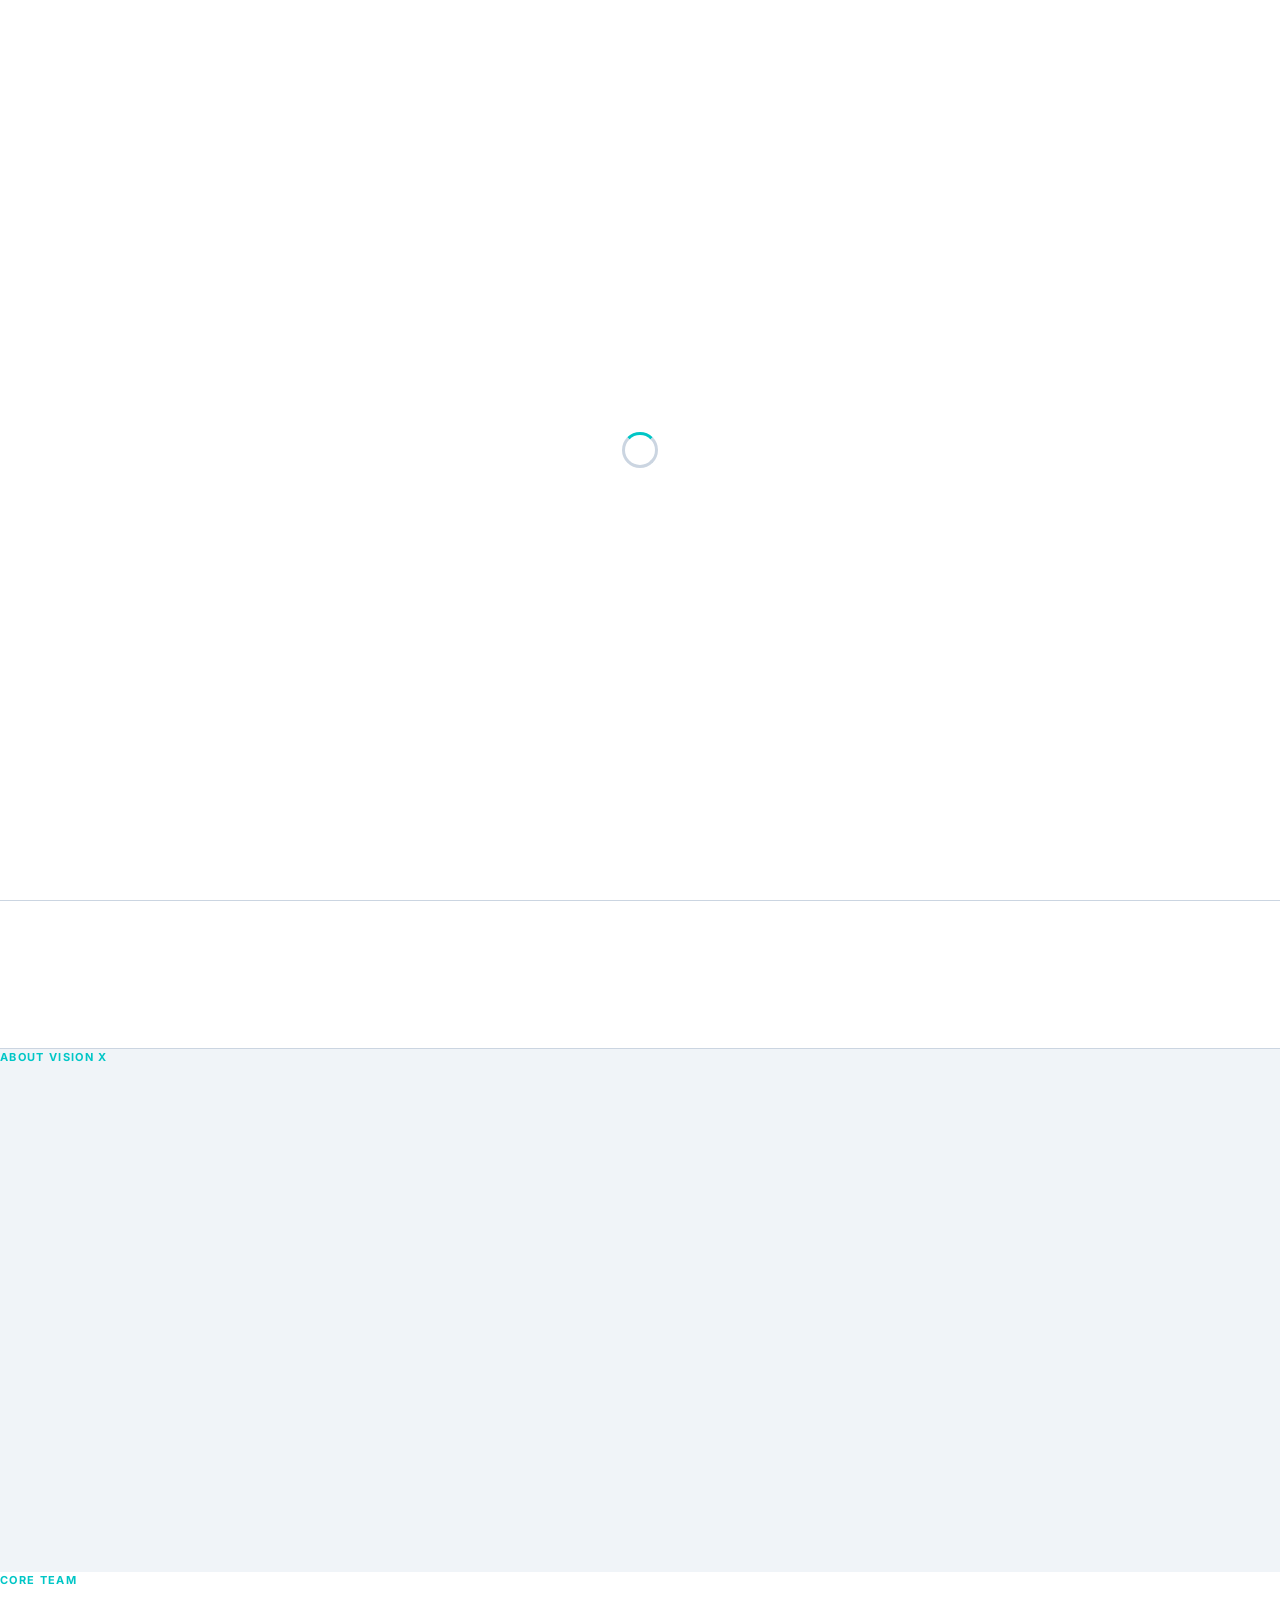
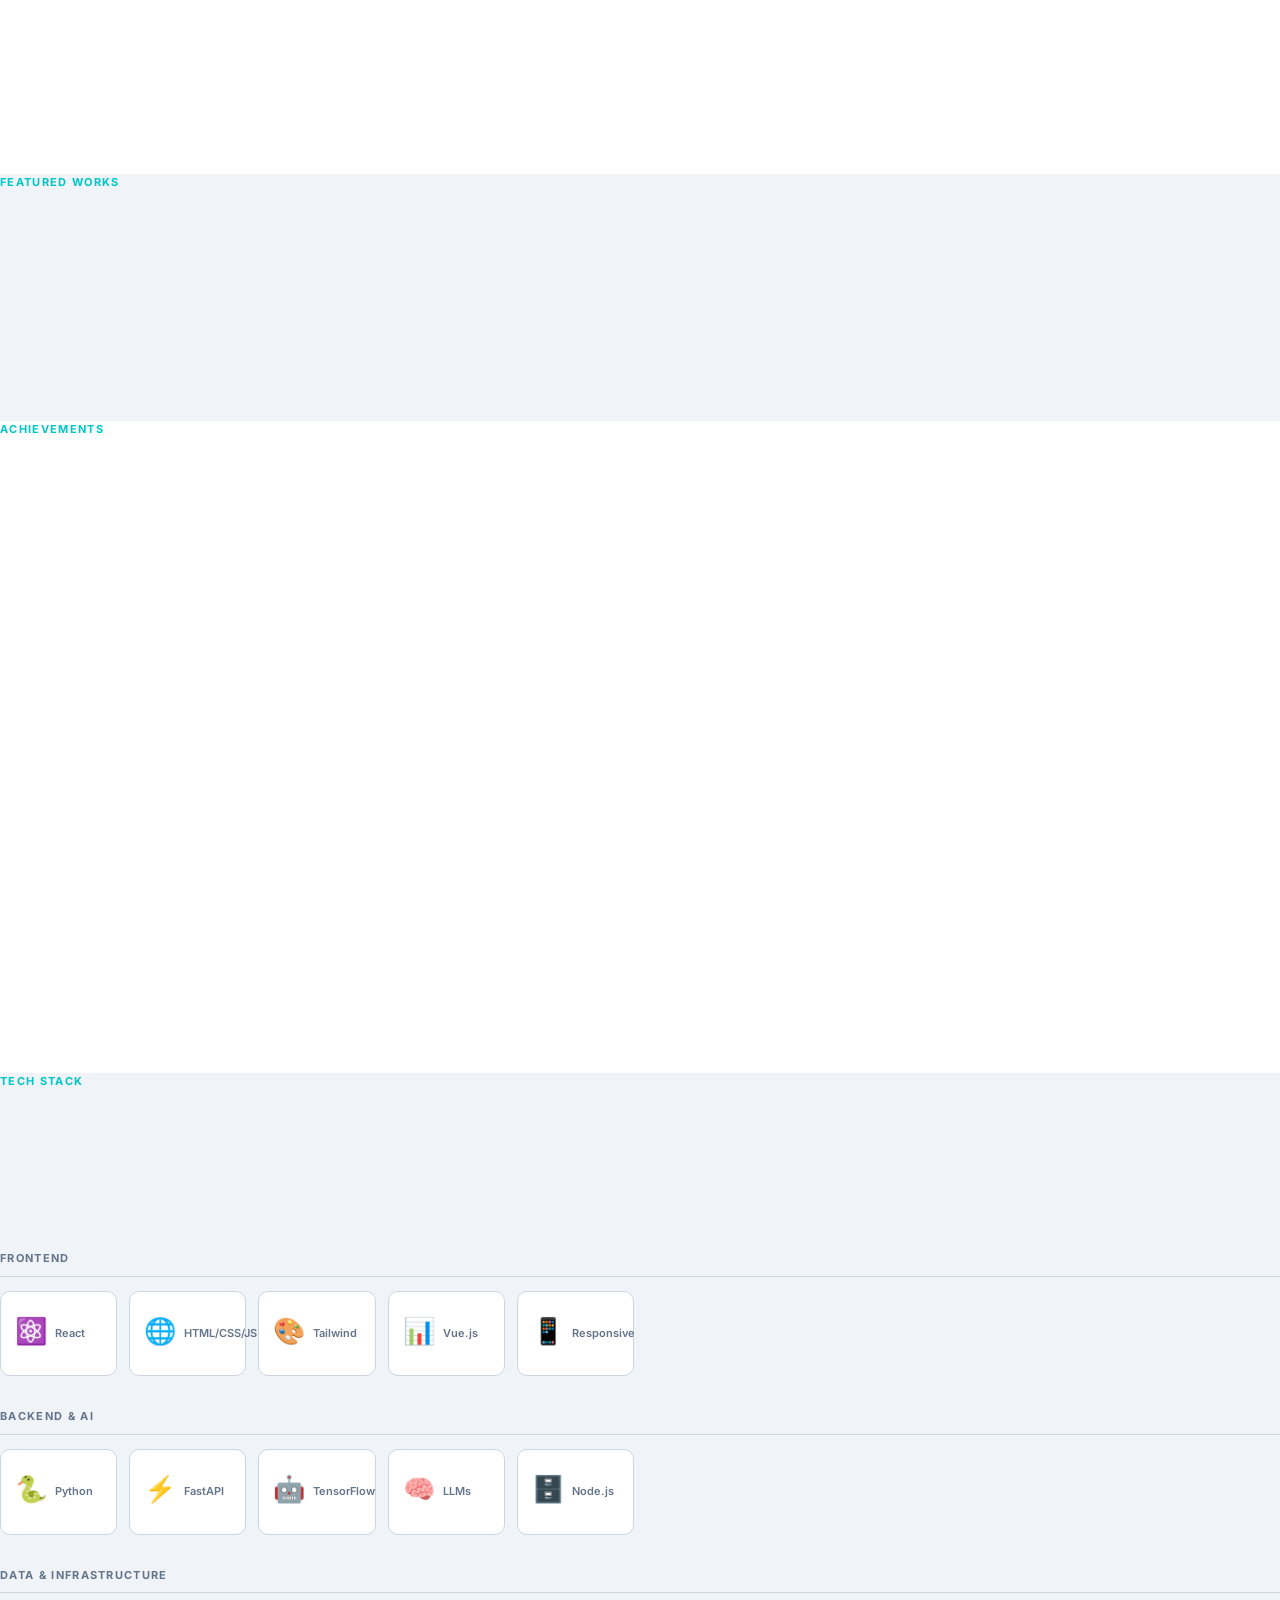
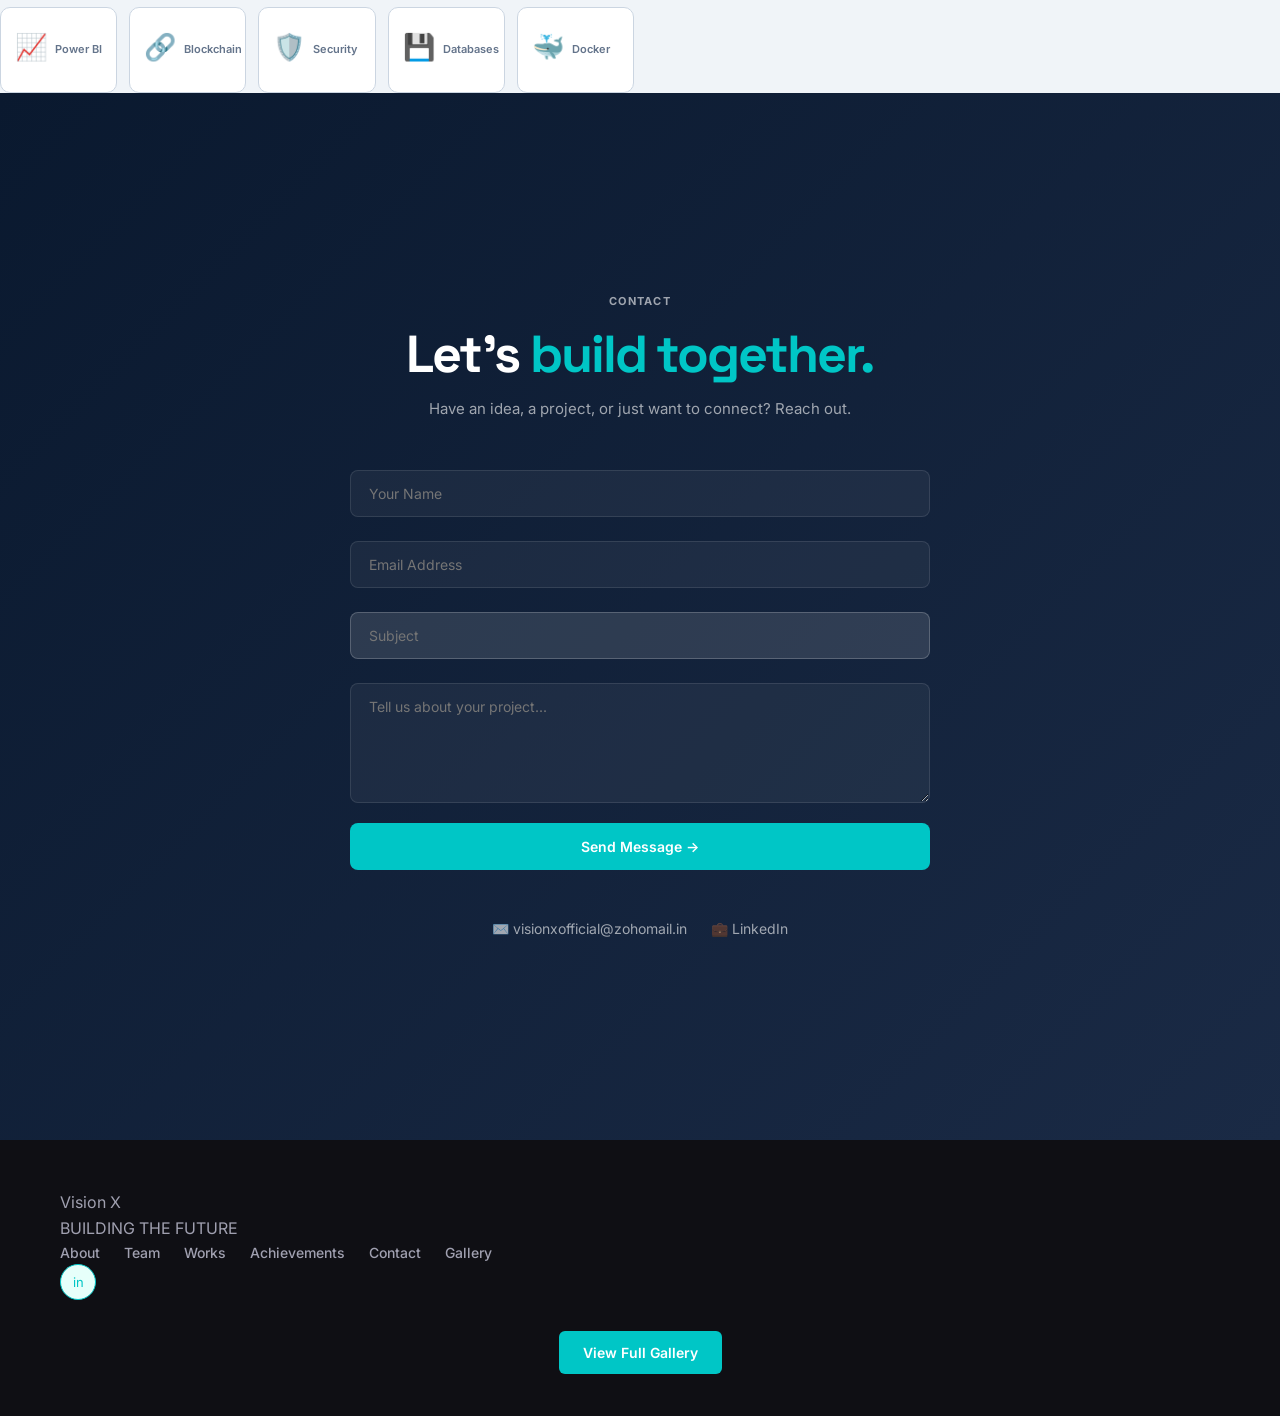
==== commit ca2d8d2b: "fix: resolve critical loading issues" ====
--- a/visionxv2/index.html
+++ b/visionxv2/index.html
@@ -41,7 +41,10 @@
 
     <nav>
       <div class="nav-logo">
-        <img class="nav-logo-img" src="logo.jpg" alt="Vision X" />
+        <picture>
+          <source srcset="logo.webp" type="image/webp" />
+          <img class="nav-logo-img" src="logo.jpg" alt="Vision X" />
+        </picture>
         Vision X
       </div>
       <div class="nav-links">
@@ -66,7 +69,6 @@
         <span></span><span></span><span></span>
       </div>
     </nav>
-
 
     <!-- HERO -->
     <section id="hero">
@@ -177,7 +179,7 @@
     </div>
 
     <!-- ABOUT -->
-    <div class="about-wrap full-bg">
+    <div class="about-wrap">
       <div class="inner">
         <section id="about" style="padding: 0; max-width: 100%">
           <div class="section-tag">About Vision X</div>
@@ -265,7 +267,7 @@
     </div>
 
     <!-- TEAM -->
-    <div class="team-wrap full-bg">
+    <div class="team-wrap">
       <div class="inner">
         <section id="team" style="padding: 0; max-width: 100%">
           <div class="section-tag">Core Team</div>
@@ -280,7 +282,7 @@
     </div>
 
     <!-- PROJECTS -->
-    <div class="projects-wrap full-bg">
+    <div class="projects-wrap">
       <div class="inner">
         <section id="projects" style="padding: 0; max-width: 100%">
           <div class="section-tag">Featured Works</div>
@@ -298,7 +300,6 @@
             <button class="fbtn" onclick="filterP('ai', this)">AI</button>
             <button class="fbtn" onclick="filterP('web', this)">Web</button>
             <button class="fbtn" onclick="filterP('data', this)">Data</button>
-  
           </div>
           <div class="proj-grid" id="pg"></div>
         </section>
@@ -306,7 +307,7 @@
     </div>
 
     <!-- ACHIEVEMENTS -->
-    <div class="hack-wrap full-bg">
+    <div class="hack-wrap">
       <div class="inner">
         <section id="achievements" style="padding: 0; max-width: 100%">
           <div class="section-tag">Achievements</div>
@@ -377,7 +378,7 @@
     </div>
 
     <!-- TECH -->
-    <div class="tech-wrap full-bg">
+    <div class="tech-wrap">
       <div class="inner">
         <section id="tech" style="padding: 0; max-width: 100%">
           <div class="section-tag">Tech Stack</div>
@@ -465,7 +466,7 @@
     </div>
 
     <!-- CONTACT -->
-    <div class="contact-wrap full-bg" id="contact">
+    <div class="contact-wrap" id="contact">
       <div class="contact-inner">
         <div class="section-tag" style="color: rgba(255, 255, 255, 0.6)">
           Contact
@@ -523,7 +524,6 @@
       </div>
     </div>
 
-
     <!-- MODAL -->
     <div
       class="modal-overlay"
@@ -593,13 +593,12 @@
           >in</a
         >
       </div>
-    <!-- GALLERY -->
- 
-    <div style="text-align: center; margin-top: 40px;">
-    <a href="gallery.html" class="btn-primary">View Full Gallery</a>
-</div>
+      <!-- GALLERY -->
+
+      <div style="text-align: center; margin-top: 40px">
+        <a href="gallery.html" class="btn-primary">View Full Gallery</a>
+      </div>
     </footer>
-
     <script src="script.js"></script>
   </body>
 </html>
